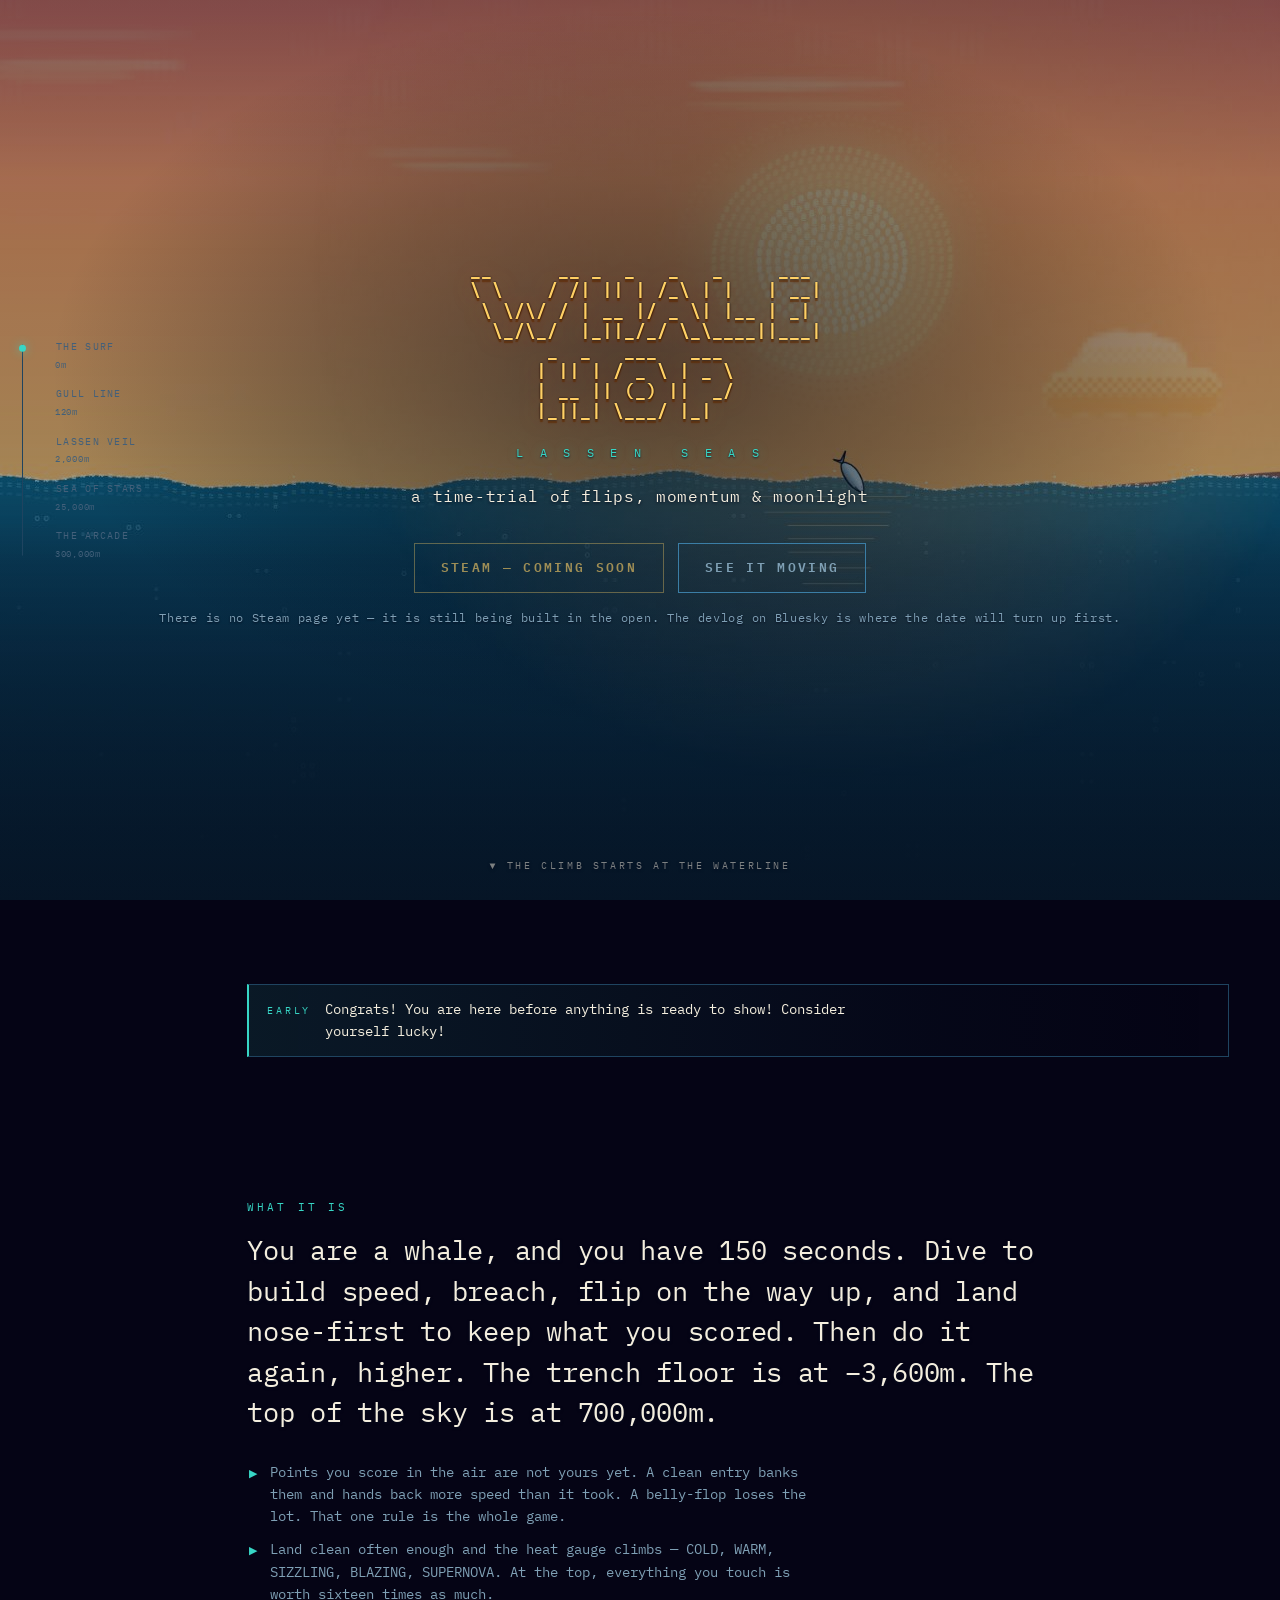
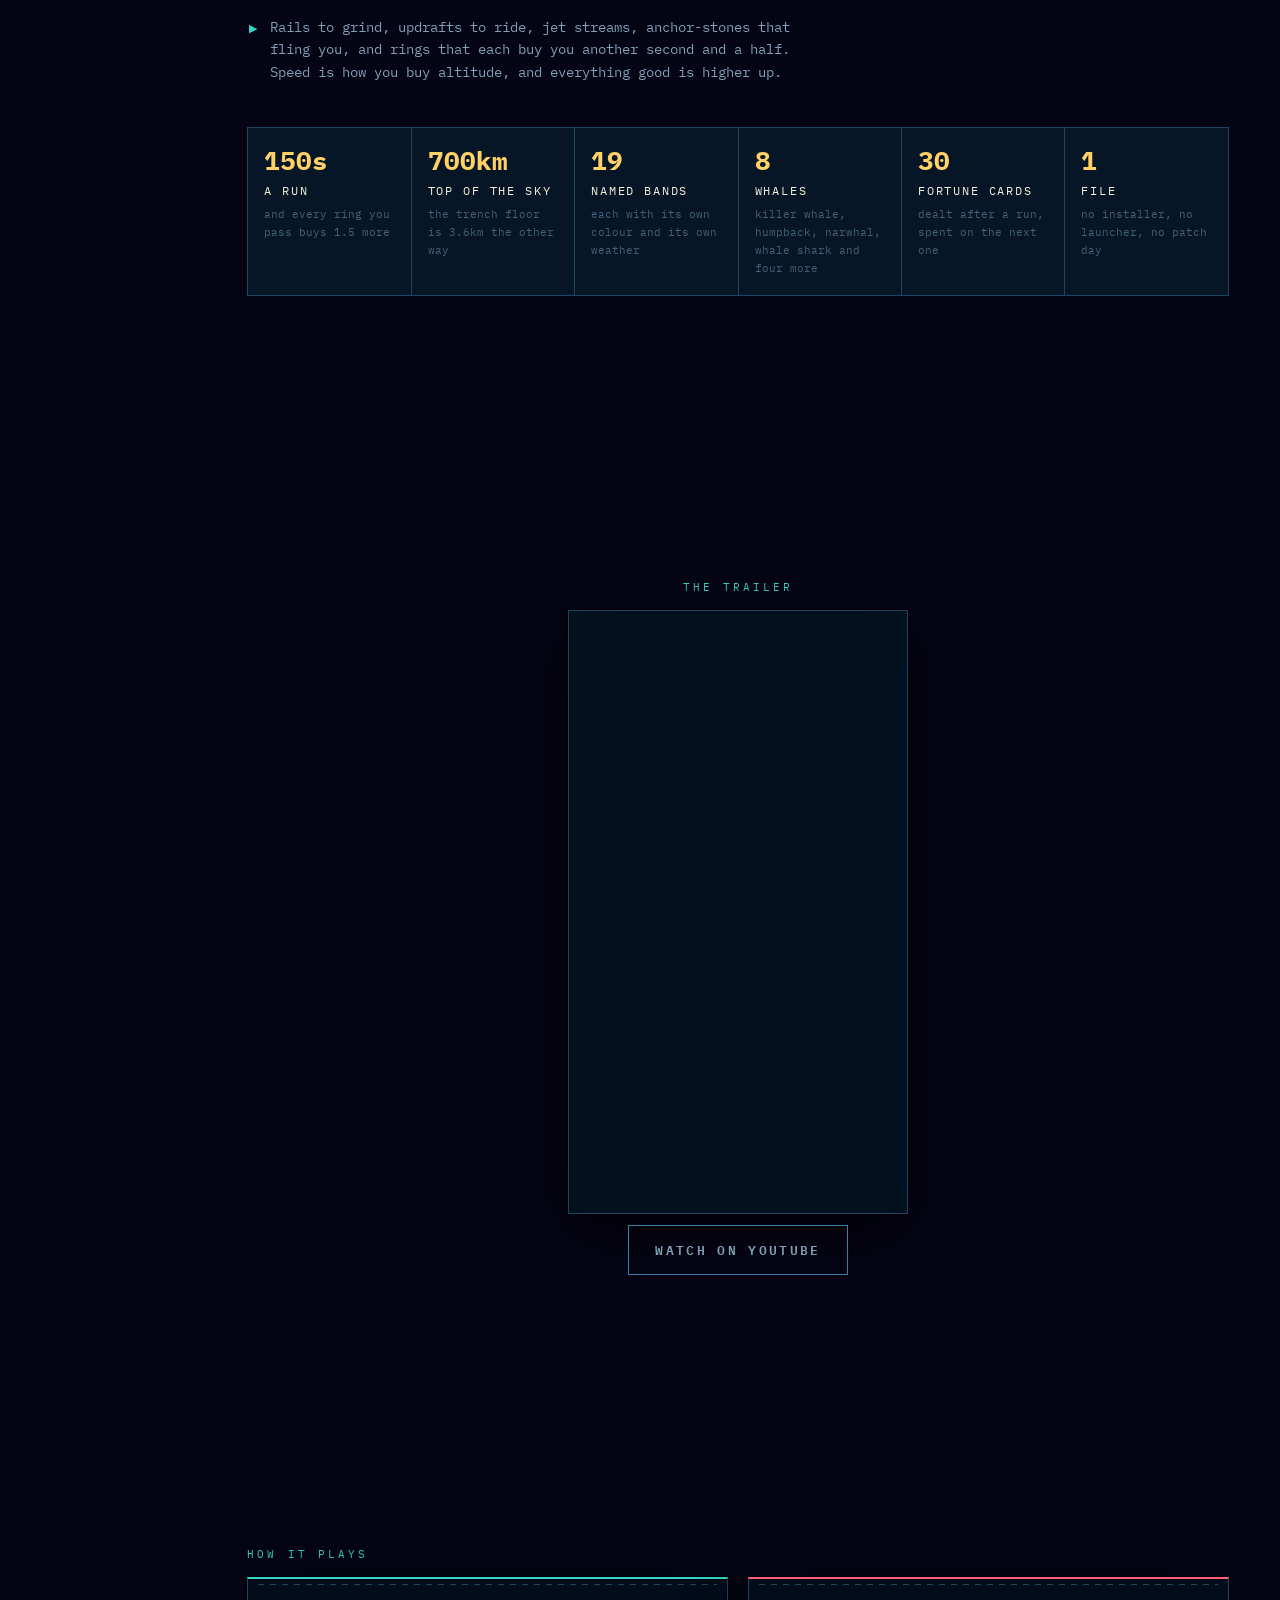
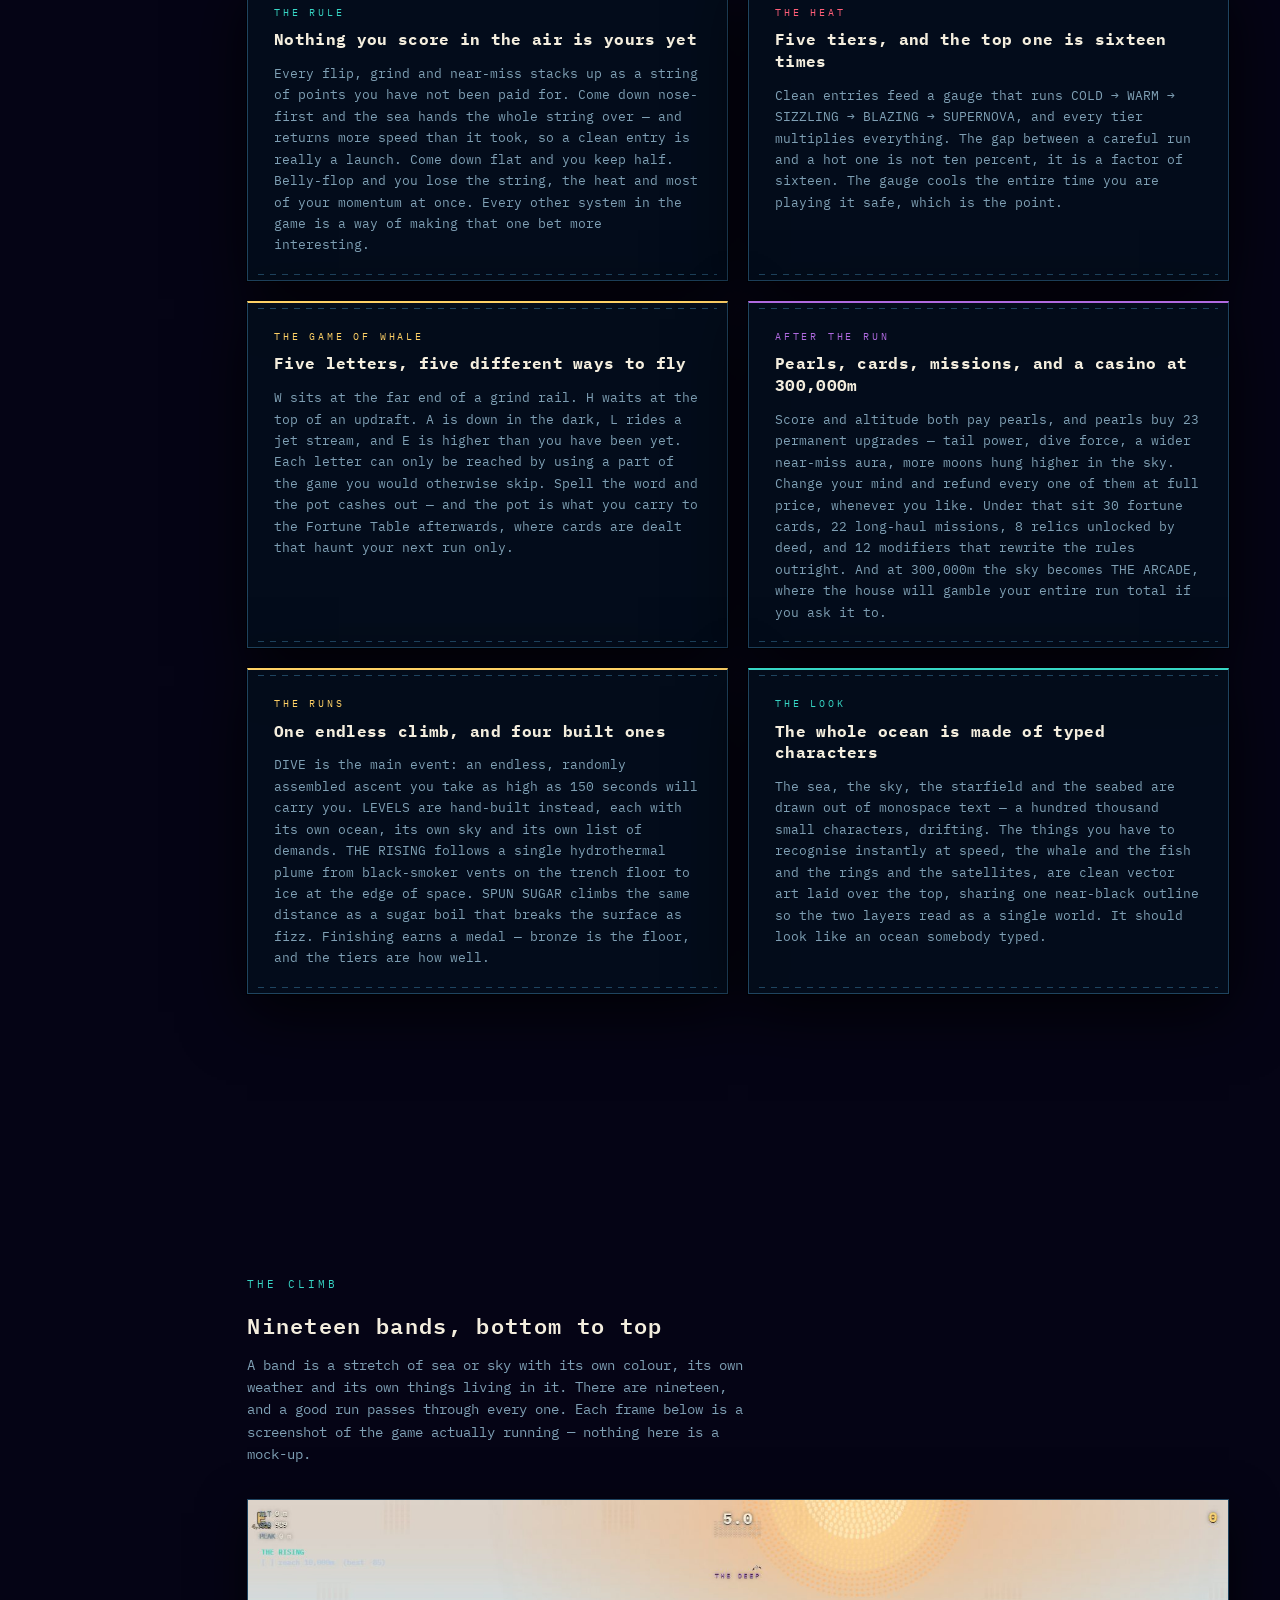
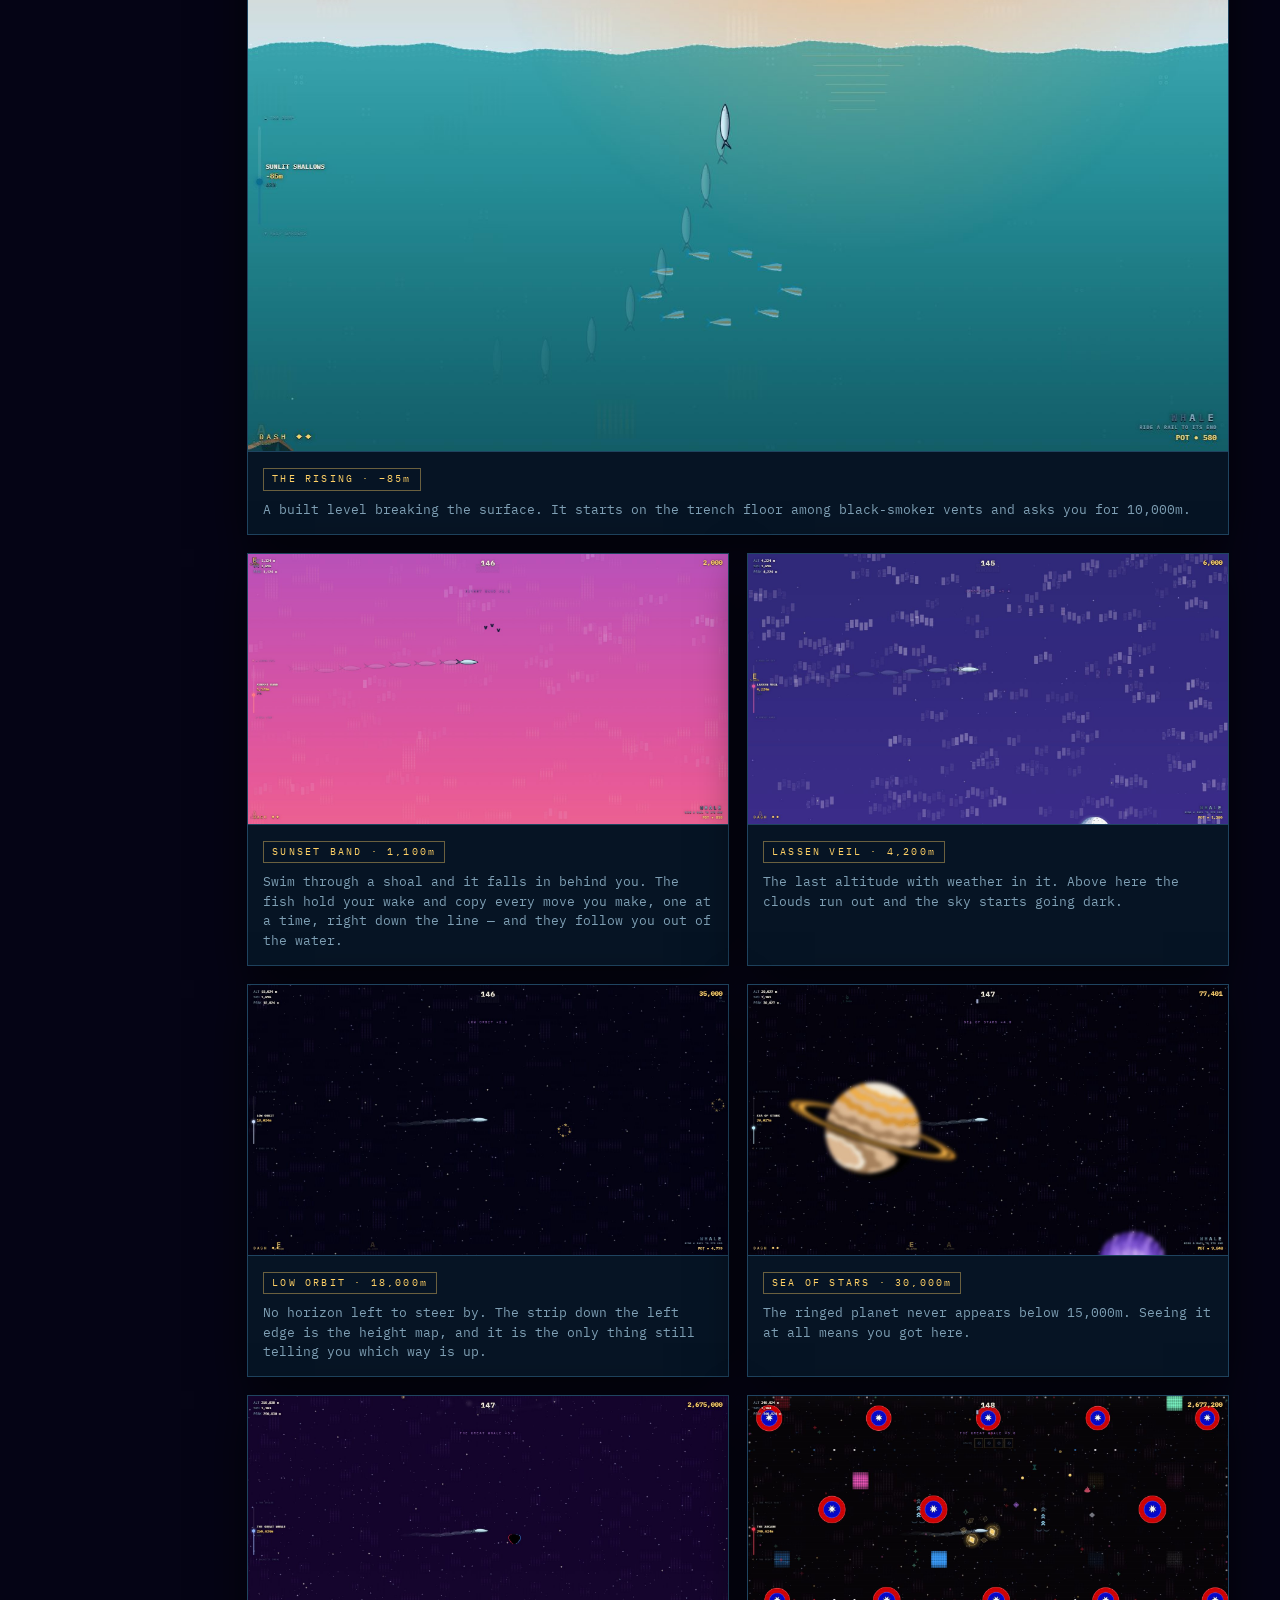
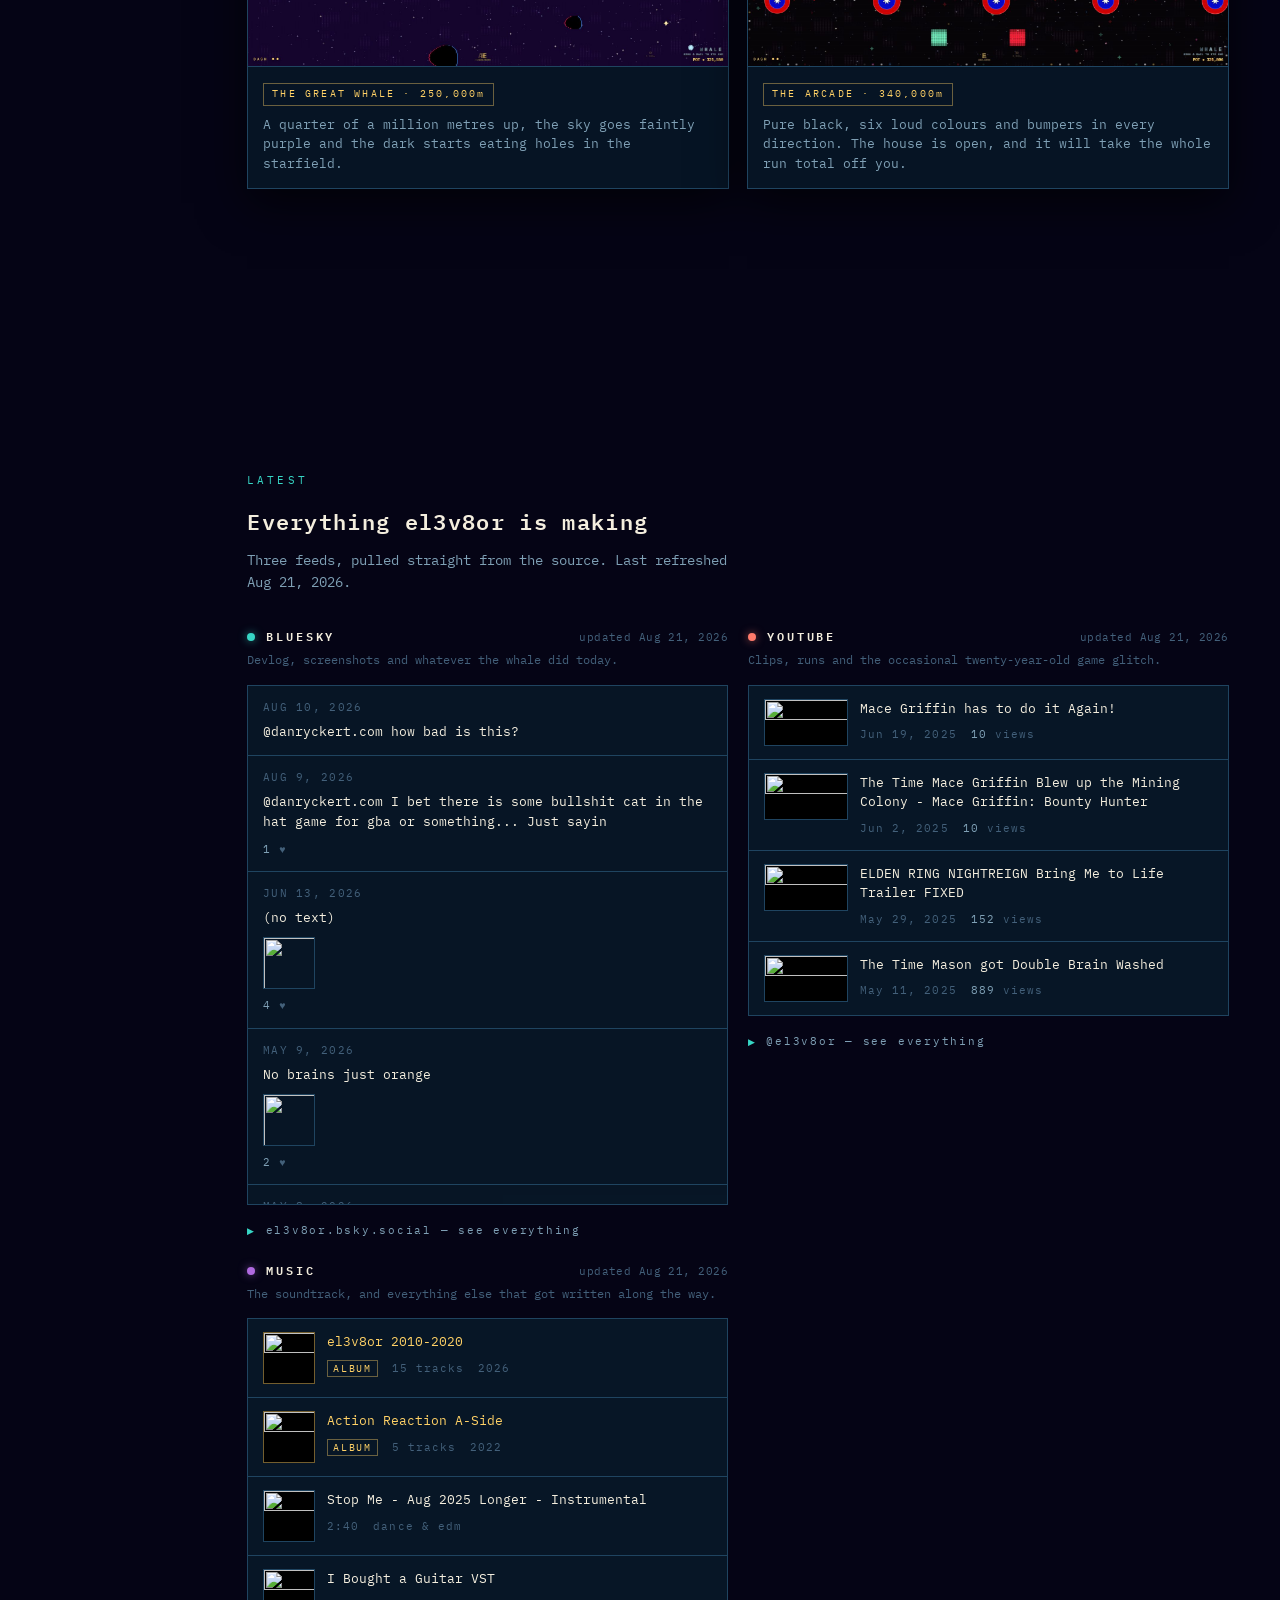
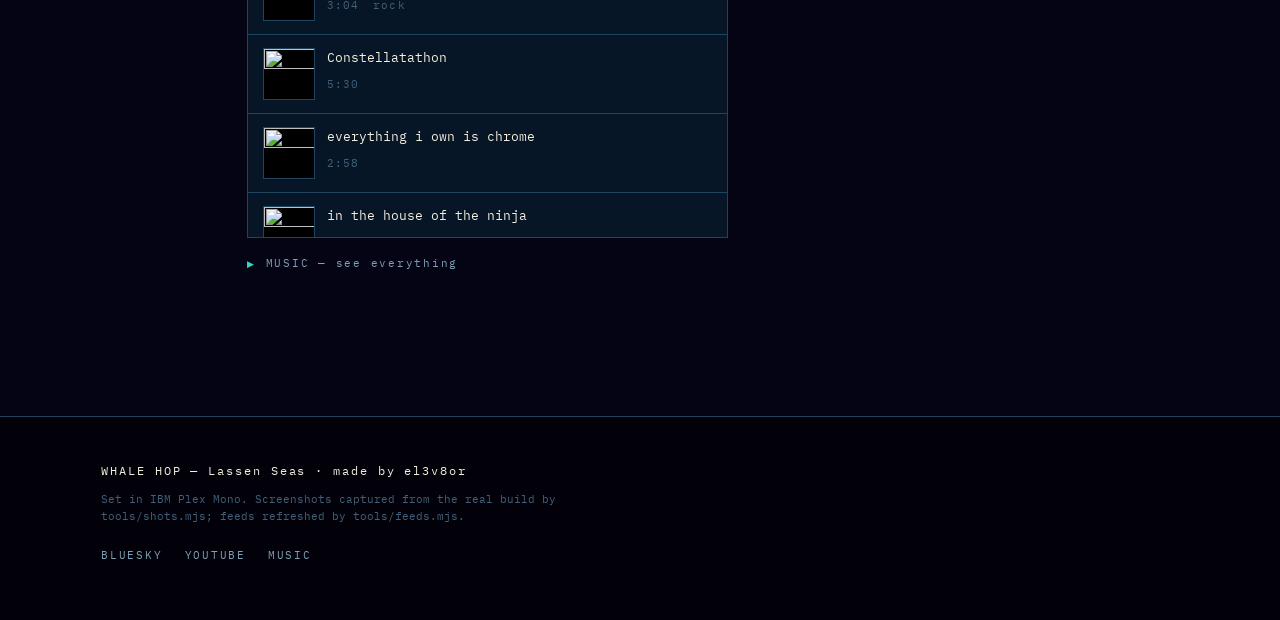
==== index.html @ ec990359 "The trailer section is the video, centred, and a link under it Brenden cut the heading and the stand" ====
<!DOCTYPE html>
<html lang="en">
<head>
<meta charset="UTF-8">
<meta name="viewport" content="width=device-width, initial-scale=1.0">
<title>WHALE HOP — Lassen Seas</title>
<meta name="description" content="You are a whale with 150 seconds. Dive for speed, breach, flip, and land nose-first to keep the points. Climb from the trench floor to the top of the sky.">
<meta name="theme-color" content="#050415">

<!-- og:image MUST be absolute: link scrapers do not resolve a relative URL and do not run
     JS, so these cannot be filled in from content.json at runtime like everything else on the
     page. They are the one place a URL is duplicated — keep them in step with `site.url`. -->
<meta property="og:type" content="website">
<meta property="og:site_name" content="WHALE HOP">
<meta property="og:url" content="https://whalehop.net/">
<meta property="og:title" content="WHALE HOP — Lassen Seas">
<meta property="og:description" content="You are a whale with 150 seconds. Dive for speed, breach, flip, and land nose-first to keep the points. Climb from the trench floor to the top of the sky.">
<meta property="og:image" content="https://whalehop.net/img/title.jpg">
<meta property="og:image:width" content="1600">
<meta property="og:image:height" content="900">
<meta name="twitter:card" content="summary_large_image">

<link rel="icon" href="data:image/svg+xml,%3Csvg xmlns='http://www.w3.org/2000/svg' viewBox='0 0 32 32'%3E%3Crect width='32' height='32' fill='%23050415'/%3E%3Ctext x='16' y='23' font-size='20' text-anchor='middle' fill='%23ffd166' font-family='monospace'%3E%E2%89%88%3C/text%3E%3C/svg%3E">

<link rel="preconnect" href="https://fonts.googleapis.com">
<link rel="preconnect" href="https://fonts.gstatic.com" crossorigin>
<link href="https://fonts.googleapis.com/css2?family=IBM+Plex+Mono:ital,wght@0,400;0,600;0,700;1,400&display=swap" rel="stylesheet">
<link rel="stylesheet" href="assets/site.css">
</head>
<body>

<a class="skip" href="#what" id="skip-link">Skip to content</a>

<!-- ============================================================ THE RAIL
     The game's HUD runs a height map down the left edge. This is the same idea:
     the page is ordered as a climb, so the rail is both a progress readout and
     the table of contents. Populated by site.js from the real BANDS list. -->
<nav id="rail" aria-label="Sections">
  <div class="rail-line" aria-hidden="true"><span class="rail-dot"></span></div>
  <ol class="rail-list"></ol>
</nav>

<!-- ============================================================ HERO -->
<header class="hero" id="top">
  <div class="hero-shot" aria-hidden="true"></div>
  <div class="hero-scrim" aria-hidden="true"></div>

  <div class="hero-inner">
    <!-- Centre the BLOCK, never the lines: this pre is text-align:left inside a
         centred inline-block, because centring a pre centres each line
         independently and any line a character shorter slides sideways. -->
    <pre id="logo" role="img" aria-label="Whale Hop"> __      __ _  _   _   _     ___
 \ \    / /| || | /_\ | |   | __|
  \ \/\/ / | __ |/ _ \| |__ | _|
   \_/\_/  |_||_/_/ \_\____||___|
        _  _   ___   ___
       | || | / _ \ | _ \
       | __ || (_) ||  _/
       |_||_| \___/ |_|</pre>

    <p id="hero-sub">L A S S E N &nbsp; S E A S</p>
    <p id="hero-tag" class="hero-tag"></p>

    <div class="cta" id="cta"></div>
    <p class="cta-note" id="cta-note"></p>
  </div>

  <div class="hero-foot" aria-hidden="true">
    <span class="blink">▼</span> <span id="hero-foot-text">THE CLIMB STARTS AT THE WATERLINE</span>
  </div>
</header>

<main>

<!-- ============================================================ NOTICE
     A banner above the summary, filled by site.js from content.notice. The
     element is empty in the markup and stays empty when the notice is off, so
     "off" costs no box and no gap. -->
<div id="notice" class="notice-slot"></div>

<!-- ============================================================ WHAT IT IS -->
<section id="what" class="sec" data-band="THE SURF" data-alt="0">
  <div class="wrap">
    <p class="eyebrow" id="what-eyebrow">WHAT IT IS</p>
    <h2 class="lede" id="blurb"></h2>
    <ul class="pitch" id="pitch"></ul>
    <div class="facts" id="facts"></div>
  </div>
</section>

<!-- ============================================================ TRAILER
     Between the summary and the features, and it earns a rail stop of its own:
     buildRail reads every main .sec with a data-band, so the climb runs
     0m → 120m → 2,000m → 25,000m → 300,000m. site.js fills the whole thing from
     content.trailer and REMOVES this section outright when it is switched off,
     so an empty key never leaves a headed section with a hole in it. -->
<section id="trailer" class="sec" data-band="GULL LINE" data-alt="120">
  <div class="wrap">
    <p class="eyebrow" id="trailer-eyebrow">THE TRAILER</p>
    <div class="trailer-col">
      <div class="trailer-frame" id="trailer-frame"></div>
      <p id="trailer-link"></p>
    </div>
  </div>
</section>

<!-- ============================================================ FEATURES -->
<section id="features" class="sec" data-band="LASSEN VEIL" data-alt="2000">
  <div class="wrap">
    <p class="eyebrow" id="features-eyebrow">HOW IT WAS BUILT</p>
    <div class="feat-grid" id="features-grid"></div>
  </div>
</section>

<!-- ============================================================ GALLERY -->
<section id="gallery" class="sec" data-band="SEA OF STARS" data-alt="25000">
  <div class="wrap">
    <p class="eyebrow" id="gallery-eyebrow">THE CLIMB</p>
    <h3 class="sec-h" id="gallery-heading">Nineteen bands, bottom to top</h3>
    <p class="sec-sub" id="gallery-sub">Every frame below is a screenshot of the running game.</p>
    <div class="shots" id="shots"></div>
  </div>
</section>

<!-- ============================================================ FEEDS -->
<section id="feeds" class="sec" data-band="THE ARCADE" data-alt="300000">
  <div class="wrap">
    <p class="eyebrow" id="feeds-eyebrow">LATEST</p>
    <h3 class="sec-h" id="feeds-heading">Everything el3v8or is making</h3>
    <p class="sec-sub" id="feeds-sub"></p>
    <div class="feeds" id="feeds-grid"></div>
  </div>
</section>

</main>

<footer class="foot">
  <div class="wrap foot-in">
    <p class="foot-line" id="foot-line"></p>
    <p class="foot-col" id="foot-col"></p>
    <p class="foot-links" id="foot-links"></p>
  </div>
</footer>

<script src="assets/site.js"></script>
</body>
</html>
---- assets/site.css ----
/* WHALE HOP — promo site.
   ---------------------------------------------------------------------------
   Every value here that has a counterpart in the game was copied from the game
   rather than eyeballed. The palette block is `:root` out of whale-hop.html; the
   sky stops are the altitude gradient out of NOTES-visual-identity.md; the panel
   chrome, the dashed rules, the `·`/`▶` marker and the focus treatment are the
   interface rules that file calls load-bearing.

   THE PAGE IS ORDERED AS A CLIMB. Scrolling down goes UP through the game's sky:
   sunrise gold at the waterline, the pink band, violet, deep indigo, near-black,
   and the Arcade's pure black at the footer. The left rail is the game's HUD
   height map doing the same job it does in the game.

   TWO RULES BORROWED VERBATIM, both of which cost the game real bugs:
     * Focus repaints, never reflows. Lift, glow, ring and outline are safe
       (transform / box-shadow / outline do not participate in layout). Anything
       touching width, border-width, content or flex-item count is not — which is
       why the nav marker lives in a fixed-width slot and is always present,
       merely transparent, rather than being inserted on focus.
     * Gold means value. Teal means attention. They never swap jobs.
   --------------------------------------------------------------------------- */

:root{
  /* ---- interface palette: verbatim from whale-hop.html ---- */
  --ink:#f4eede; --dim:#7fa0b5; --faint:#43607a;
  --panel:rgba(4,15,28,.86); --panel2:rgba(7,22,40,.92);
  --line:#1f4460; --line-hi:#3b7ea6;
  --gold:#ffd166; --sun:#ffb14d; --rose:#ff5e78; --violet:#b06ae0;
  --teal:#37d6c5; --sea:#0b2b45; --deep:#03101d;
  --bad:#ff7b6b; --good:#7be09a;

  /* ---- the dark outline: rgba(7,13,32,0.9), never pure black, never opaque ---- */
  --outline:rgba(7,13,32,.9);

  --maxw:1180px;
  --gut:clamp(20px,4vw,64px);
  --railpad:0px;                  /* set to the rail's width once the rail is shown */
}

*{margin:0;padding:0;box-sizing:border-box}

html{scroll-behavior:smooth;scroll-padding-top:80px}
@media (prefers-reduced-motion:reduce){ html{scroll-behavior:auto} }

body{
  font-family:"IBM Plex Mono",ui-monospace,Menlo,Consolas,monospace;
  color:var(--ink); background:#050415;
  font-size:15px; line-height:1.65;
  -webkit-font-smoothing:antialiased;
  overflow-x:hidden;
}

/* THE SKY GRADIENT, as a journey rather than a backdrop. These are the game's own
   altitude stops, remapped from 0–300,000m onto the length of the document: gold at
   the waterline where the hero sits, then the pink band, violet, indigo, near-black,
   and the Arcade's pure black under the footer. `background-attachment:fixed` is
   deliberately NOT used — the gradient must travel with the page, because travelling
   through it is the entire idea. */
body::before{
  content:""; position:absolute; inset:0; z-index:-2;
  background:linear-gradient(180deg,
    #0a2440   0%,     /* the twilight the hero plate fades into */
    #3d1a63  17%,     /* 2,600m   violet, on the way out of the pink band */
    #1d2260  37%,     /* 7,000m   deep indigo */
    #0a0a2b  56%,     /* 16,000m  near-black — but not black yet */
    #050415  70%,     /* 40,000m  space */
    #240a48  87%,     /* 200,000m the Great Whale's faint purple */
    #000000 100%      /* 300,000m pure black from the Arcade upward */
  );
}

/* A faint glyph texture over the whole page — the game's world is made of characters,
   and a flat CSS gradient underneath vector-crisp text reads as a different game.
   Cheap: two repeating gradients, no image, no paint cost worth measuring. */
body::after{
  content:""; position:fixed; inset:0; z-index:-1; pointer-events:none;
  background:
    repeating-linear-gradient(90deg, rgba(244,238,222,.030) 0 1px, transparent 1px 9px),
    repeating-linear-gradient(180deg, rgba(244,238,222,.024) 0 1px, transparent 1px 16px);
  /* soft-light rather than overlay: `overlay` against a saturated sunset pulls the whole
     hero toward brown, which is exactly the flat sky NOTES-visual-identity.md says the
     gradient must never be until the Arcade. */
  mix-blend-mode:soft-light; opacity:.5;
}

main,.foot{padding-left:var(--railpad)}
img{max-width:100%;display:block}
a{color:var(--teal);text-decoration:none}
a:hover{color:var(--ink)}
code{font:inherit;color:var(--gold);font-size:.92em}

.wrap{max-width:var(--maxw);margin:0 auto;padding:0 var(--gut);}

.skip{position:absolute;left:-9999px;top:0;z-index:100;background:var(--panel2);
  border:1px solid var(--teal);padding:10px 16px;color:var(--ink)}
.skip:focus{left:12px;top:12px}

/* ============================================================ THE RAIL
   The game's height map, down the left edge. Fixed, so it tracks the climb.
   Below 1100px there is no room beside the content and it is removed entirely
   rather than folded somewhere it does not belong. */
#rail{
  position:fixed; left:22px; top:50%; transform:translateY(-50%);
  z-index:40; width:164px; pointer-events:auto;
  font-size:10px; letter-spacing:.13em;
}
.rail-line{position:absolute;left:0;top:6px;bottom:6px;width:1px;background:var(--line)}
.rail-dot{position:absolute;left:-3px;width:7px;height:7px;border-radius:50%;
  background:var(--teal);box-shadow:0 0 10px rgba(55,214,197,.7);
  top:0;transition:top .25s ease}
.rail-list{list-style:none;padding-left:16px;display:flex;flex-direction:column;gap:14px}
.rail-list a{
  color:var(--faint);display:block;transition:color .1s;
  white-space:nowrap;overflow:hidden;text-overflow:ellipsis;
}
/* The marker sits in a RESERVED SLOT — fixed width, fixed line-height, always
   present and merely transparent until active. Swapping "·" for "▶" free-form
   shifts the label, because "▶" is not in IBM Plex Mono and falls back to a font
   with different metrics: 11.11px against 15.03px in the game's own measurement. */
.rail-list a::before{
  content:"▶"; color:transparent; margin-right:8px;
  display:inline-block; width:1em; line-height:1; text-align:center;
}
.rail-list a:hover{color:var(--dim)}
.rail-list a.on{color:var(--ink)}
.rail-list a.on::before{color:var(--teal)}
.rail-alt{display:block;color:var(--faint);font-size:9px;letter-spacing:.08em;
  margin-left:calc(1em + 8px);margin-top:2px}
.rail-list a.on .rail-alt{color:var(--gold)}
@media (min-width:1101px){ :root{--railpad:196px} }
@media (max-width:1100px){ #rail{display:none} }

/* ============================================================ HERO */
.hero{
  position:relative; min-height:100svh; display:flex; flex-direction:column;
  align-items:center; justify-content:center; text-align:center;
  padding:96px var(--gut) 108px; overflow:hidden; isolation:isolate;
}
/* The hero backdrop is a real frame of the running game. It is scrimmed hard
   because the dark outline only works against a background lighter than it is —
   and the logo below must stay legible over a sunset. */
.hero-shot{
  position:absolute; inset:0; z-index:-2;
  /* `hero.jpg` is the title screen's WORLD render with the interface layer hidden —
     the game's own wordmark sitting under this page's wordmark produced two
     overlapping logos, legible in neither. Captured by `site-shots.mjs hero`. */
  background:url("../img/hero.jpg") center 40%/cover no-repeat;
}
/* Two jobs, and they are separated because they want different shapes.
   1. A soft pool of dark behind the CENTRE only, so gold type has something darker
      than itself to sit on — the dark outline buys nothing against a lighter
      background, and a gold logo on a gold sky is that case exactly.
   2. A hard fade at the BOTTOM into the twilight the page gradient starts from, so
      the hero hands off to the climb without a seam. */
.hero-scrim{
  position:absolute; inset:0; z-index:-1;
  background:
    /* the pool, behind the wordmark */
    radial-gradient(46% 40% at 50% 41%,
      rgba(3,10,22,.52) 0%, rgba(3,10,22,.26) 55%, rgba(3,10,22,0) 100%),
    /* a flat dusk over the whole plate. The sky here sits around #e8a86a, which is
       a hair off --gold #ffd166 — gold type on it reads as an outline, not a
       wordmark. Dropping the whole plate ~35% keeps the sunset and buys the
       contrast back, rather than lighting the logo (which is how the game briefly
       grew a white-outlined orca nobody asked for). */
    linear-gradient(rgba(4,12,24,.36), rgba(4,12,24,.36)),
    linear-gradient(180deg,
      rgba(5,4,21,.22) 0%, rgba(5,4,21,0) 20%,
      rgba(7,26,46,0) 58%, rgba(7,26,46,.72) 88%, #071a2e 100%);
}

#logo{
  font-family:inherit; font-weight:700;
  font-size:clamp(6px,3.1vw,18px); line-height:1.12; white-space:pre;
  color:var(--gold);
  /* Centre the BLOCK, never the lines. */
  display:inline-block; text-align:left;
  text-shadow:0 0 22px rgba(255,140,60,.45), 0 0 2px #000;
  filter:drop-shadow(0 3px 0 rgba(90,40,0,.6));
}
#hero-sub{
  margin-top:18px; color:var(--teal); letter-spacing:.4em; font-size:12px;
  text-shadow:0 0 12px rgba(55,214,197,.35), 0 1px 2px var(--outline);
}
.hero-tag{
  margin-top:20px; color:var(--ink); font-size:clamp(13px,1.6vw,16px);
  letter-spacing:.04em; text-shadow:0 1px 3px var(--outline);
}

.cta{margin-top:34px;display:flex;gap:14px;justify-content:center;flex-wrap:wrap}
/* Affordable = gold border, gold gradient from the top edge, gold button.
   Focused = teal ring, 22px glow, lifts 2px. Both verbatim from the game's cards. */
.btn{
  font:inherit; font-size:13px; letter-spacing:.18em; font-weight:600;
  padding:13px 26px; cursor:pointer; position:relative;
  background:linear-gradient(180deg, rgba(255,209,102,.18), rgba(255,209,102,.04));
  border:1px solid var(--gold); color:var(--gold);
  transition:transform .1s, box-shadow .1s, color .1s, background .1s;
}
.btn:hover,.btn:focus-visible{
  outline:none; color:#1a1206;
  background:var(--gold);
  box-shadow:0 0 0 2px var(--teal), 0 0 22px rgba(55,214,197,.45);
  transform:translateY(-2px);
}
.btn.ghost{
  background:none; border-color:var(--line-hi); color:var(--dim);
}
.btn.ghost:hover,.btn.ghost:focus-visible{
  background:rgba(55,214,197,.12); color:var(--ink); border-color:var(--teal);
}
/* "Coming soon" is a STATE, not a disabled button — it still tells you where to
   look instead. Dimmed to the game's disabled opacity of .35 on the border only,
   so the label stays readable. */
.btn.soon{ border-color:rgba(255,209,102,.35); color:rgba(255,209,102,.6);
  background:none; cursor:default }
.btn.soon:hover{ transform:none; box-shadow:none; background:none;
  color:rgba(255,209,102,.6) }
.cta-note{margin-top:16px;color:var(--dim);font-size:11.5px;letter-spacing:.06em;
  text-shadow:0 1px 2px var(--outline)}

.hero-foot{
  position:absolute; bottom:26px; left:0; right:0;
  color:rgba(244,238,222,.5); font-size:10px; letter-spacing:.26em;
  text-shadow:0 1px 3px var(--outline);
}
.blink{animation:blink 1.9s steps(2,start) infinite}
@keyframes blink{to{opacity:.15}}
@media (prefers-reduced-motion:reduce){ .blink{animation:none} }

/* ============================================================ NOTICE
   Sits between the hero and the summary. The slot is an empty div in the markup
   and gets no padding of its own, so a notice that is switched off leaves no gap
   — the summary's own top padding simply closes up behind it.

   Teal, because teal is this palette's attention colour and gold is its value
   colour, and the two never trade. Marked `role="note"` rather than `alert`: it
   is an aside a reader may care about, not something demanding response. */
.notice-slot:empty{display:none}
.notice{
  margin-top:clamp(40px,7vw,84px);
  display:flex; align-items:baseline; gap:14px; flex-wrap:wrap;
  background:linear-gradient(90deg,rgba(55,214,197,.10),rgba(55,214,197,.02) 70%,transparent);
  border:1px solid var(--line);
  border-left:2px solid var(--teal);
  padding:14px 18px;
}
.notice-tag{
  color:var(--teal); letter-spacing:.28em; font-size:10px;
  text-transform:uppercase; flex:0 0 auto;
}
.notice-txt{color:var(--ink);font-size:13.5px;line-height:1.6;max-width:70ch}

/* ============================================================ SECTIONS */
.sec{padding:clamp(72px,11vw,148px) 0;position:relative}


.eyebrow{
  color:var(--teal); letter-spacing:.28em; font-size:11px;
  text-transform:uppercase; margin-bottom:14px;
}
.lede{
  font-size:clamp(18px,2.5vw,27px); font-weight:400; line-height:1.5;
  letter-spacing:-.01em; max-width:24ch; max-width:52ch;
  text-shadow:0 1px 3px var(--outline);
}
.sec-h{font-size:clamp(17px,2vw,22px);letter-spacing:.06em;font-weight:600;margin-bottom:10px}
.sec-sub{color:var(--dim);font-size:13.5px;max-width:62ch;margin-bottom:34px}

.pitch{list-style:none;margin-top:28px;display:grid;gap:11px;max-width:64ch}
.pitch li{
  color:var(--dim); font-size:13.5px; display:flex; gap:12px; align-items:baseline;
}
.pitch li::before{
  content:"▶"; color:var(--teal); flex:0 0 1em;
  display:inline-block; width:1em; line-height:1; text-align:center; font-size:.8em;
}

/* ---- the fact strip: every tile the same size, like the game's cards ---- */
.facts{
  margin-top:44px; display:grid; gap:1px; background:var(--line);
  border:1px solid var(--line);
  grid-template-columns:repeat(auto-fit,minmax(155px,1fr));
}
.fact{background:var(--panel);padding:18px 16px}
.fact b{display:block;color:var(--gold);font-size:26px;font-weight:700;line-height:1.1}
.fact span{display:block;color:var(--ink);font-size:11.5px;letter-spacing:.16em;
  text-transform:uppercase;margin-top:7px}
.fact em{display:block;color:var(--faint);font-size:11px;font-style:normal;margin-top:4px}

/* ---- panel chrome: the game's border plus its two dashed rules ---- */
.panel{
  background:var(--panel); border:1px solid var(--line);
  box-shadow:0 0 0 1px #000a, 0 18px 60px #000c;
  padding:26px 26px 24px; position:relative;
}
.panel::before,.panel::after{
  content:""; position:absolute; left:10px; right:10px; height:1px;
  background:repeating-linear-gradient(90deg,var(--line-hi) 0 6px,transparent 6px 12px);
  opacity:.5;
}
.panel::before{top:5px} .panel::after{bottom:5px}

.feat-grid{display:grid;gap:20px;grid-template-columns:repeat(auto-fit,minmax(min(100%,400px),1fr))}
.feat h3{font-size:15.5px;letter-spacing:.02em;margin:6px 0 12px;line-height:1.4}
.feat p{color:var(--dim);font-size:13px}
.feat .eyebrow{font-size:10px;margin-bottom:8px}
/* The accent is the one thing that differs per panel: a 2px top edge in the colour
   the feature is about. Gold = value, teal = attention, and the other two are the
   game's own set-piece colours. */
.feat{border-top-width:2px}
.feat[data-accent="teal"]  {border-top-color:var(--teal)}
.feat[data-accent="gold"]  {border-top-color:var(--gold)}
.feat[data-accent="rose"]  {border-top-color:var(--rose)}
.feat[data-accent="violet"]{border-top-color:var(--violet)}
.feat[data-accent="teal"]   .eyebrow{color:var(--teal)}
.feat[data-accent="gold"]   .eyebrow{color:var(--gold)}
.feat[data-accent="rose"]   .eyebrow{color:var(--rose)}
.feat[data-accent="violet"] .eyebrow{color:var(--violet)}

/* ============================================================ TRAILER
   A 9:16 Short, centred, with its watch link under it. Full-bleed it would be
   taller than the viewport on any desktop, so the frame is capped at 340px and
   the column centres inside the wrap. No breakpoint: one centred column is
   already the narrow layout, so there is nothing for a media query to change.

   The eyebrow centres with it. Every other section on this page ranges its
   eyebrow left, but the rule being followed there is that the label sits over
   its content — and this section's content is no longer left-ranged.

   `aspect-ratio` holds the box before the lazy iframe arrives, so nothing below
   it jumps when the embed loads. */
.trailer-col{
  display:flex; flex-direction:column; align-items:center;
  gap:clamp(16px,2.5vw,24px);
}
#trailer .eyebrow{text-align:center}
.trailer-frame{
  aspect-ratio:9/16; width:100%; max-width:340px;
  border:1px solid var(--line); background:var(--deep);
  box-shadow:0 0 0 1px #000a, 0 18px 60px #000c;
  overflow:hidden; position:relative;
}
.trailer-frame iframe{position:absolute;inset:0;width:100%;height:100%;border:0;display:block}

/* ============================================================ SHOTS */
.shots{display:grid;gap:18px;grid-template-columns:repeat(auto-fit,minmax(340px,1fr))}
.shot{
  position:relative; border:1px solid var(--line); background:#000;
  overflow:hidden; box-shadow:0 14px 44px #000a;
  /* column + a growing caption so the panel fill reaches the bottom of the grid row:
     captions differ by a line or two and the short ones otherwise left a black gap. */
  display:flex; flex-direction:column;
}
.shot figcaption{flex:1}
/* The first frame is the establishing one and gets the full width where there is
   room for it — the same reason the game's title screen is not a card. */
.shots .shot:first-child{grid-column:1/-1}
.shot img{
  /* `height:auto` is load-bearing. The <img> carries width="1600" height="900" so the
     browser can reserve the box before the file arrives (no layout shift), but those
     attributes become a UA presentational hint of `height:900px` — and `aspect-ratio`
     is only consulted when one dimension is auto. Without this line every frame in the
     gallery rendered 900px tall and object-fit cropped it to a portrait sliver. */
  width:100%; height:auto; aspect-ratio:16/9; object-fit:cover;
  transition:transform .45s ease, filter .45s ease; filter:saturate(1.02);
}
.shot:hover img{transform:scale(1.02)}
@media (prefers-reduced-motion:reduce){ .shot img{transition:none} .shot:hover img{transform:none} }
.shot figcaption{
  padding:13px 15px 15px; background:var(--panel2);
  border-top:1px solid var(--line);
}
.shot .band{
  display:inline-block; color:var(--gold); font-size:10px; letter-spacing:.22em;
  border:1px solid rgba(255,209,102,.4); padding:2px 8px; margin-bottom:9px;
}
.shot .cap{color:var(--dim);font-size:12.5px;line-height:1.55}

/* ============================================================ FEEDS */
.feeds{display:grid;gap:20px;grid-template-columns:repeat(auto-fit,minmax(320px,1fr));
  align-items:start}
.feed{display:flex;flex-direction:column;min-width:0}
.feed-head{display:flex;align-items:center;gap:11px;margin-bottom:4px}
.feed-head .dot{width:8px;height:8px;flex:0 0 8px;border-radius:50%;background:var(--teal);
  box-shadow:0 0 9px rgba(55,214,197,.6)}
.feed[data-src="youtube"] .dot{background:var(--bad);box-shadow:0 0 9px rgba(255,123,107,.6)}
.feed[data-src="music"]   .dot{background:var(--violet);box-shadow:0 0 9px rgba(176,106,224,.6)}
.feed-head h3{font-size:12px;letter-spacing:.24em;font-weight:600}
.feed-head .at{color:var(--faint);font-size:11px;letter-spacing:.04em;margin-left:auto;
  white-space:nowrap;overflow:hidden;text-overflow:ellipsis}
.feed-blurb{color:var(--faint);font-size:11.5px;margin-bottom:16px;line-height:1.5}

/* Fixed height + internal scroll, because the game's windows never resize between
   tabs and three feed panels of wildly different length would otherwise stagger
   the whole row. */
.feed-list{
  display:flex; flex-direction:column; gap:1px; background:var(--line);
  border:1px solid var(--line); max-height:520px; overflow-y:auto;
  scrollbar-width:thin; scrollbar-color:var(--line-hi) transparent;
}
.feed-list::-webkit-scrollbar{width:8px}
.feed-list::-webkit-scrollbar-thumb{background:var(--line-hi)}
.feed-list::-webkit-scrollbar-track{background:transparent}

.item{
  display:block; background:var(--panel); padding:13px 15px; color:inherit;
  scroll-margin:12px; transition:background .1s, box-shadow .1s, transform .1s;
  position:relative;
}
.item:hover,.item:focus-visible{
  outline:none; background:var(--panel2); color:inherit;
  box-shadow:inset 0 0 0 1px var(--teal), 0 0 22px rgba(55,214,197,.22);
  transform:translateY(-2px); z-index:1;
}
.item .when{color:var(--faint);font-size:10.5px;letter-spacing:.12em;
  text-transform:uppercase;display:block;margin-bottom:6px}
.item .txt{font-size:13px;line-height:1.55;color:var(--ink);overflow-wrap:anywhere}
.item .meta{color:var(--faint);font-size:10.5px;letter-spacing:.1em;margin-top:8px;
  display:flex;gap:14px;flex-wrap:wrap}
.item .meta b{color:var(--dim);font-weight:400}

/* a post's own images, small — the panel is a teaser, not a viewer */
.item .thumbs{display:flex;gap:5px;margin-top:9px}
.item .thumbs img{width:52px;height:52px;object-fit:cover;border:1px solid var(--line)}

/* video and track rows are a cover plus a title, so they share a layout */
.item.row{display:flex;gap:12px;align-items:flex-start}
.item.row .cover{
  width:84px;height:auto;aspect-ratio:16/9;object-fit:cover;flex:0 0 84px;
  border:1px solid var(--line);background:#000;
}
.item.row.sq .cover{aspect-ratio:1/1;width:52px;flex-basis:52px}
.item.row .body{min-width:0;flex:1}
.item.row .txt{
  display:-webkit-box;-webkit-line-clamp:2;line-clamp:2;-webkit-box-orient:vertical;
  overflow:hidden;font-size:12.5px;
}

/* a release, pinned above the loose tracks — gold, because a release is the thing of
   value in that column and gold is what value looks like everywhere else here */
.item.album .txt{color:var(--gold)}
.item.album .cover{border-color:rgba(255,209,102,.45)}
.meta .tag{color:var(--gold);border:1px solid rgba(255,209,102,.4);padding:0 5px;
  letter-spacing:.18em;font-size:9.5px}

.feed-foot{margin-top:12px}
.feed-more{
  display:inline-flex;align-items:baseline;color:var(--dim);font-size:11px;
  letter-spacing:.16em;
}
.feed-more::before{
  content:"▶"; color:var(--teal); margin-right:9px;
  display:inline-block; width:1em; line-height:1; text-align:center; font-size:.85em;
}
.feed-more:hover{color:var(--ink)}

.empty{background:var(--panel);padding:18px 15px;color:var(--faint);font-size:12px}
.empty b{color:var(--bad);font-weight:400;display:block;margin-bottom:5px;
  letter-spacing:.1em;font-size:10.5px;text-transform:uppercase}

/* ============================================================ FOOTER */
.foot{
  border-top:1px solid var(--line); background:rgba(0,0,0,.55);
  padding:44px 0 56px; position:relative;
}

.foot-line{color:var(--ink);font-size:12px;letter-spacing:.16em}
.foot-col{color:var(--faint);font-size:11px;margin-top:10px;max-width:70ch;line-height:1.6}
.foot-links{margin-top:20px;display:flex;gap:22px;flex-wrap:wrap}
.foot-links a{color:var(--dim);font-size:11px;letter-spacing:.16em}
.foot-links a:hover{color:var(--teal)}

/* ============================================================ REVEAL
   A 12px lift on first scroll into view. Transform and opacity only — nothing
   here participates in layout, which is the same constraint the game's focus
   treatment works under. */
.rise{opacity:0;transform:translateY(12px);transition:opacity .55s ease,transform .55s ease}
.rise.in{opacity:1;transform:none}
@media (prefers-reduced-motion:reduce){ .rise{opacity:1;transform:none;transition:none} }

@media (max-width:640px){
  body{font-size:14px}
  .shots{grid-template-columns:1fr}
  .facts{grid-template-columns:1fr 1fr}
  .hero{min-height:92svh}
}
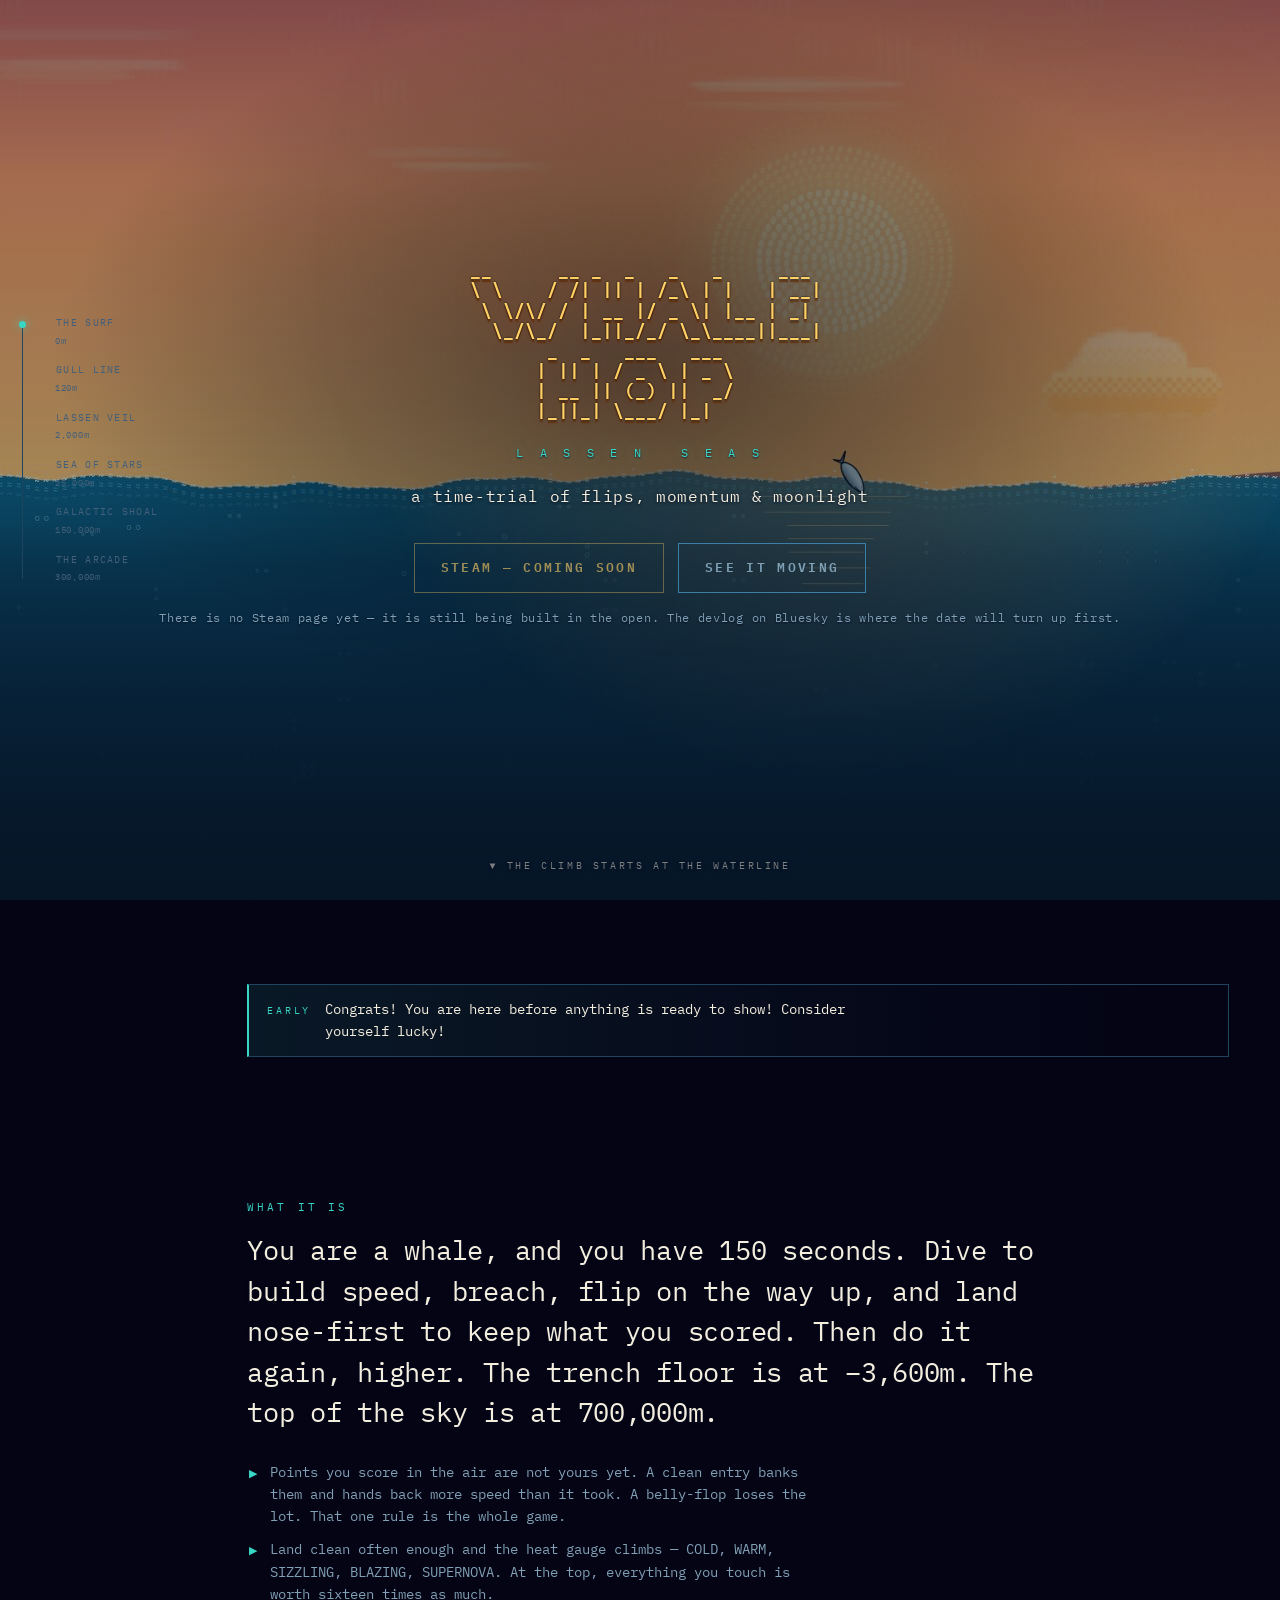
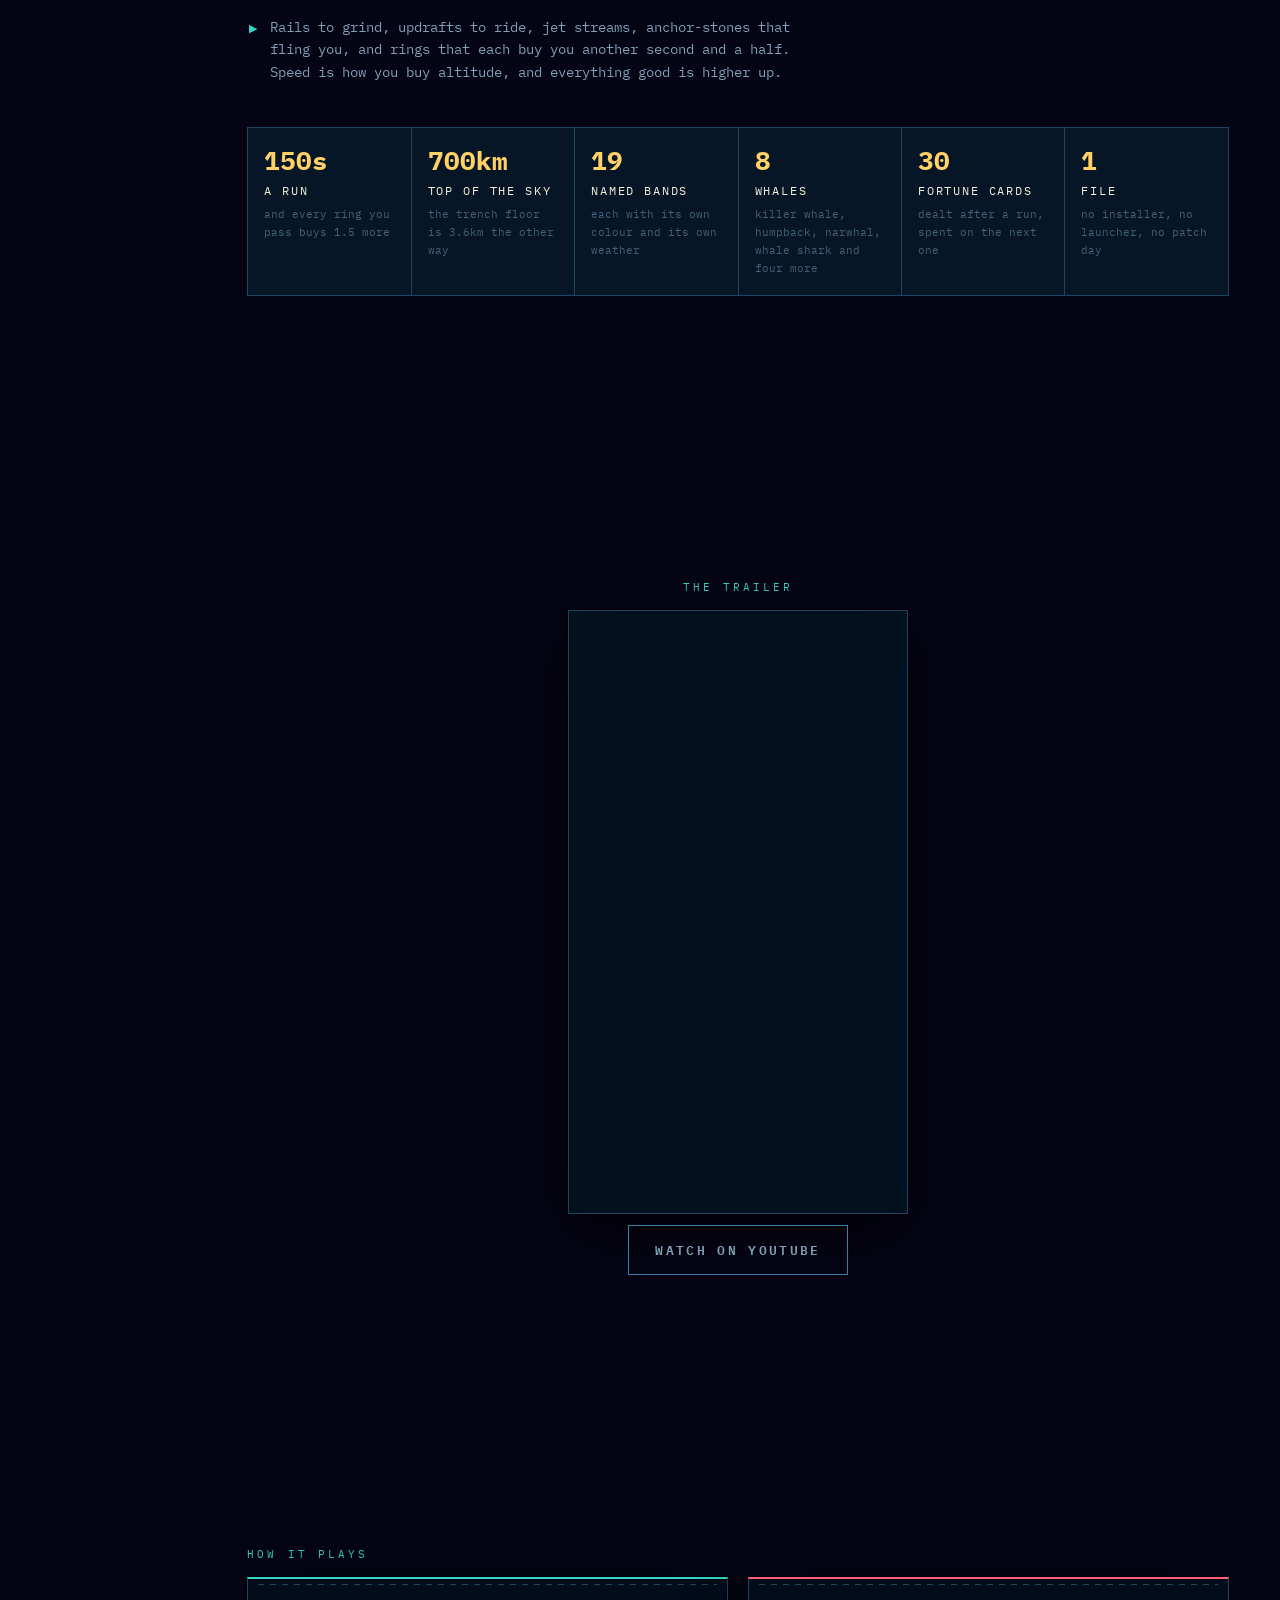
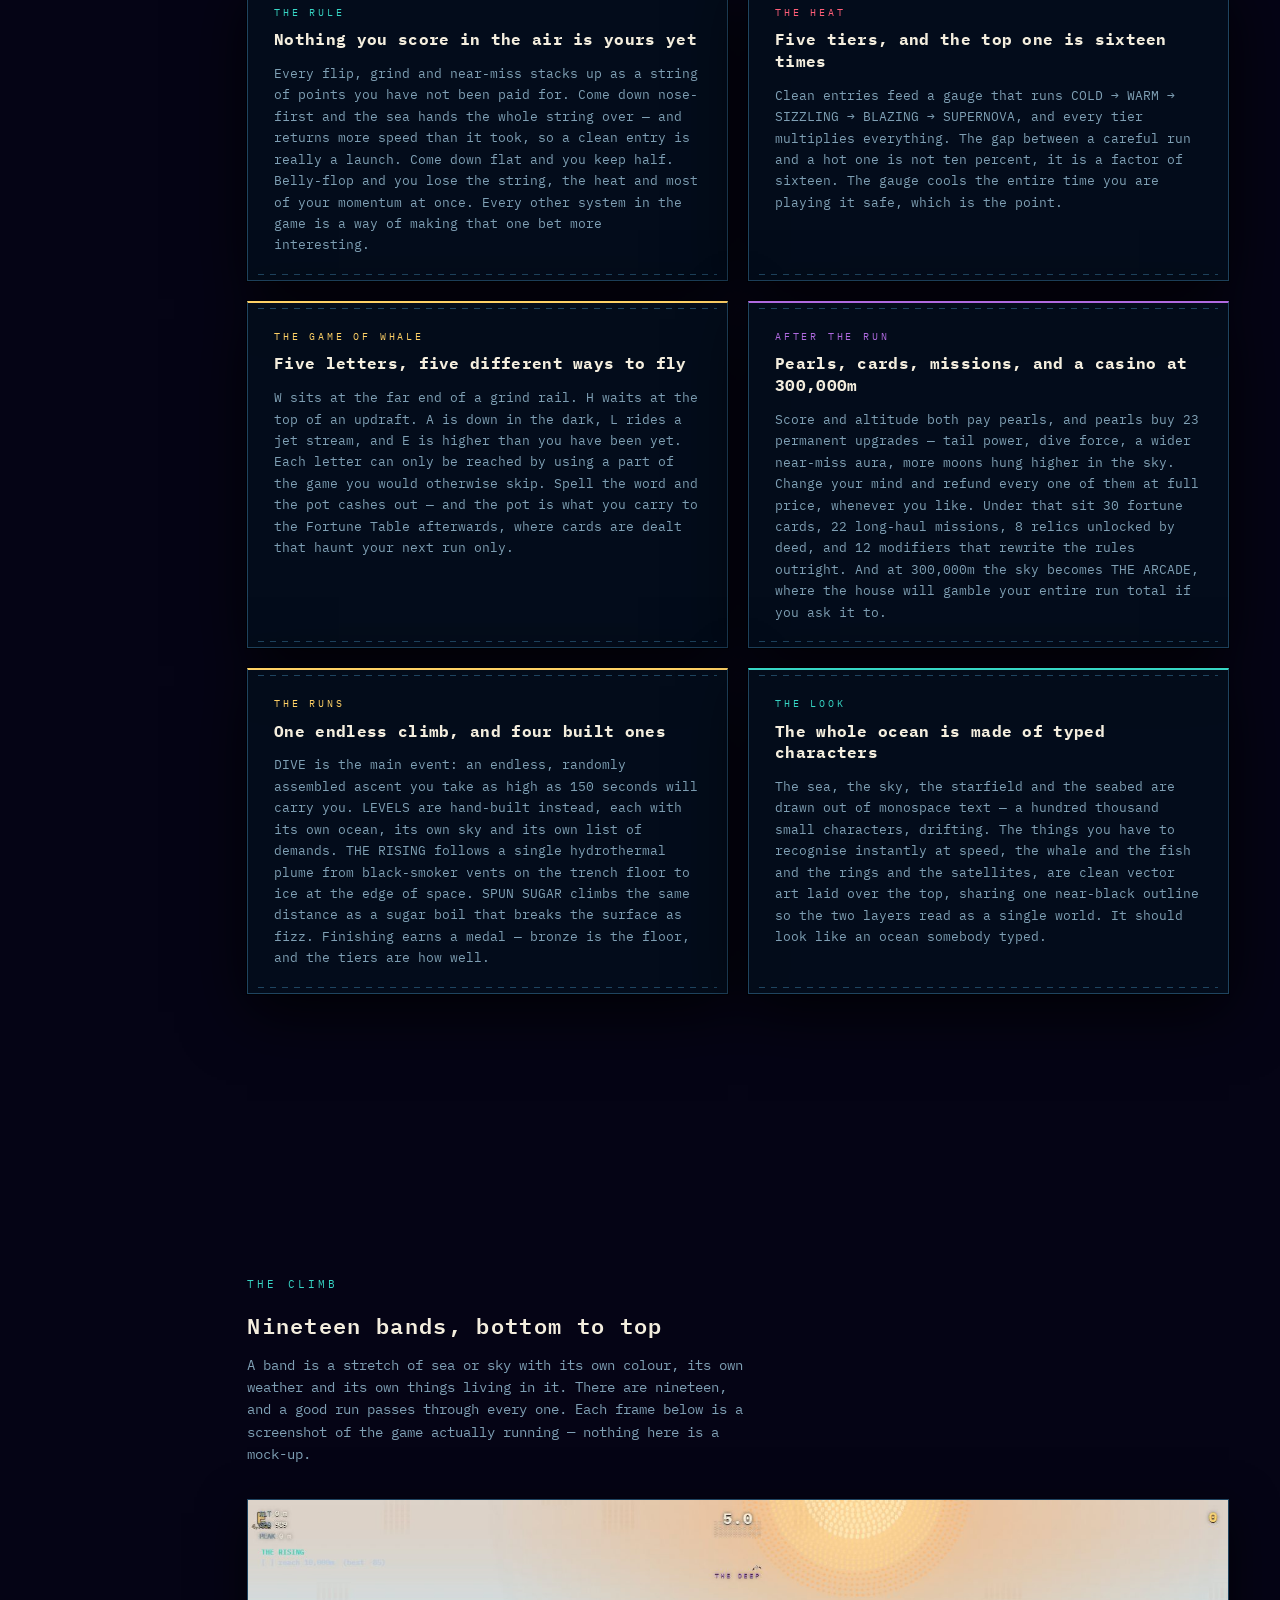
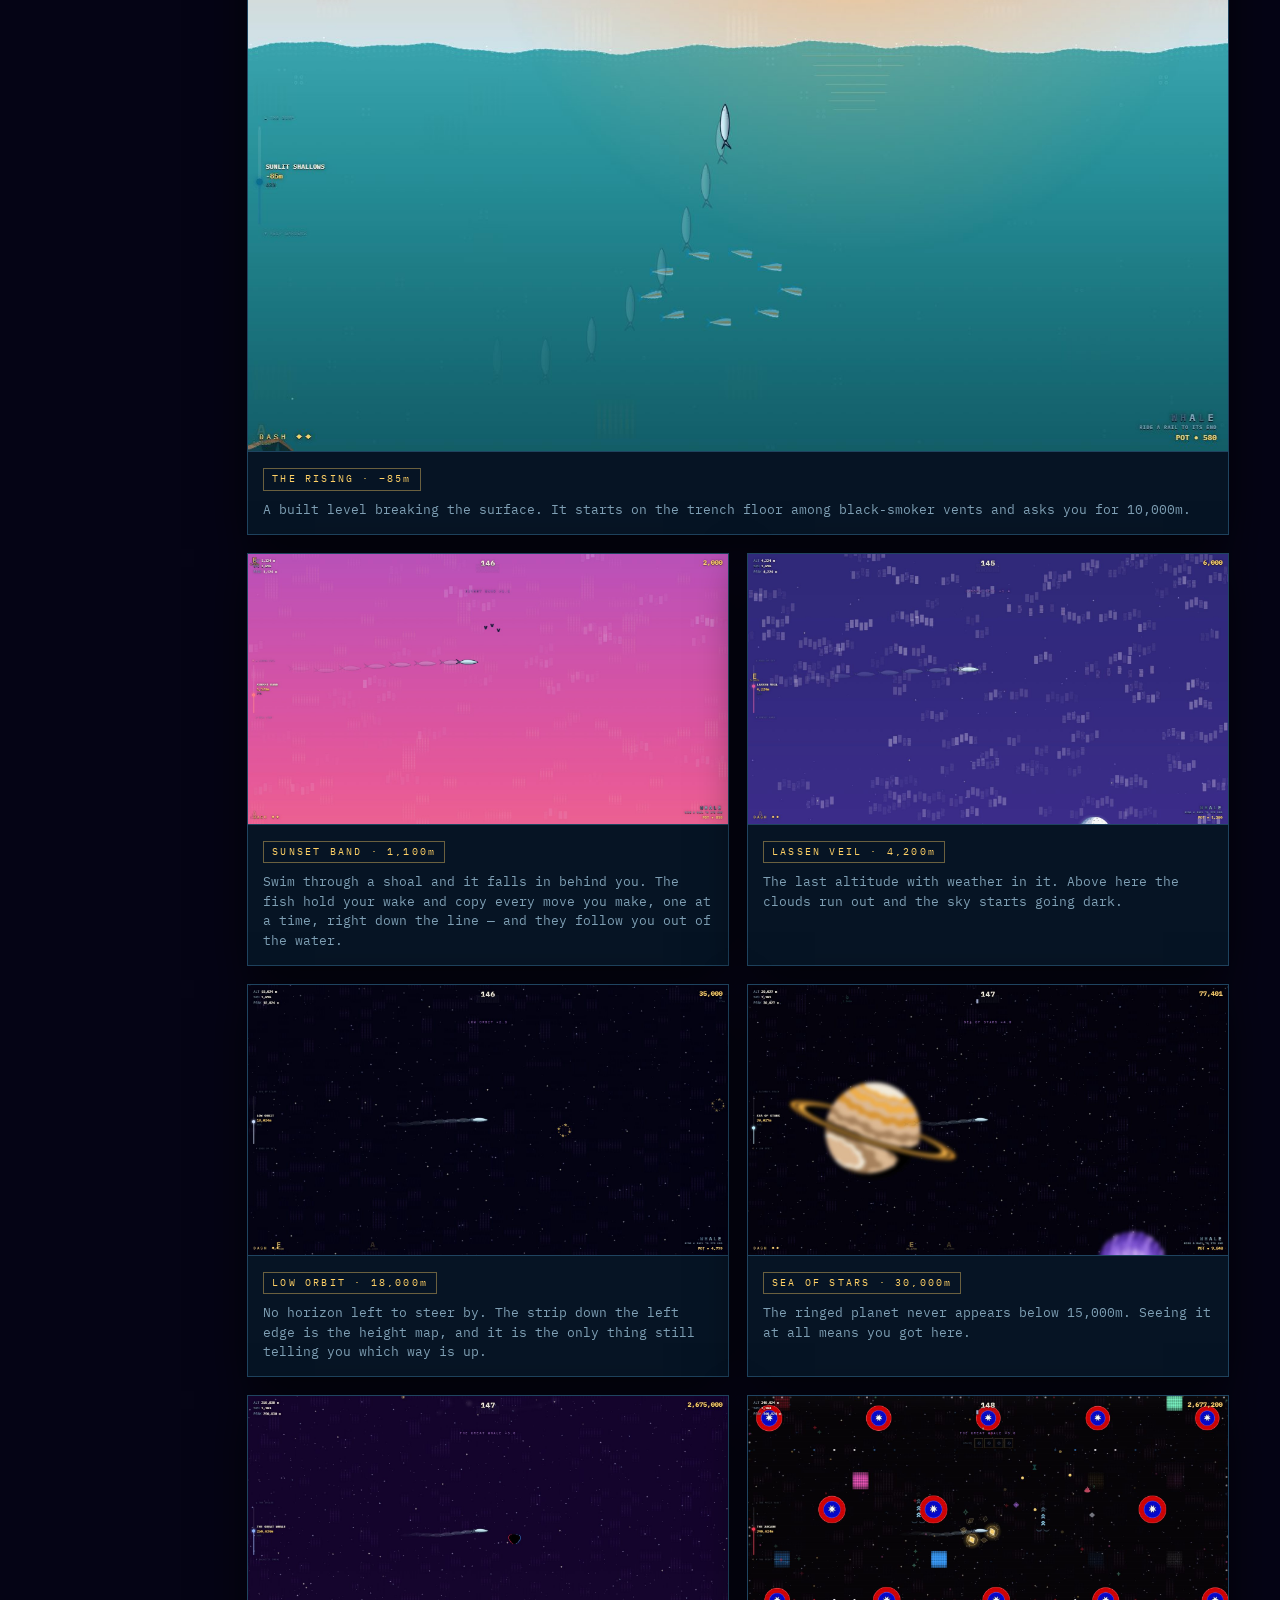
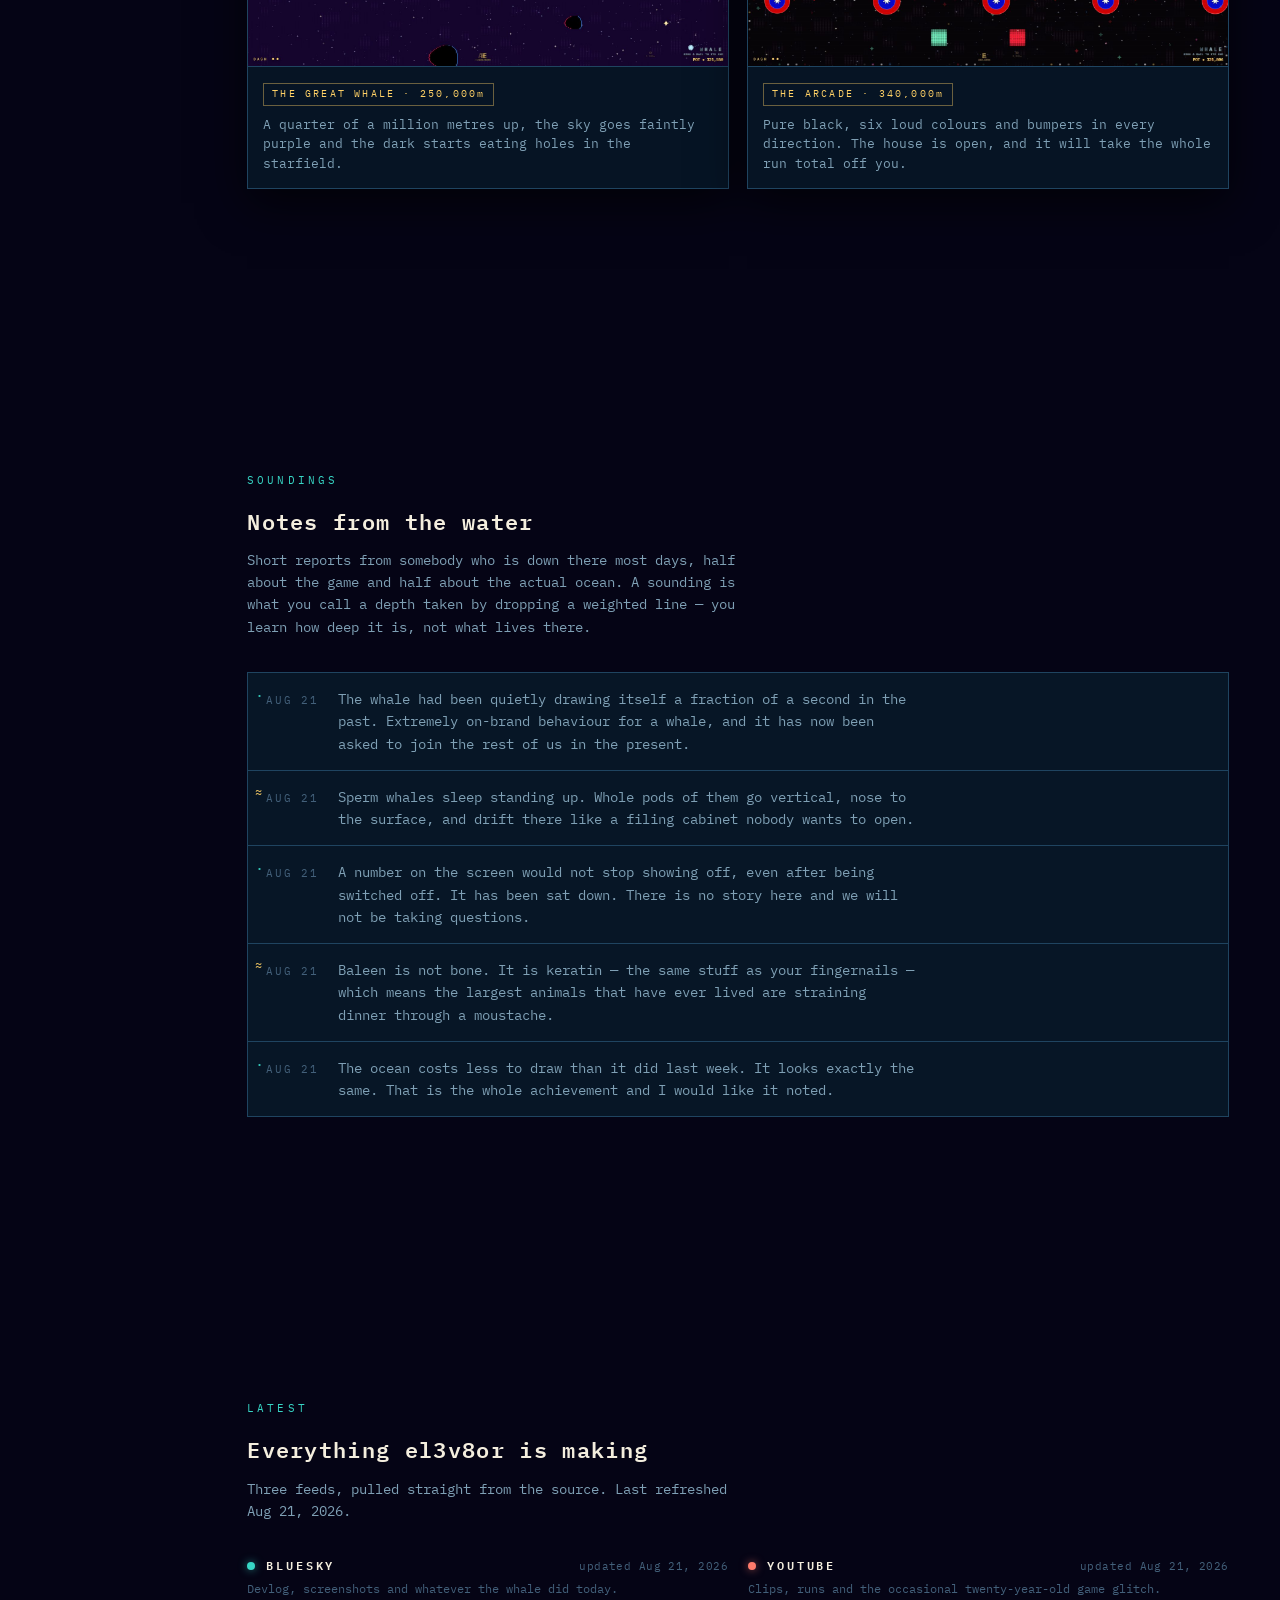
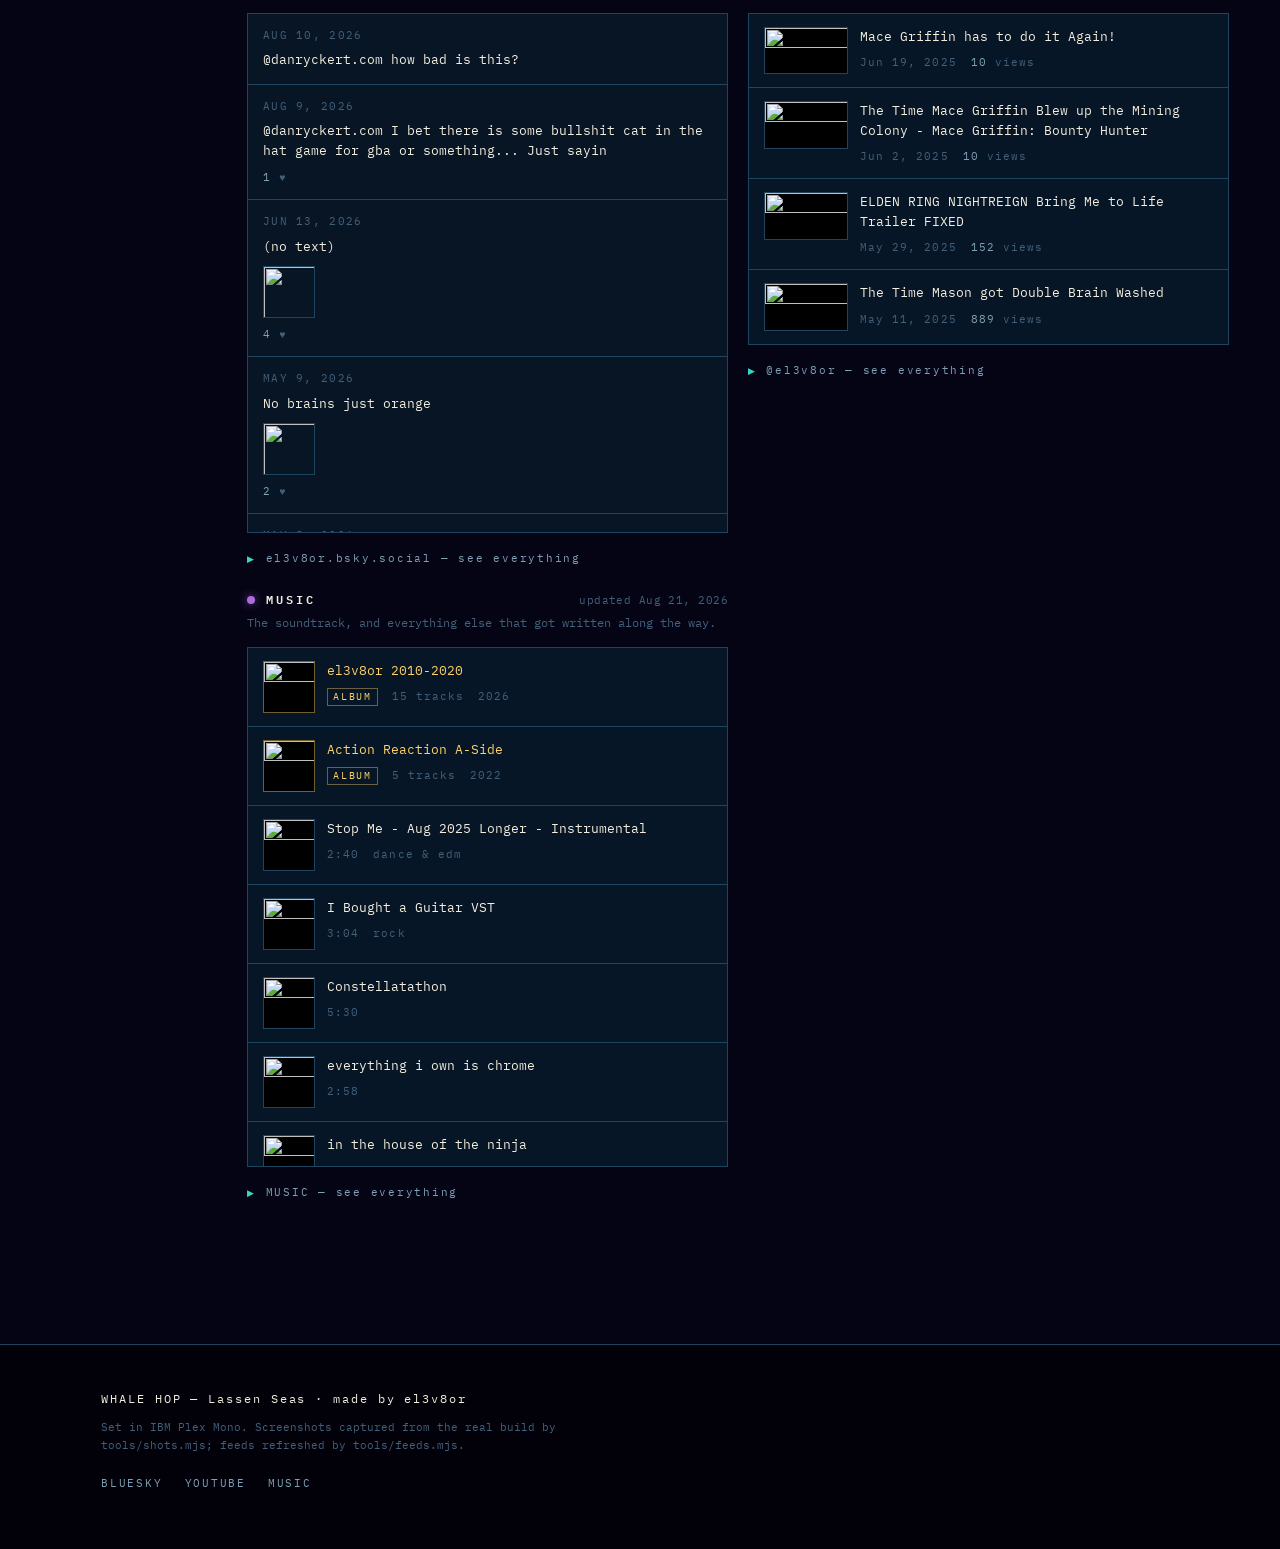
==== commit ece57f1d: "SOUNDINGS: short notes a couple of times a day, half game and half whale A dated log between the gal" ====
--- a/index.html
+++ b/index.html
@@ -122,6 +122,19 @@
   </div>
 </section>
 
+<!-- ============================================================ SOUNDINGS
+     Machine-written short notes, from soundings.json rather than content.json —
+     two owners, two files, so an automated writer has no way to reach Brenden's
+     copy. site.js removes this section when there is nothing to show. -->
+<section id="soundings" class="sec" data-band="GALACTIC SHOAL" data-alt="150000">
+  <div class="wrap">
+    <p class="eyebrow" id="soundings-eyebrow">SOUNDINGS</p>
+    <h3 class="sec-h" id="soundings-heading"></h3>
+    <p class="sec-sub" id="soundings-sub"></p>
+    <ol class="sound-list" id="soundings-list"></ol>
+  </div>
+</section>
+
 <!-- ============================================================ FEEDS -->
 <section id="feeds" class="sec" data-band="THE ARCADE" data-alt="300000">
   <div class="wrap">
--- a/assets/site.css
+++ b/assets/site.css
@@ -343,6 +343,37 @@
 }
 .trailer-frame iframe{position:absolute;inset:0;width:100%;height:100%;border:0;display:block}
 
+/* ============================================================ SOUNDINGS
+   A log, so it reads as a column of dated lines rather than as cards. The date
+   sits in a fixed-width slot on wide screens so the text edges align down the
+   list; under 620px it goes above the line instead, because a 56px gutter out of
+   a 335px screen is most of the paragraph.
+
+   The marker colour is the one bit of signal: teal for the game, gold for the
+   sea. That is the palette rule doing its usual job — teal is attention, and a
+   note about the build is the half a reader came for. */
+.sound-list{list-style:none;display:grid;gap:1px;background:var(--line);border:1px solid var(--line)}
+.sound{
+  background:var(--panel); padding:15px 18px;
+  display:grid; grid-template-columns:56px minmax(0,1fr); gap:0 16px; align-items:baseline;
+}
+.sound::before{
+  content:"·"; grid-column:1; grid-row:1;
+  color:var(--teal); font-size:15px; line-height:1; opacity:.9;
+  position:absolute; margin-left:-11px;
+}
+.sound{position:relative}
+.sound[data-kind="wild"]::before{content:"≈";color:var(--gold);font-size:12px}
+.sound-when{
+  color:var(--faint); font-size:10.5px; letter-spacing:.16em; text-transform:uppercase;
+  white-space:nowrap;
+}
+.sound-txt{color:var(--dim);font-size:13.5px;line-height:1.65;max-width:72ch}
+@media (max-width:620px){
+  .sound{grid-template-columns:minmax(0,1fr);gap:6px}
+  .sound-when{grid-column:1}
+}
+
 /* ============================================================ SHOTS */
 .shots{display:grid;gap:18px;grid-template-columns:repeat(auto-fit,minmax(340px,1fr))}
 .shot{
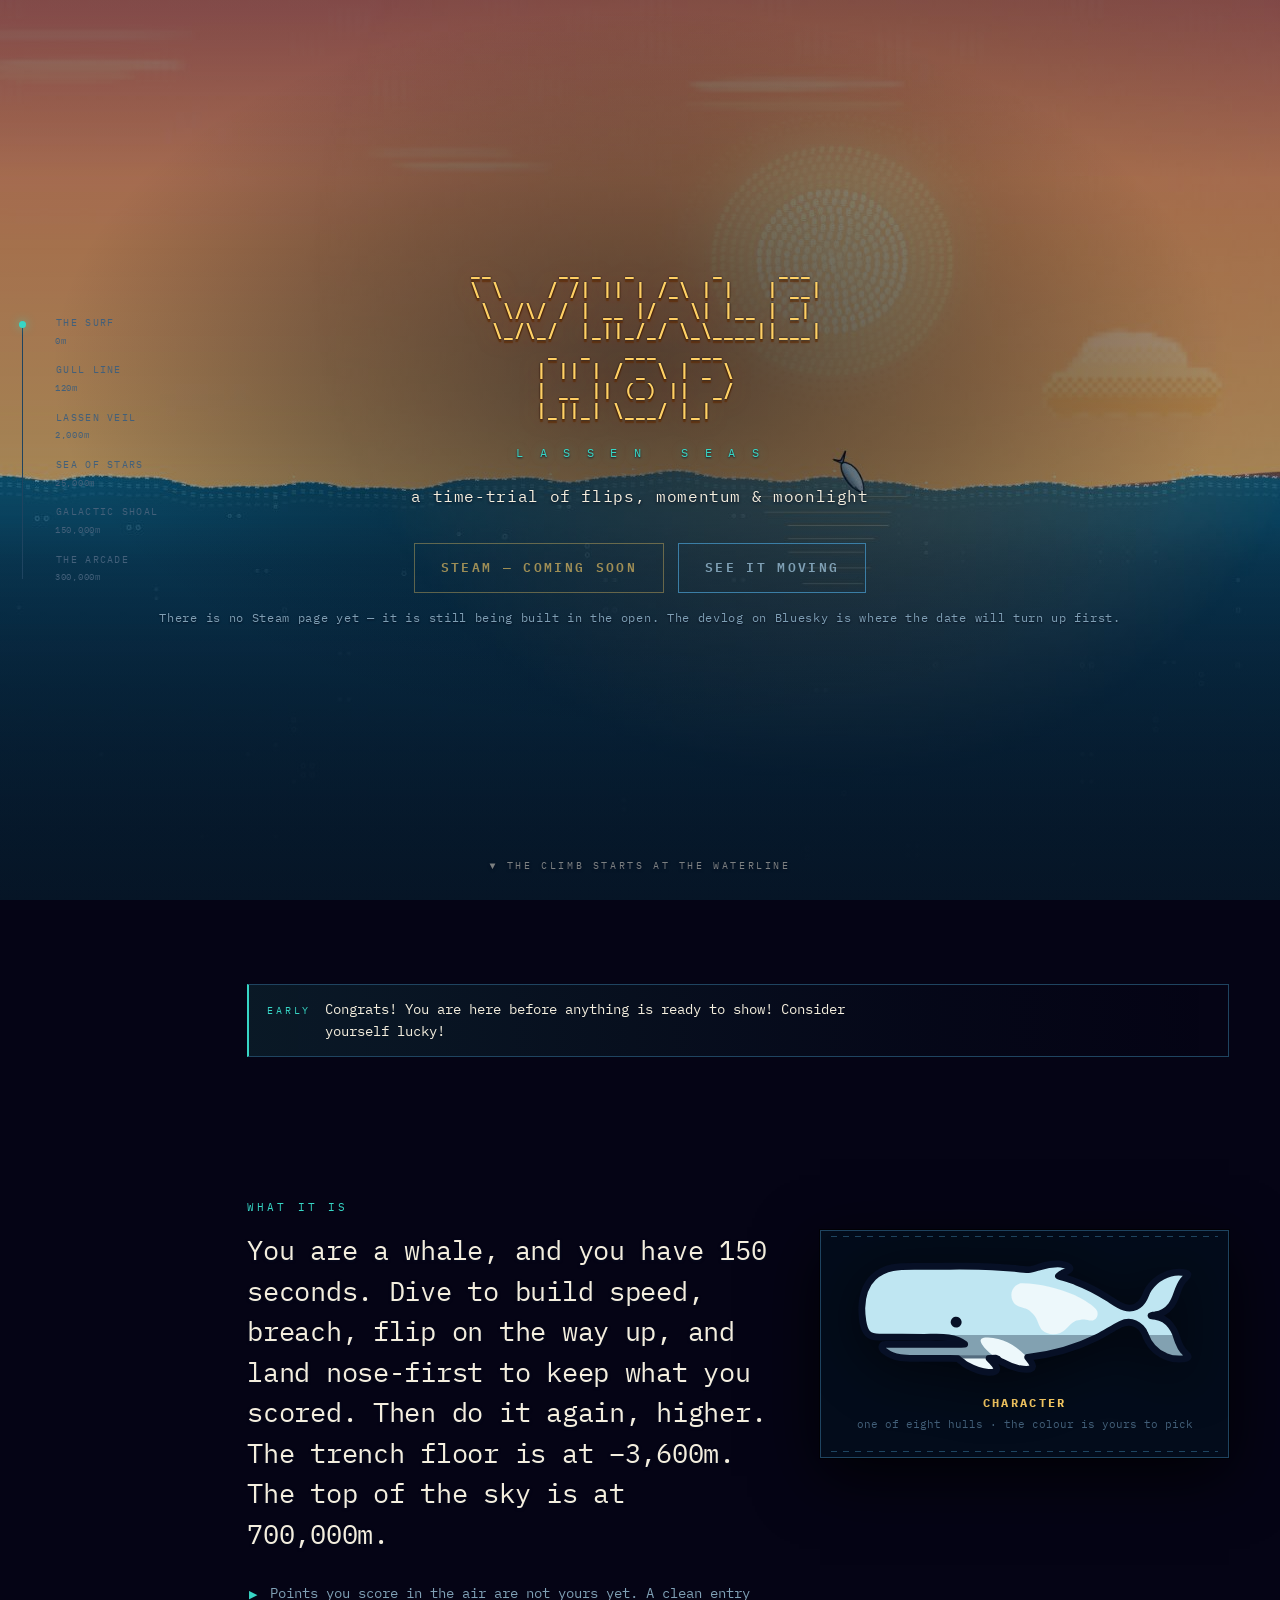
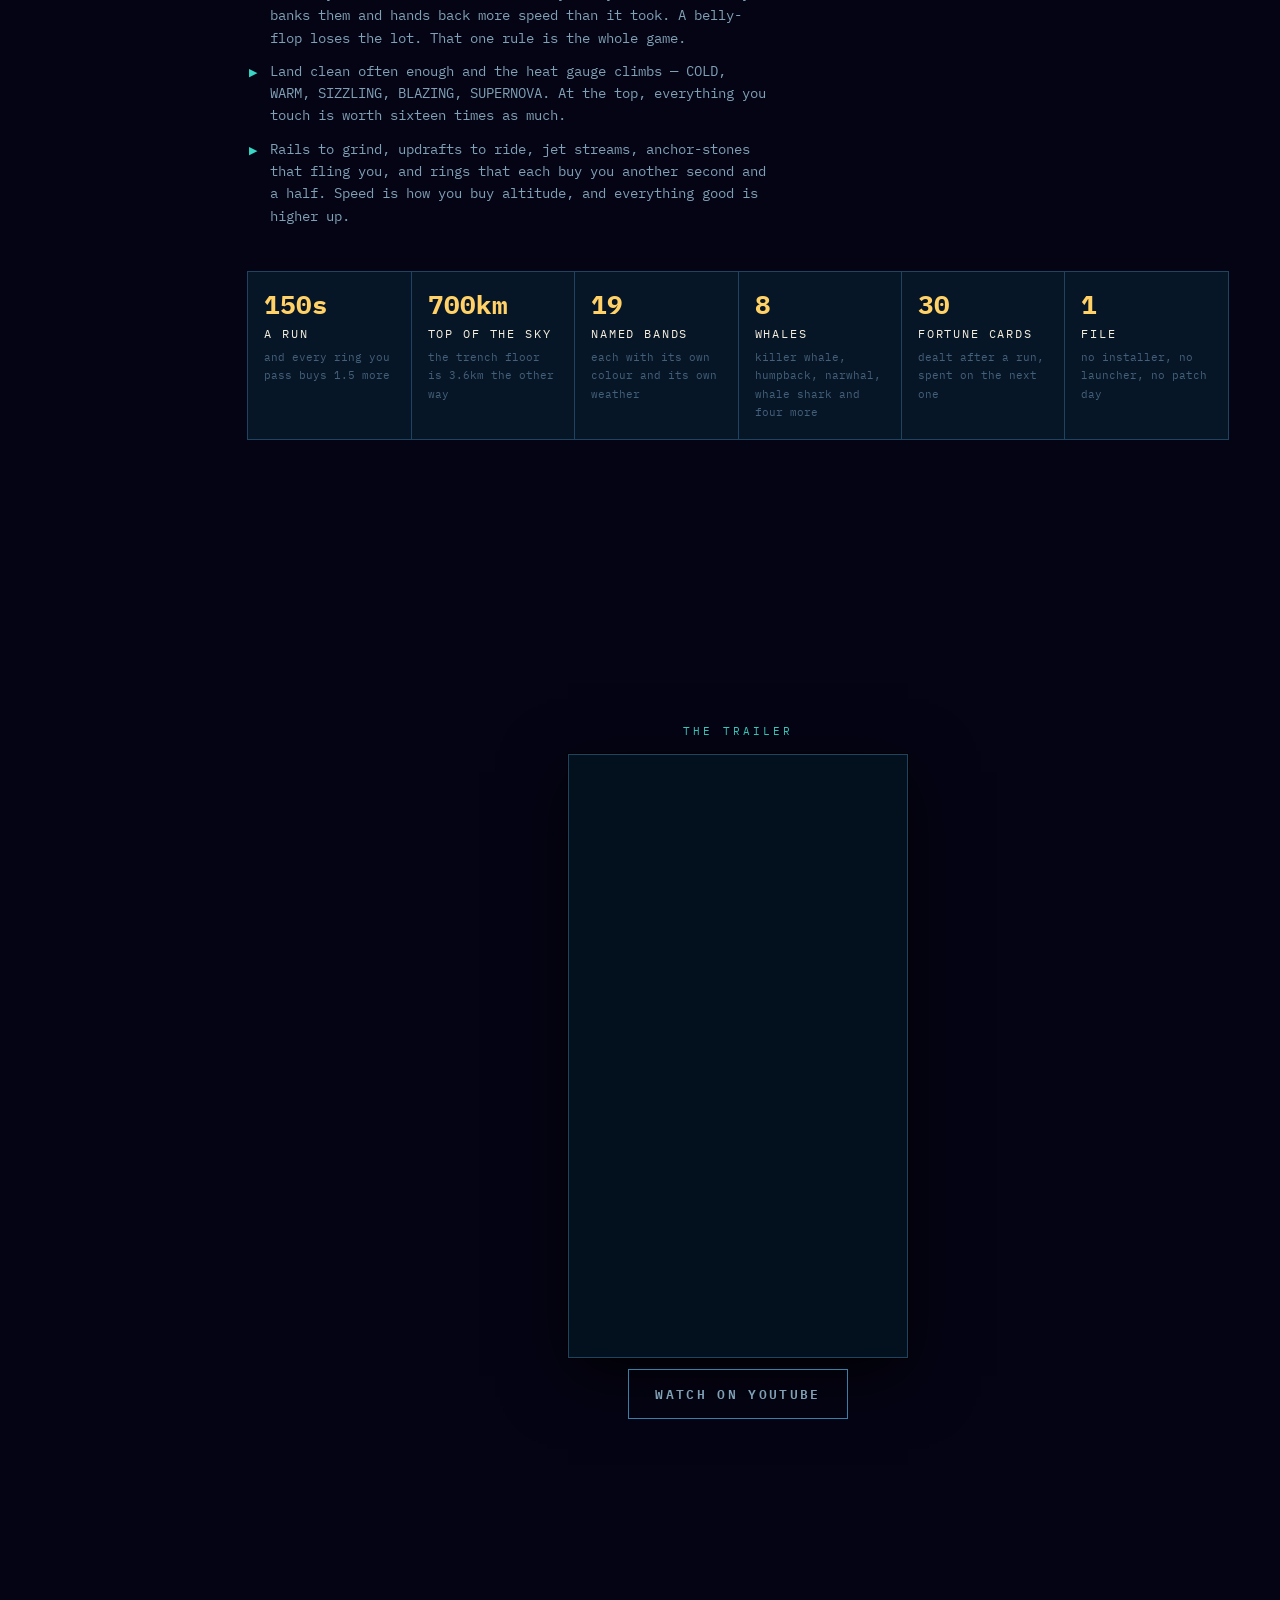
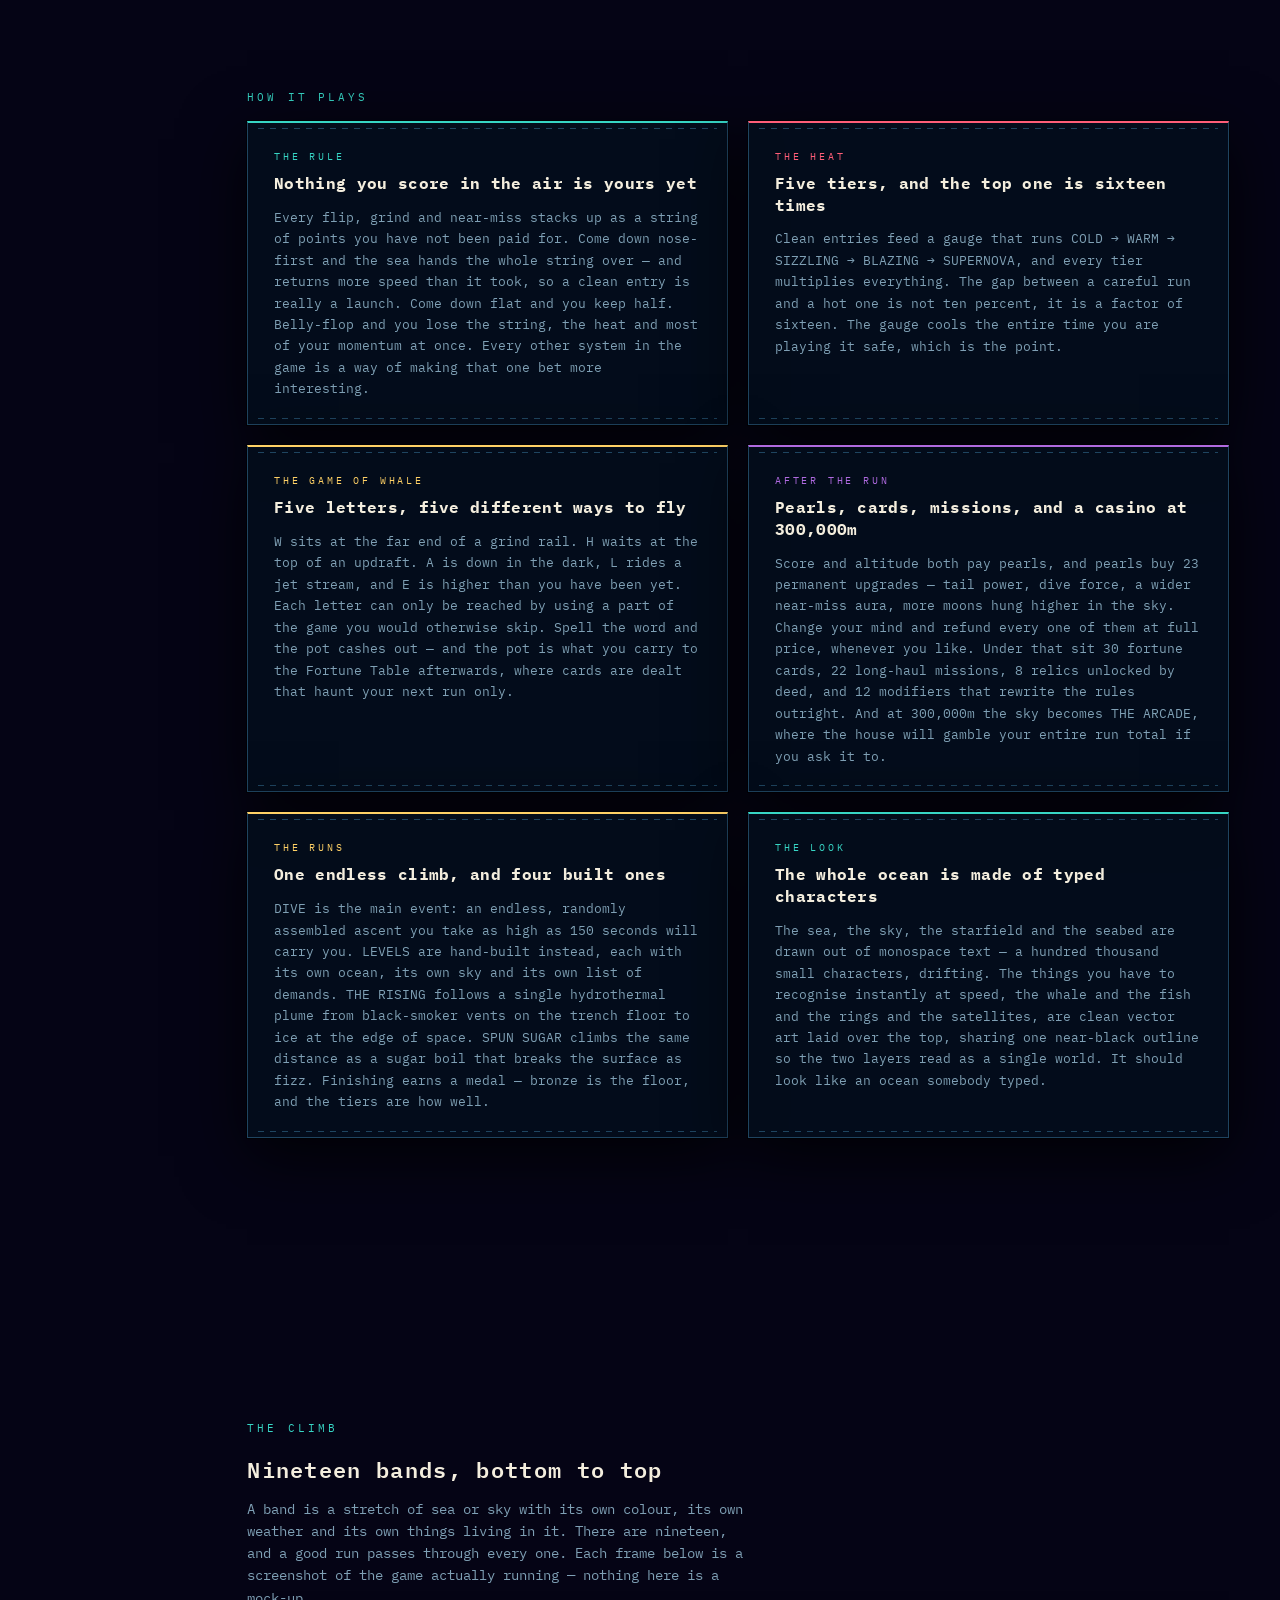
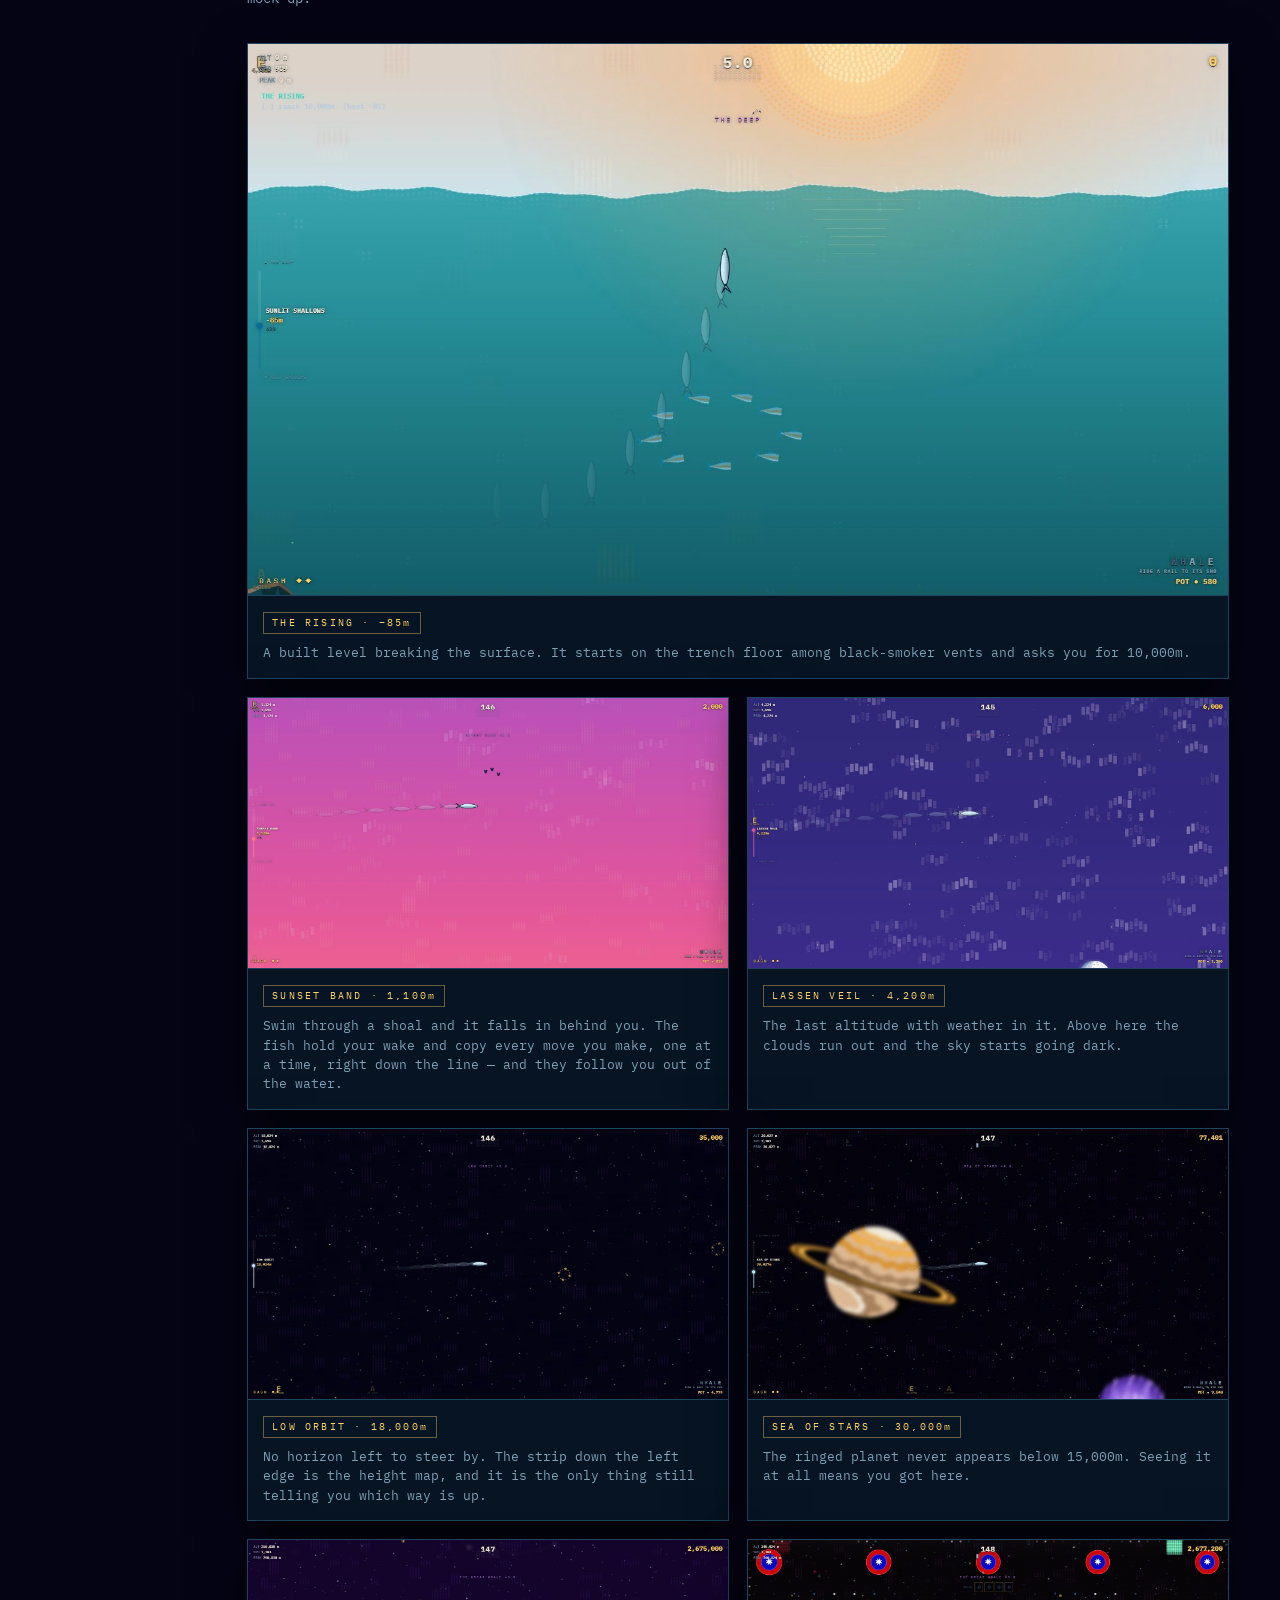
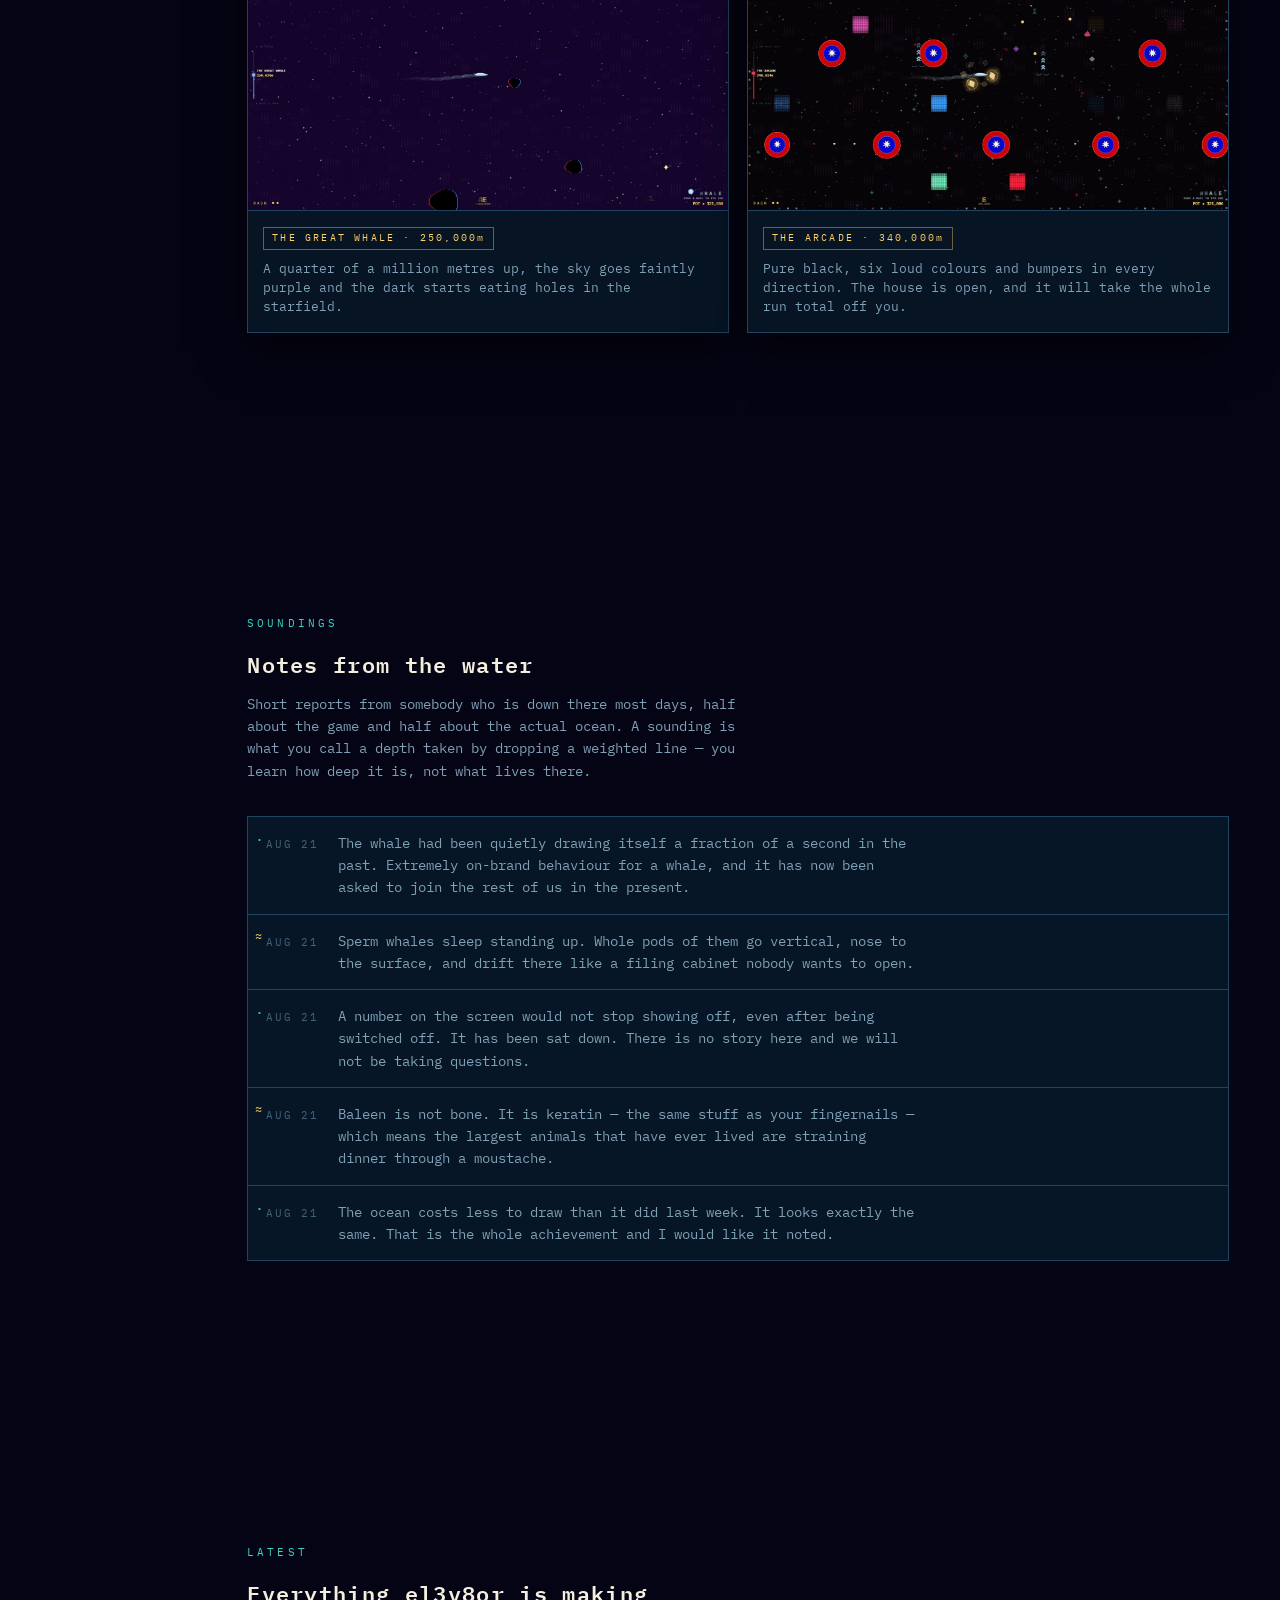
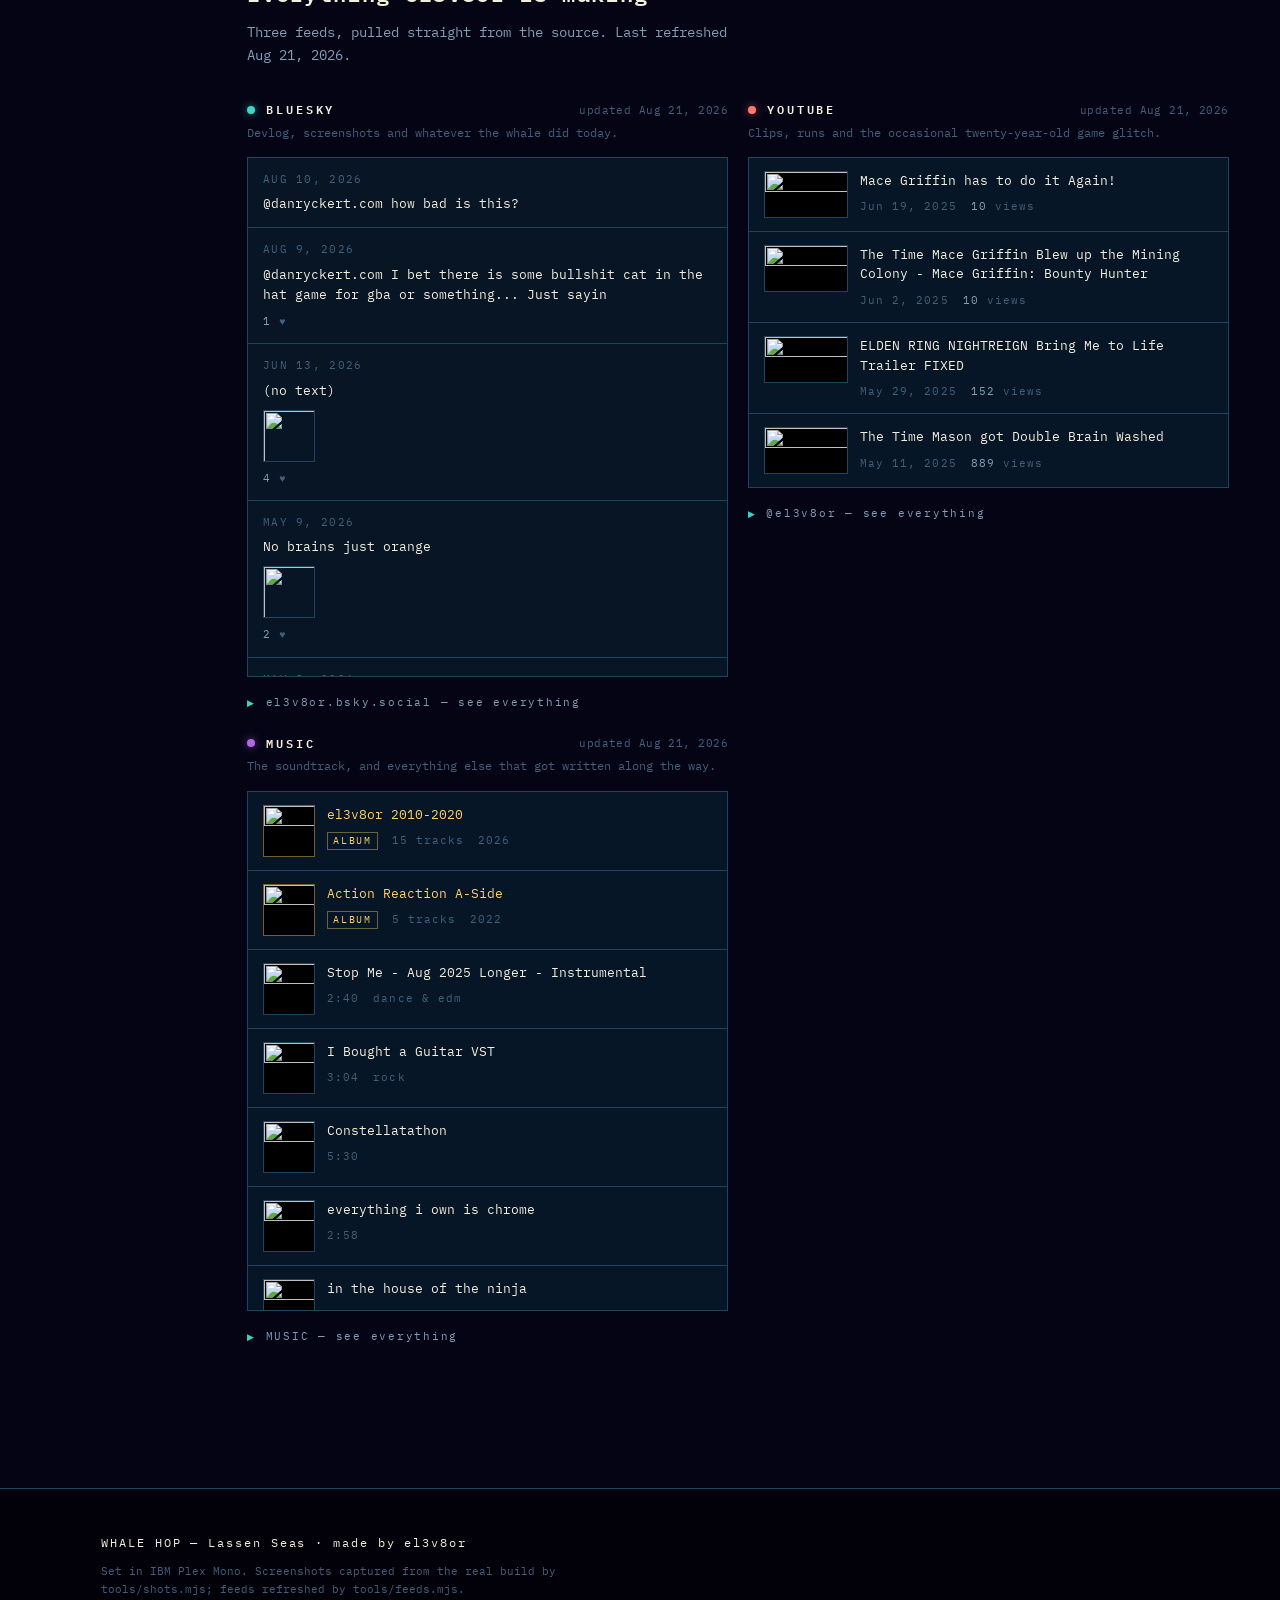
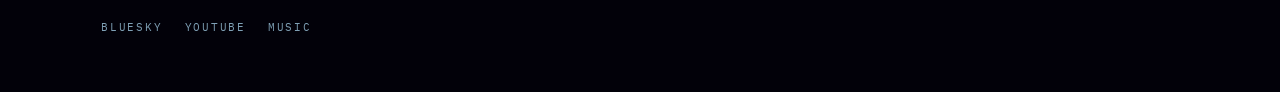
==== commit e1c62373: "The character whale, in the room the copy was not using A box beside the summary, holding the whale." ====
--- a/index.html
+++ b/index.html
@@ -82,8 +82,16 @@
 <section id="what" class="sec" data-band="THE SURF" data-alt="0">
   <div class="wrap">
     <p class="eyebrow" id="what-eyebrow">WHAT IT IS</p>
-    <h2 class="lede" id="blurb"></h2>
-    <ul class="pitch" id="pitch"></ul>
+    <!-- The copy keeps its measure and the whale takes the room left over beside
+         it. site.js drops #whale-box when there is no whale, and .what-grid falls
+         back to a single column, so the copy is never left short of a partner. -->
+    <div class="what-grid">
+      <div class="what-copy">
+        <h2 class="lede" id="blurb"></h2>
+        <ul class="pitch" id="pitch"></ul>
+      </div>
+      <figure class="whale-box panel" id="whale-box"></figure>
+    </div>
     <div class="facts" id="facts"></div>
   </div>
 </section>
--- a/assets/site.css
+++ b/assets/site.css
@@ -276,6 +276,42 @@
   display:inline-block; width:1em; line-height:1; text-align:center; font-size:.8em;
 }
 
+/* ---- the summary, and the whale in the space beside it ----
+   The copy column is capped near the lede's own measure so the text does not
+   stretch when the whale is absent; the whale takes what is left. It centres in
+   its box and is capped in height as well as width, because the art is nearly
+   3:1 and would otherwise grow a very tall column on a wide screen.
+
+   `align-items:start` rather than centre: the eye should land on the whale next
+   to the LEDE, which is the first thing read, not floating level with the middle
+   of the bullet list. Stacks under 900px with the whale beneath the copy. */
+.what-grid{
+  display:grid; gap:clamp(24px,4vw,52px); align-items:start;
+  grid-template-columns:minmax(0,58ch) minmax(0,1fr);
+}
+.whale-box{
+  display:flex; flex-direction:column; align-items:center; justify-content:center;
+  gap:14px; padding:22px 22px 18px; min-width:0;
+  background:linear-gradient(180deg,rgba(11,43,69,.55),rgba(3,16,29,.75));
+}
+.whale-img{
+  display:block; width:100%; max-width:340px; height:auto;
+  filter:drop-shadow(0 10px 26px rgba(0,0,0,.55));
+}
+.whale-cap{text-align:center;line-height:1.5}
+.whale-cap b{
+  display:block; color:var(--gold); font-size:11.5px;
+  letter-spacing:.2em; text-transform:uppercase; font-weight:700;
+}
+.whale-cap span{display:block;color:var(--faint);font-size:11px;margin-top:5px}
+/* No whale: one column, and the copy stops being capped at a column width it no
+   longer shares. Set by renderWhale, because the container is the only thing that
+   can answer this — removing the figure alone leaves its column open. */
+.what-grid.solo{grid-template-columns:minmax(0,1fr)}
+@media (max-width:900px){
+  .what-grid{grid-template-columns:minmax(0,1fr)}
+}
+
 /* ---- the fact strip: every tile the same size, like the game's cards ---- */
 .facts{
   margin-top:44px; display:grid; gap:1px; background:var(--line);
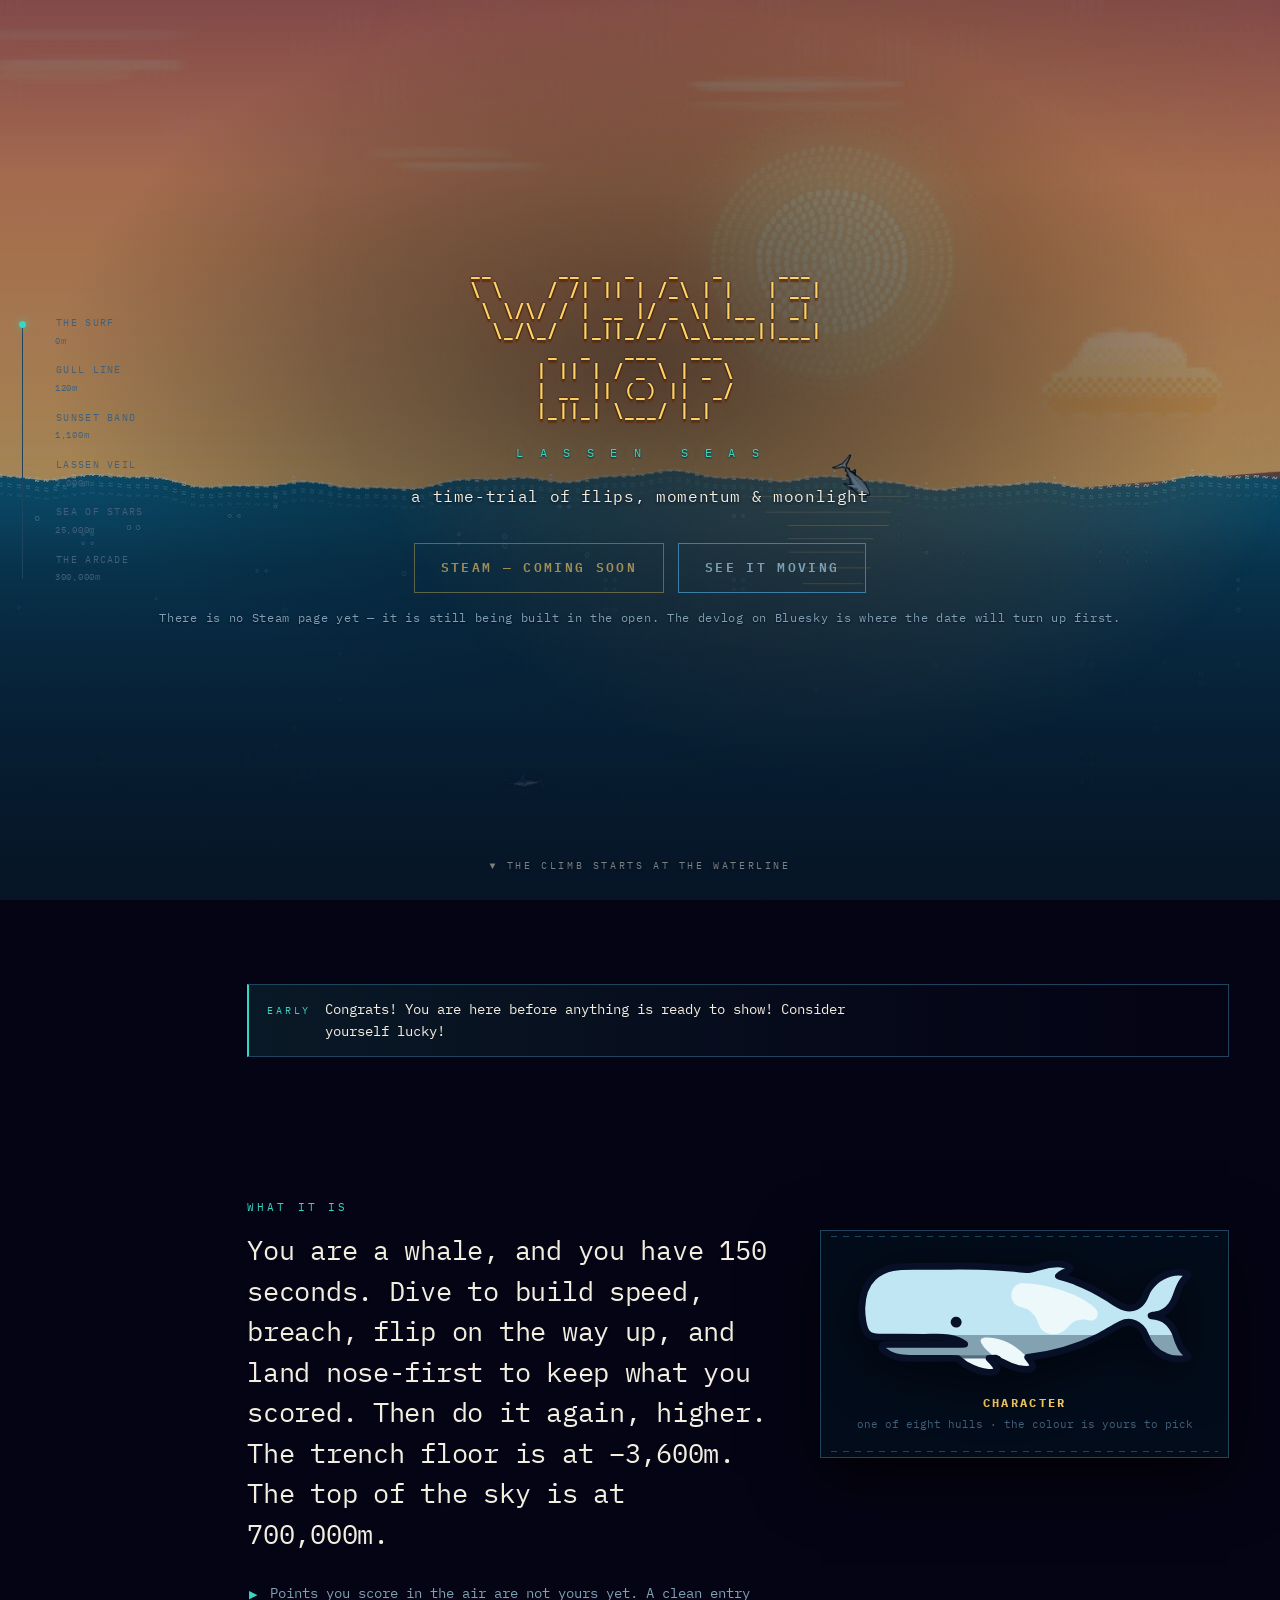
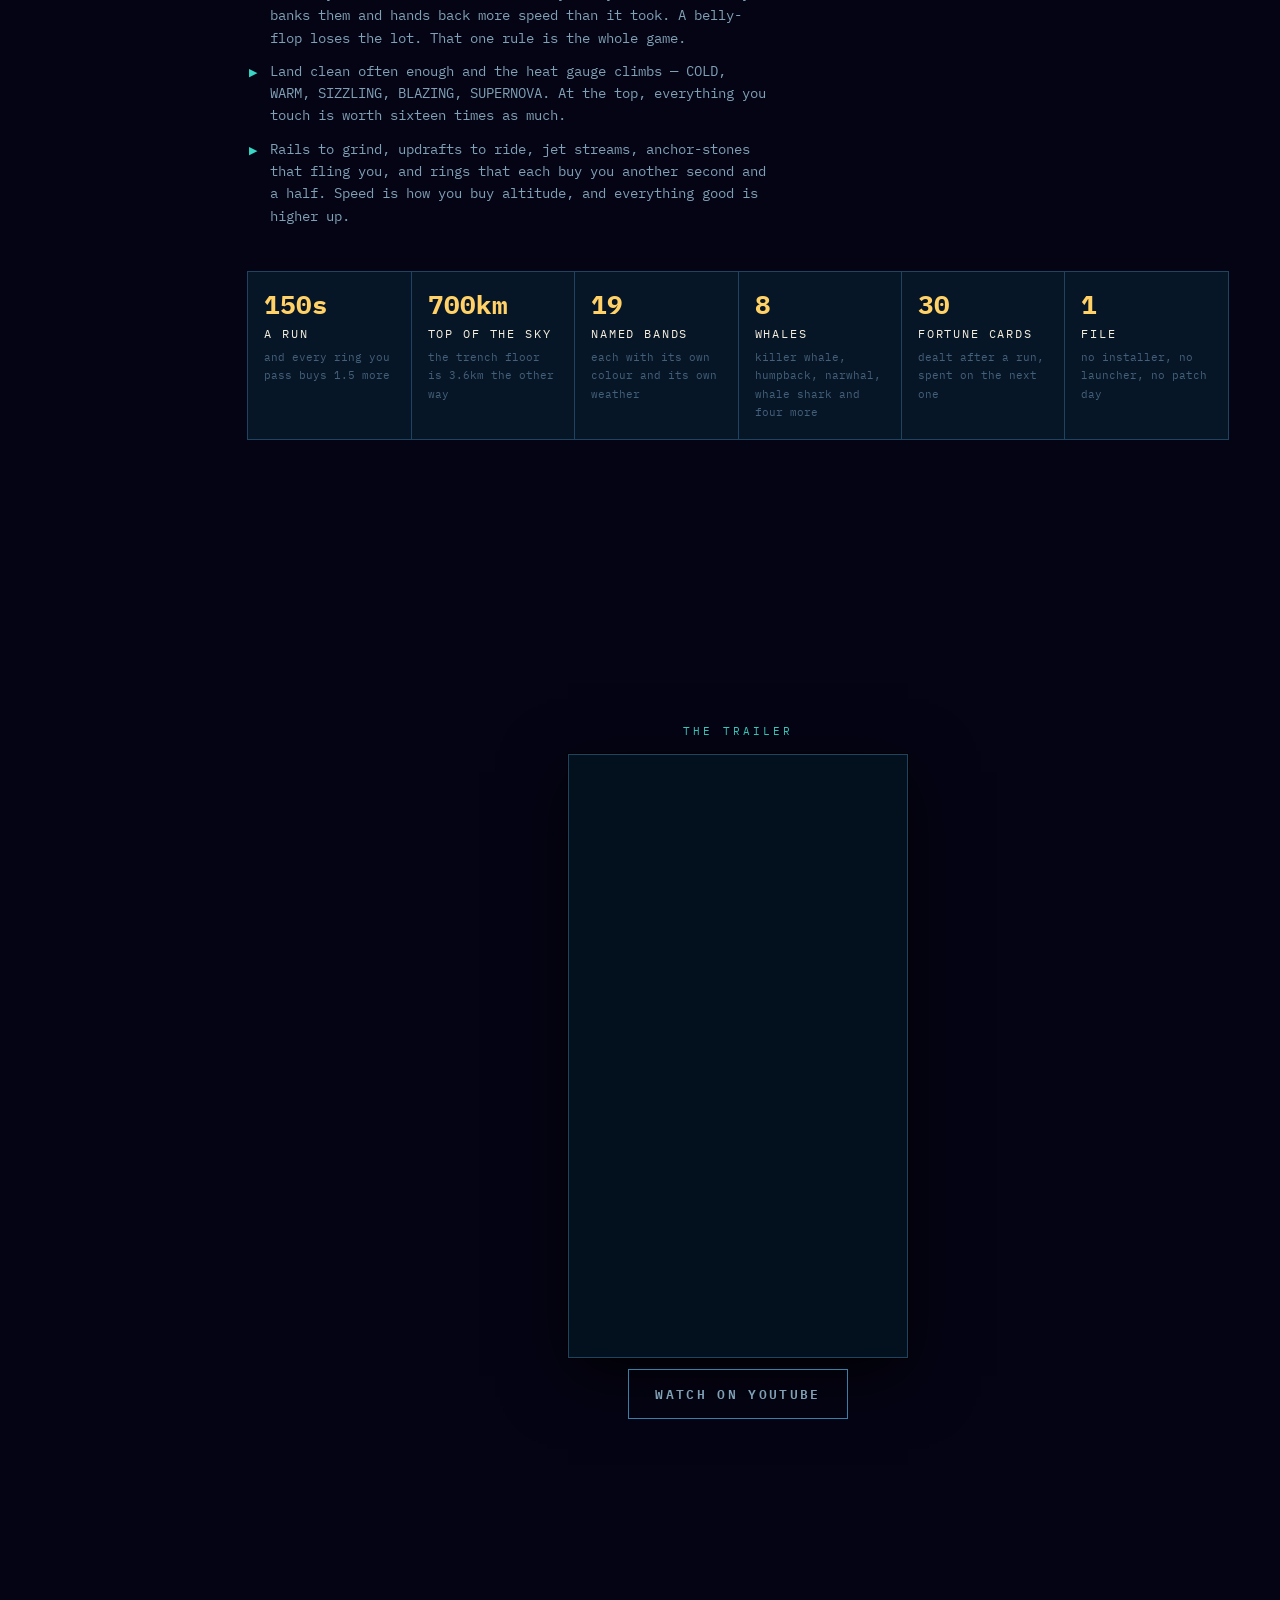
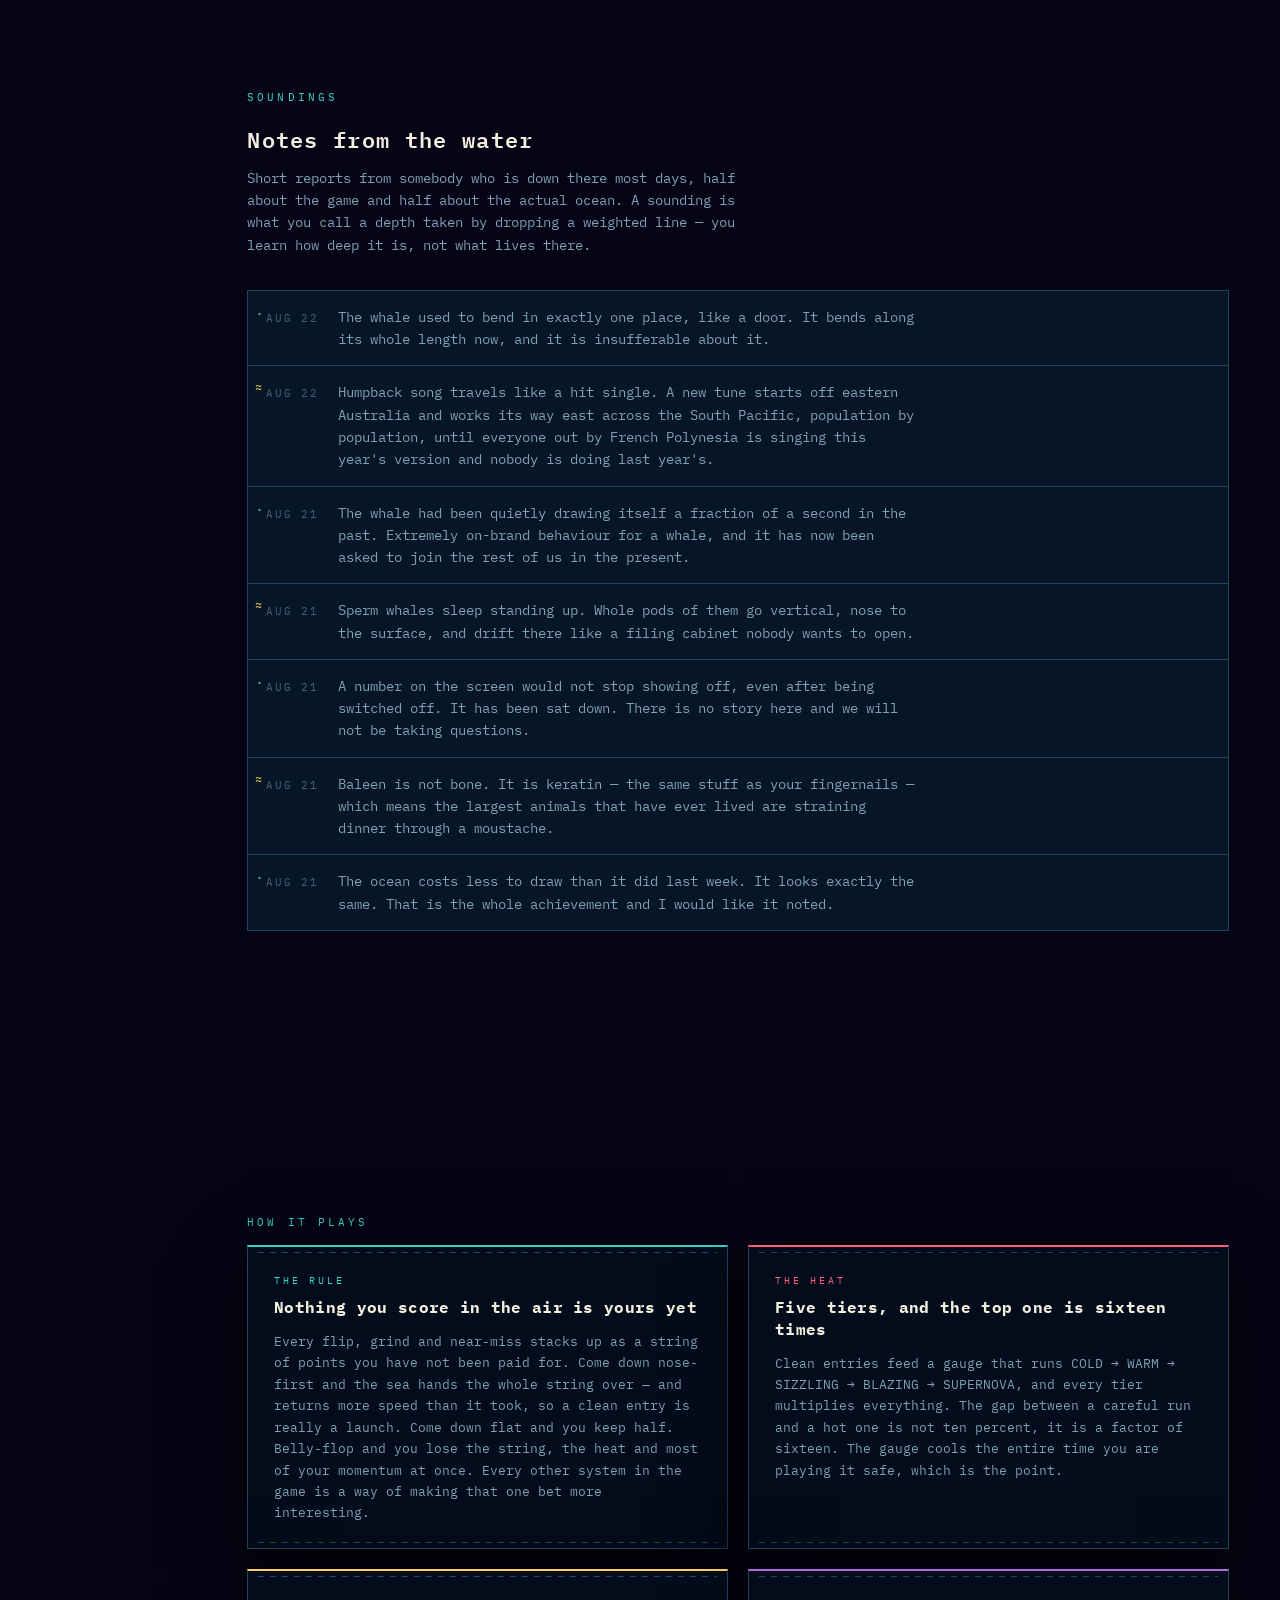
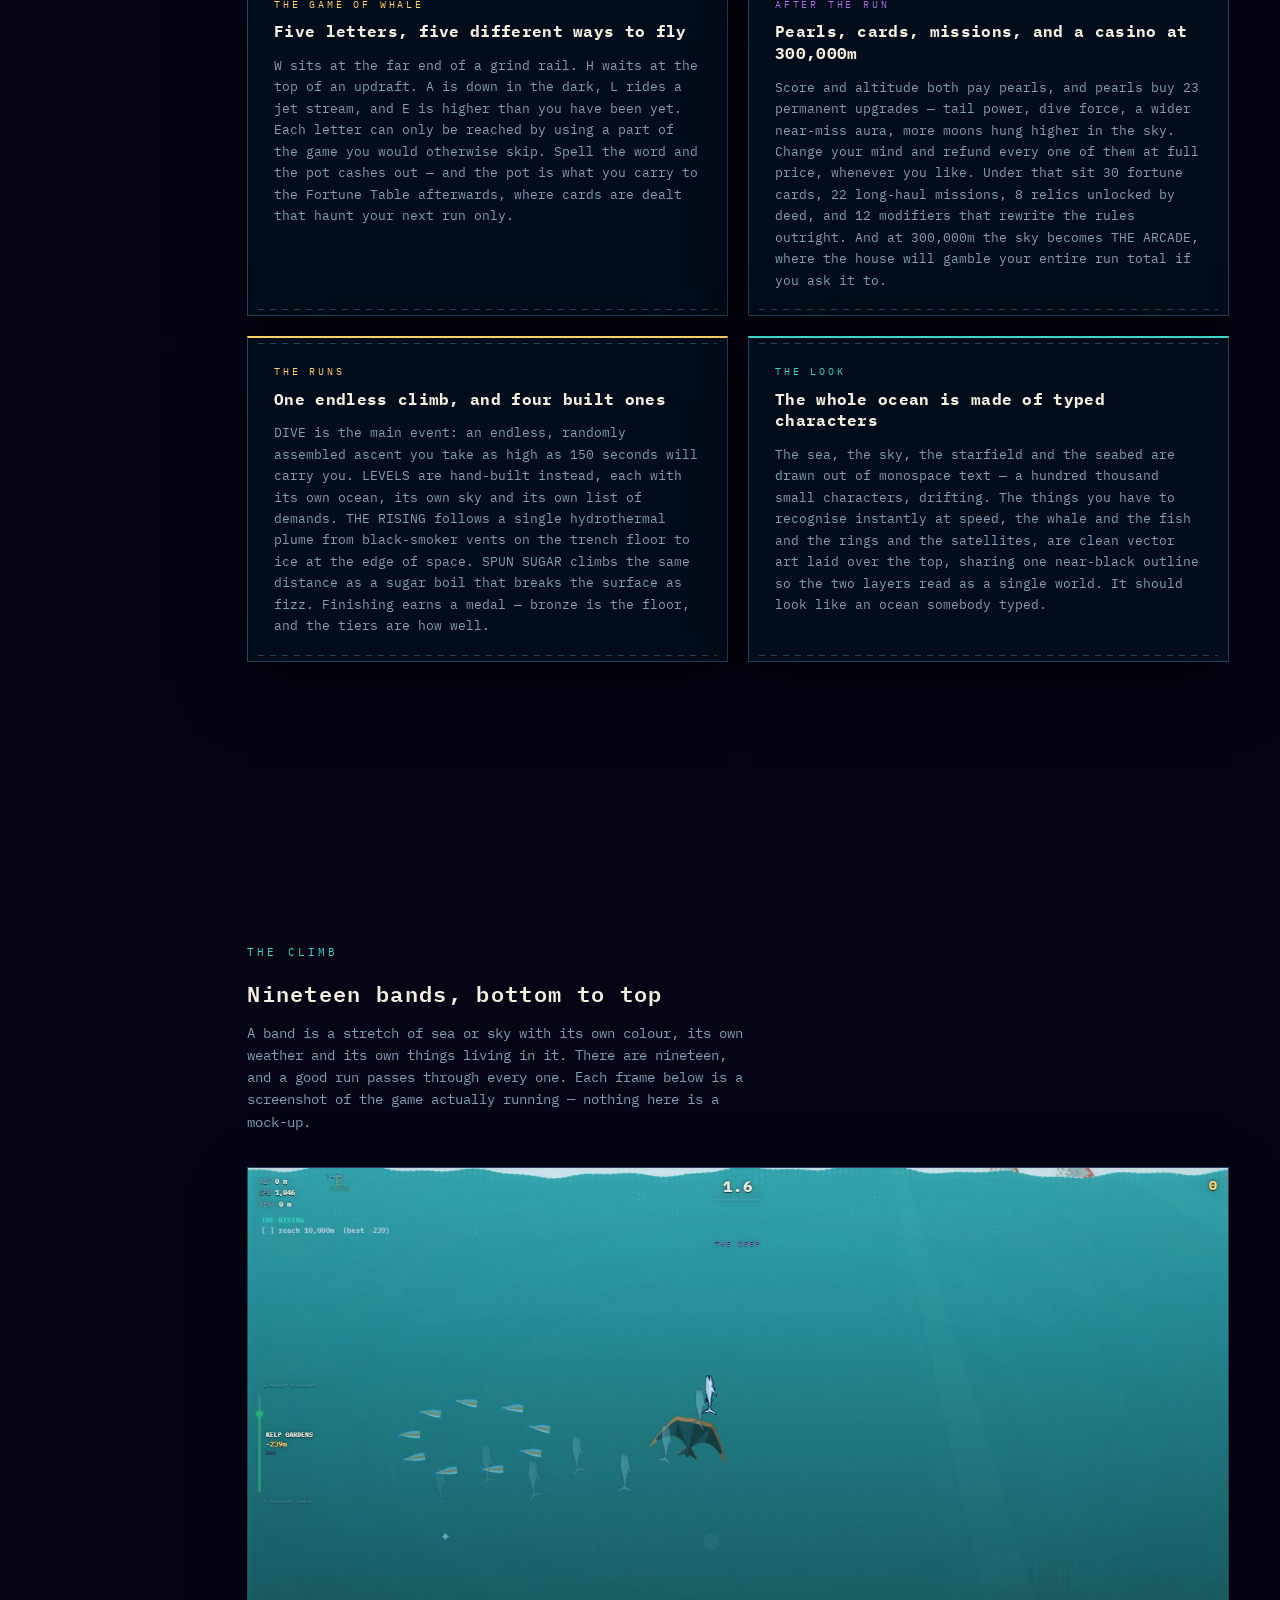
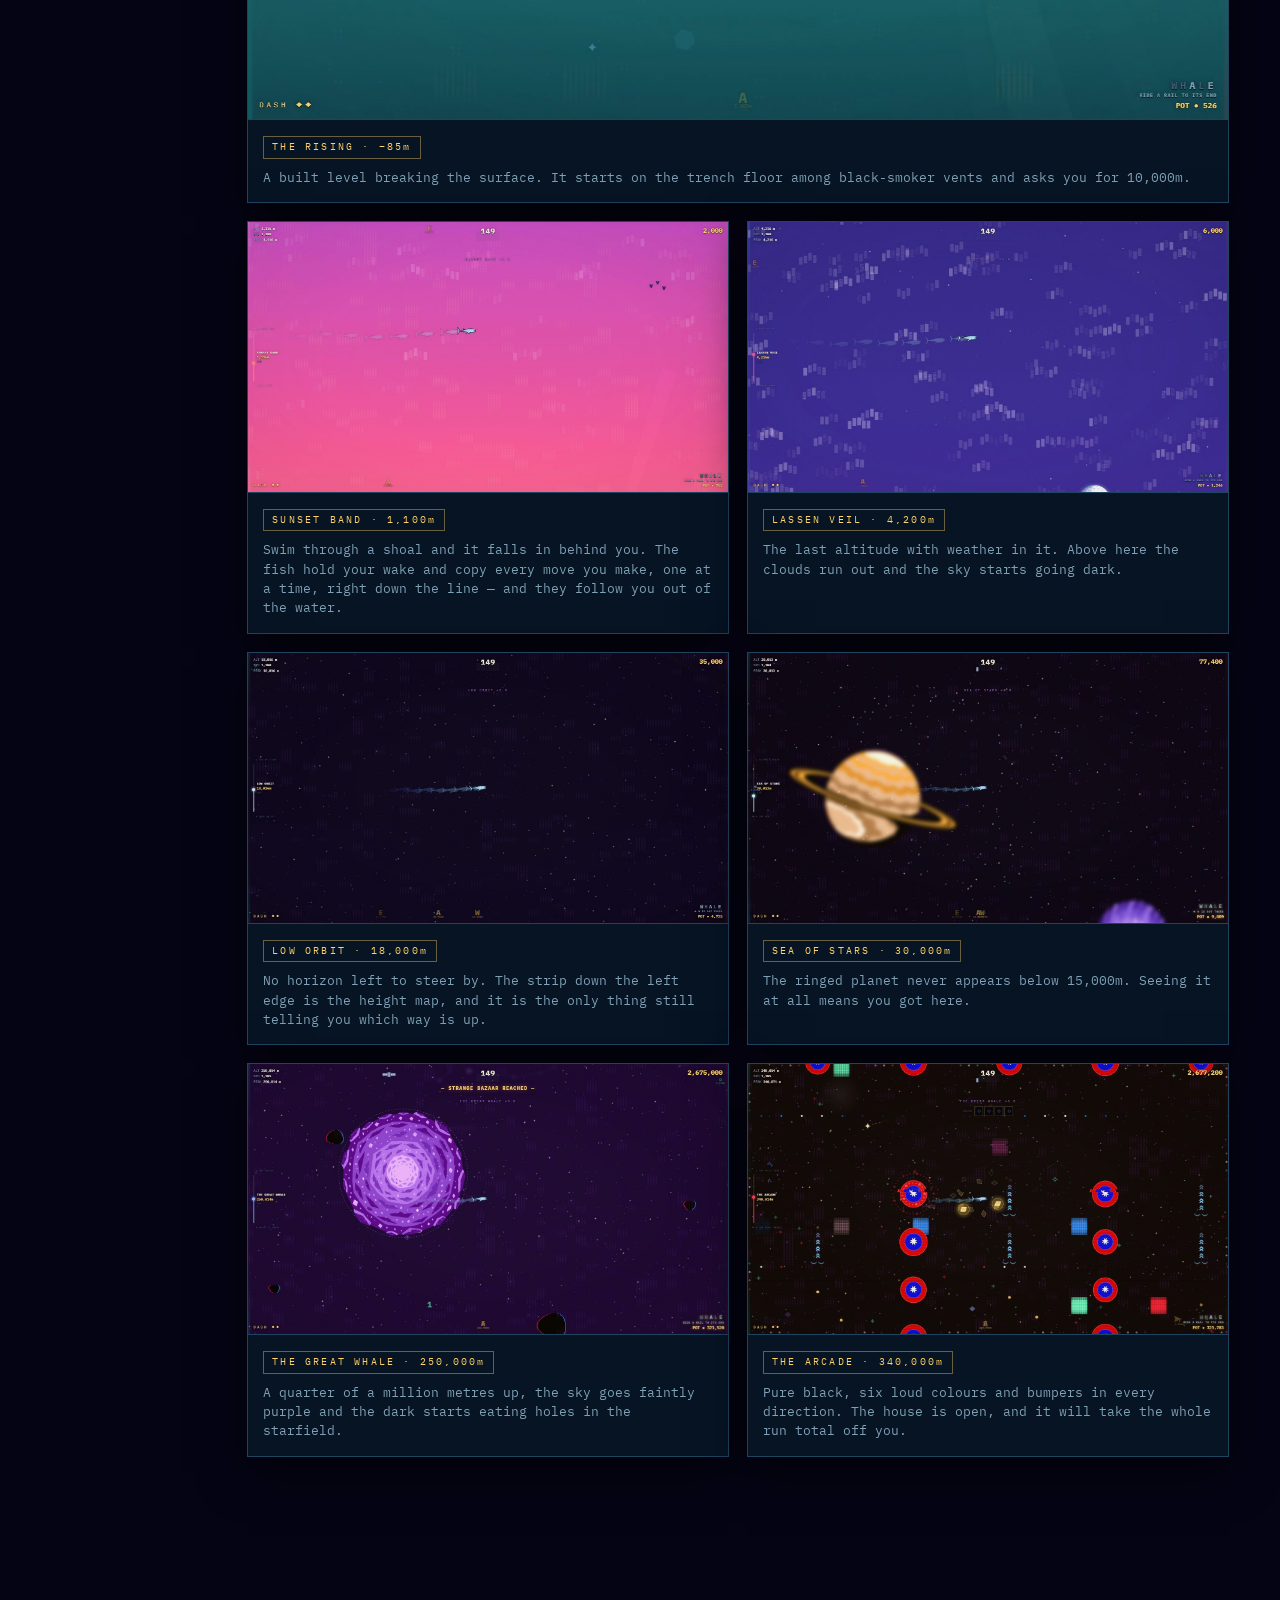
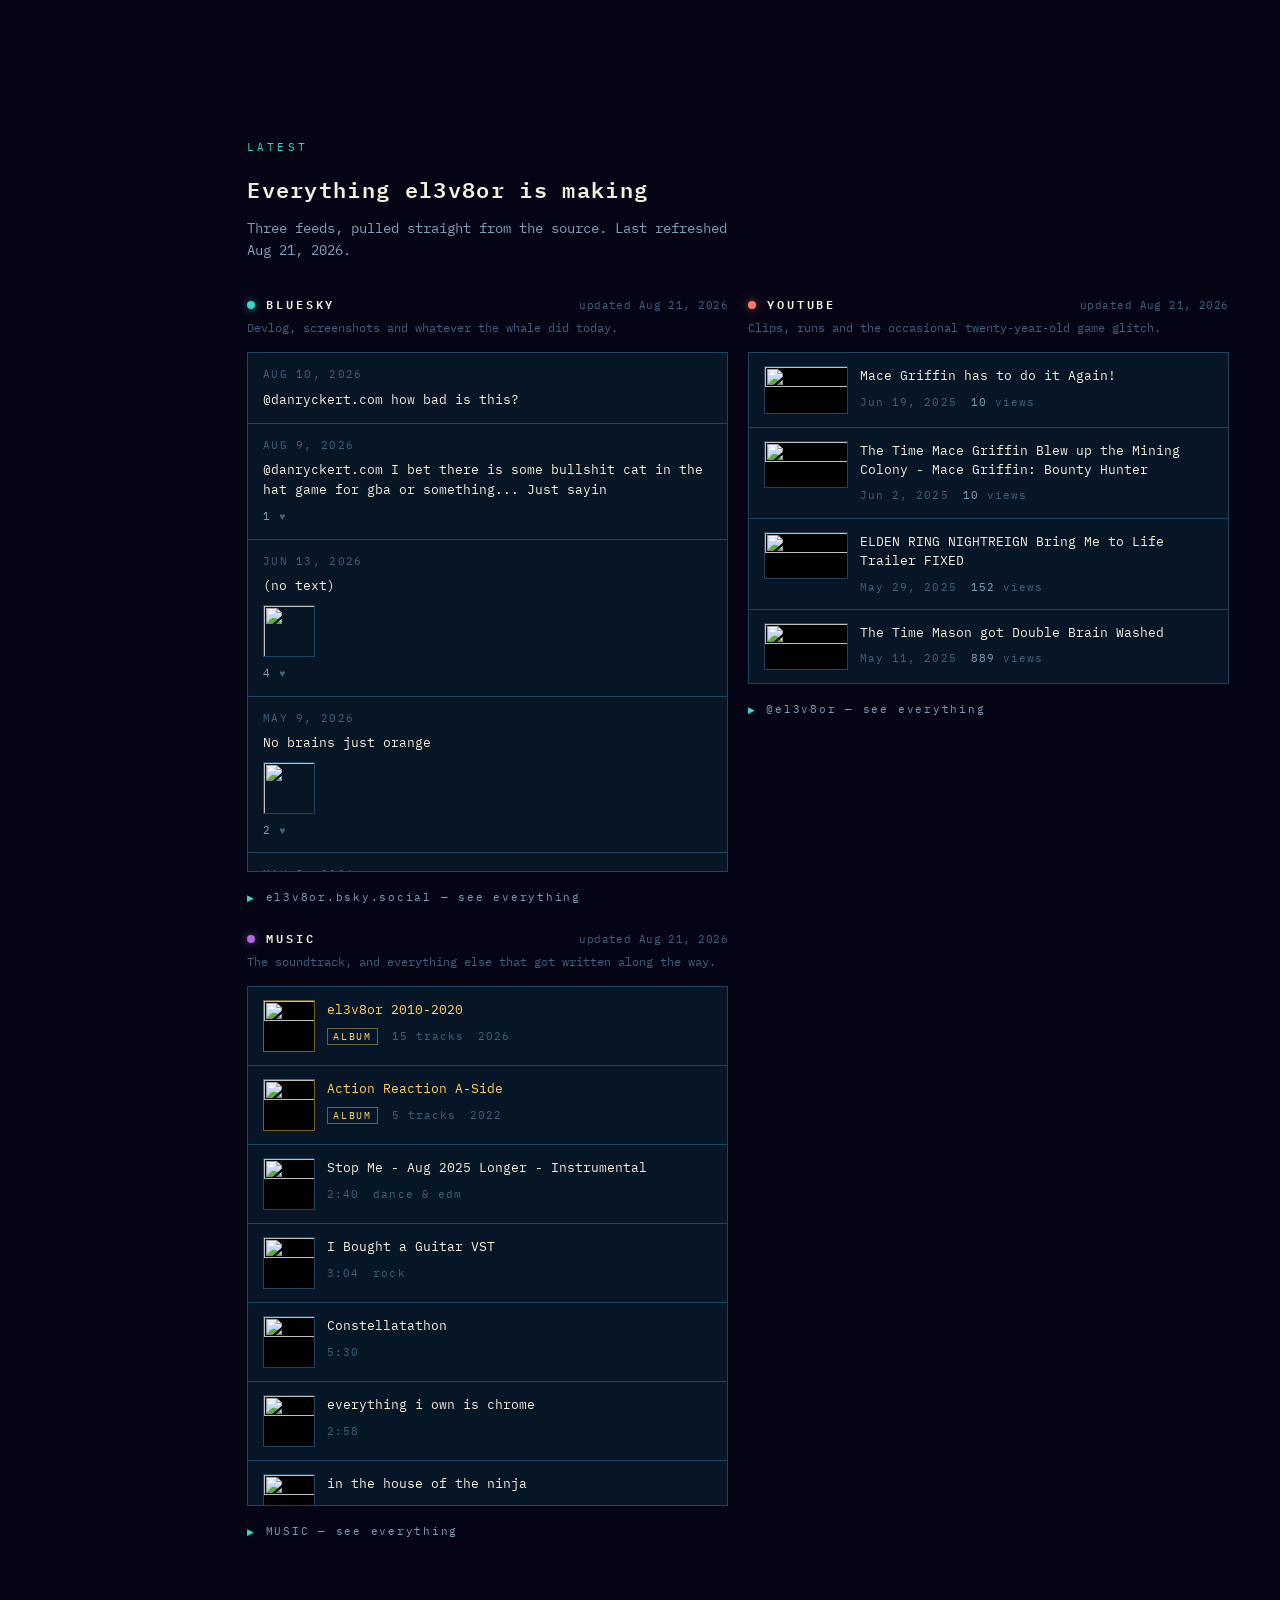
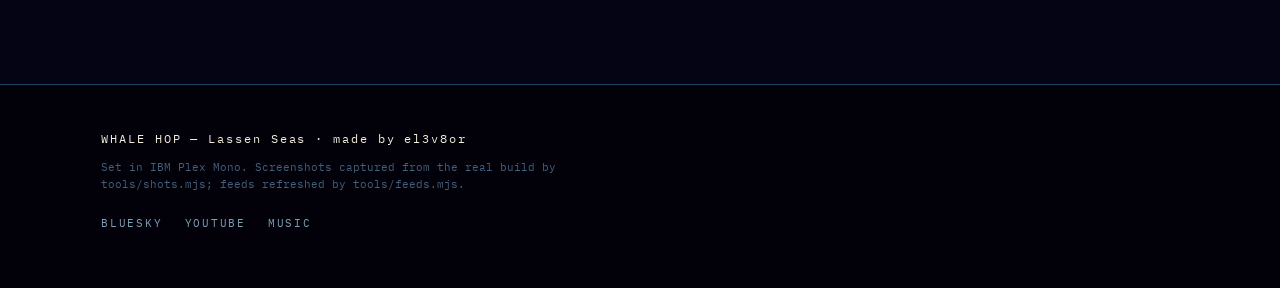
==== commit 6411c76a: "Soundings move up to 1,100m, right under the trailer The rail is built from DOM order, so the sectio" ====
--- a/index.html
+++ b/index.html
@@ -99,7 +99,7 @@
 <!-- ============================================================ TRAILER
      Between the summary and the features, and it earns a rail stop of its own:
      buildRail reads every main .sec with a data-band, so the climb runs
-     0m → 120m → 2,000m → 25,000m → 300,000m. site.js fills the whole thing from
+     0m → 120m → 1,100m → 2,000m → 25,000m → 300,000m. site.js fills the whole thing from
      content.trailer and REMOVES this section outright when it is switched off,
      so an empty key never leaves a headed section with a hole in it. -->
 <section id="trailer" class="sec" data-band="GULL LINE" data-alt="120">
@@ -109,6 +109,19 @@
       <div class="trailer-frame" id="trailer-frame"></div>
       <p id="trailer-link"></p>
     </div>
+  </div>
+</section>
+
+<!-- ============================================================ SOUNDINGS
+     Machine-written short notes, from soundings.json rather than content.json —
+     two owners, two files, so an automated writer has no way to reach Brenden's
+     copy. site.js removes this section when there is nothing to show. -->
+<section id="soundings" class="sec" data-band="SUNSET BAND" data-alt="1100">
+  <div class="wrap">
+    <p class="eyebrow" id="soundings-eyebrow">SOUNDINGS</p>
+    <h3 class="sec-h" id="soundings-heading"></h3>
+    <p class="sec-sub" id="soundings-sub"></p>
+    <ol class="sound-list" id="soundings-list"></ol>
   </div>
 </section>
 
@@ -129,20 +142,6 @@
     <div class="shots" id="shots"></div>
   </div>
 </section>
-
-<!-- ============================================================ SOUNDINGS
-     Machine-written short notes, from soundings.json rather than content.json —
-     two owners, two files, so an automated writer has no way to reach Brenden's
-     copy. site.js removes this section when there is nothing to show. -->
-<section id="soundings" class="sec" data-band="GALACTIC SHOAL" data-alt="150000">
-  <div class="wrap">
-    <p class="eyebrow" id="soundings-eyebrow">SOUNDINGS</p>
-    <h3 class="sec-h" id="soundings-heading"></h3>
-    <p class="sec-sub" id="soundings-sub"></p>
-    <ol class="sound-list" id="soundings-list"></ol>
-  </div>
-</section>
-
 <!-- ============================================================ FEEDS -->
 <section id="feeds" class="sec" data-band="THE ARCADE" data-alt="300000">
   <div class="wrap">
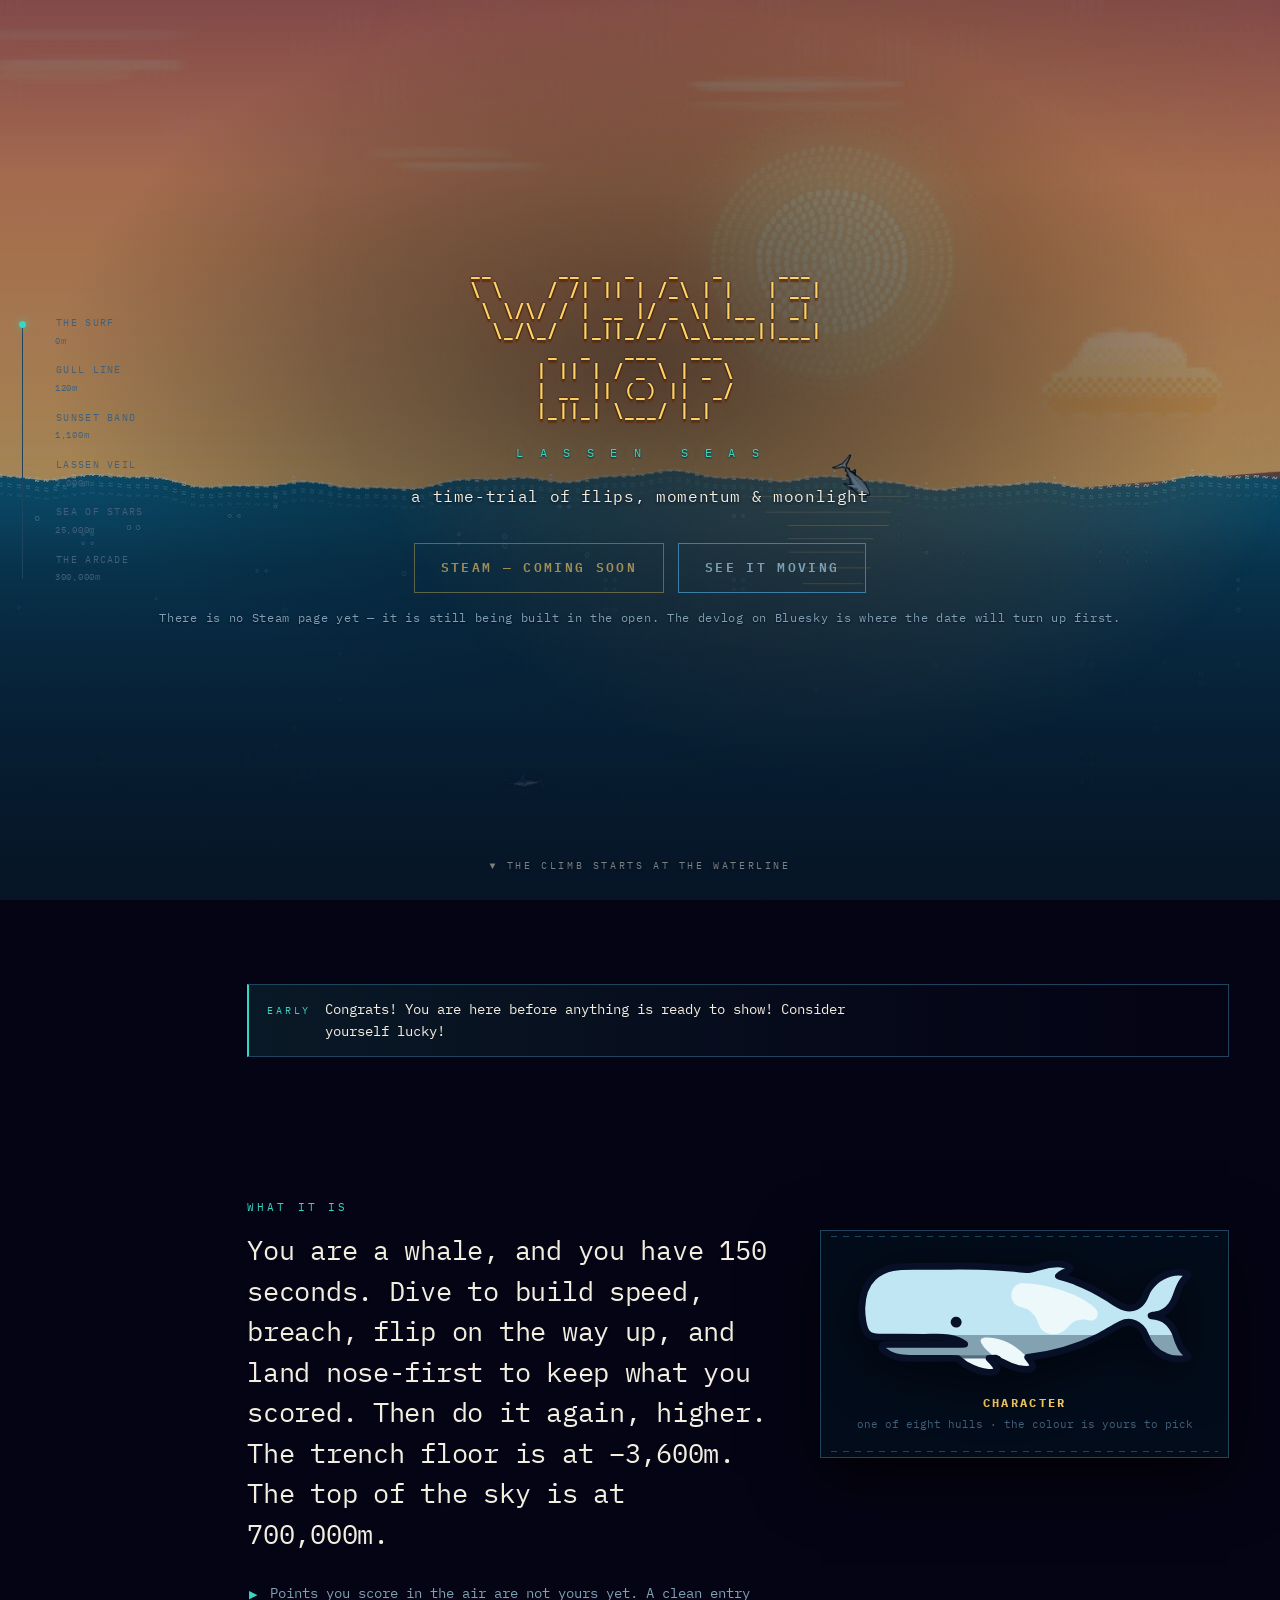
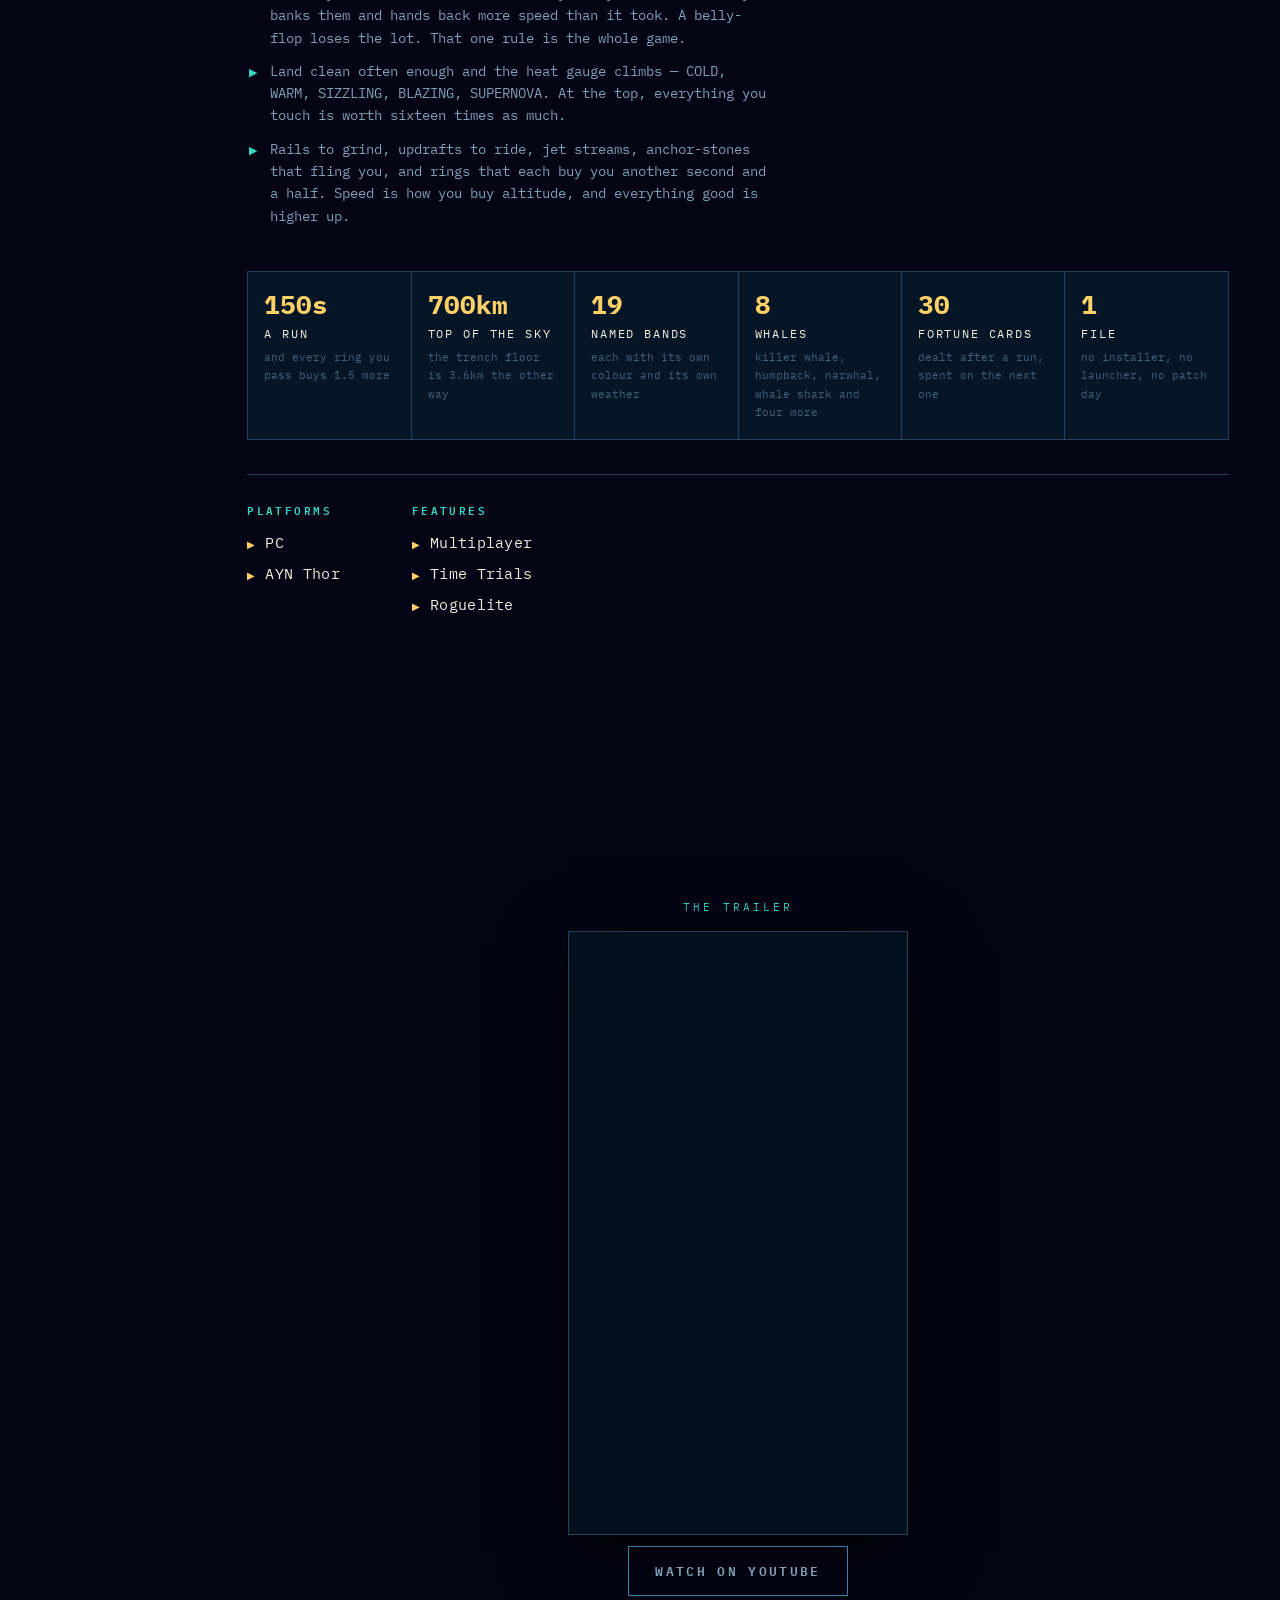
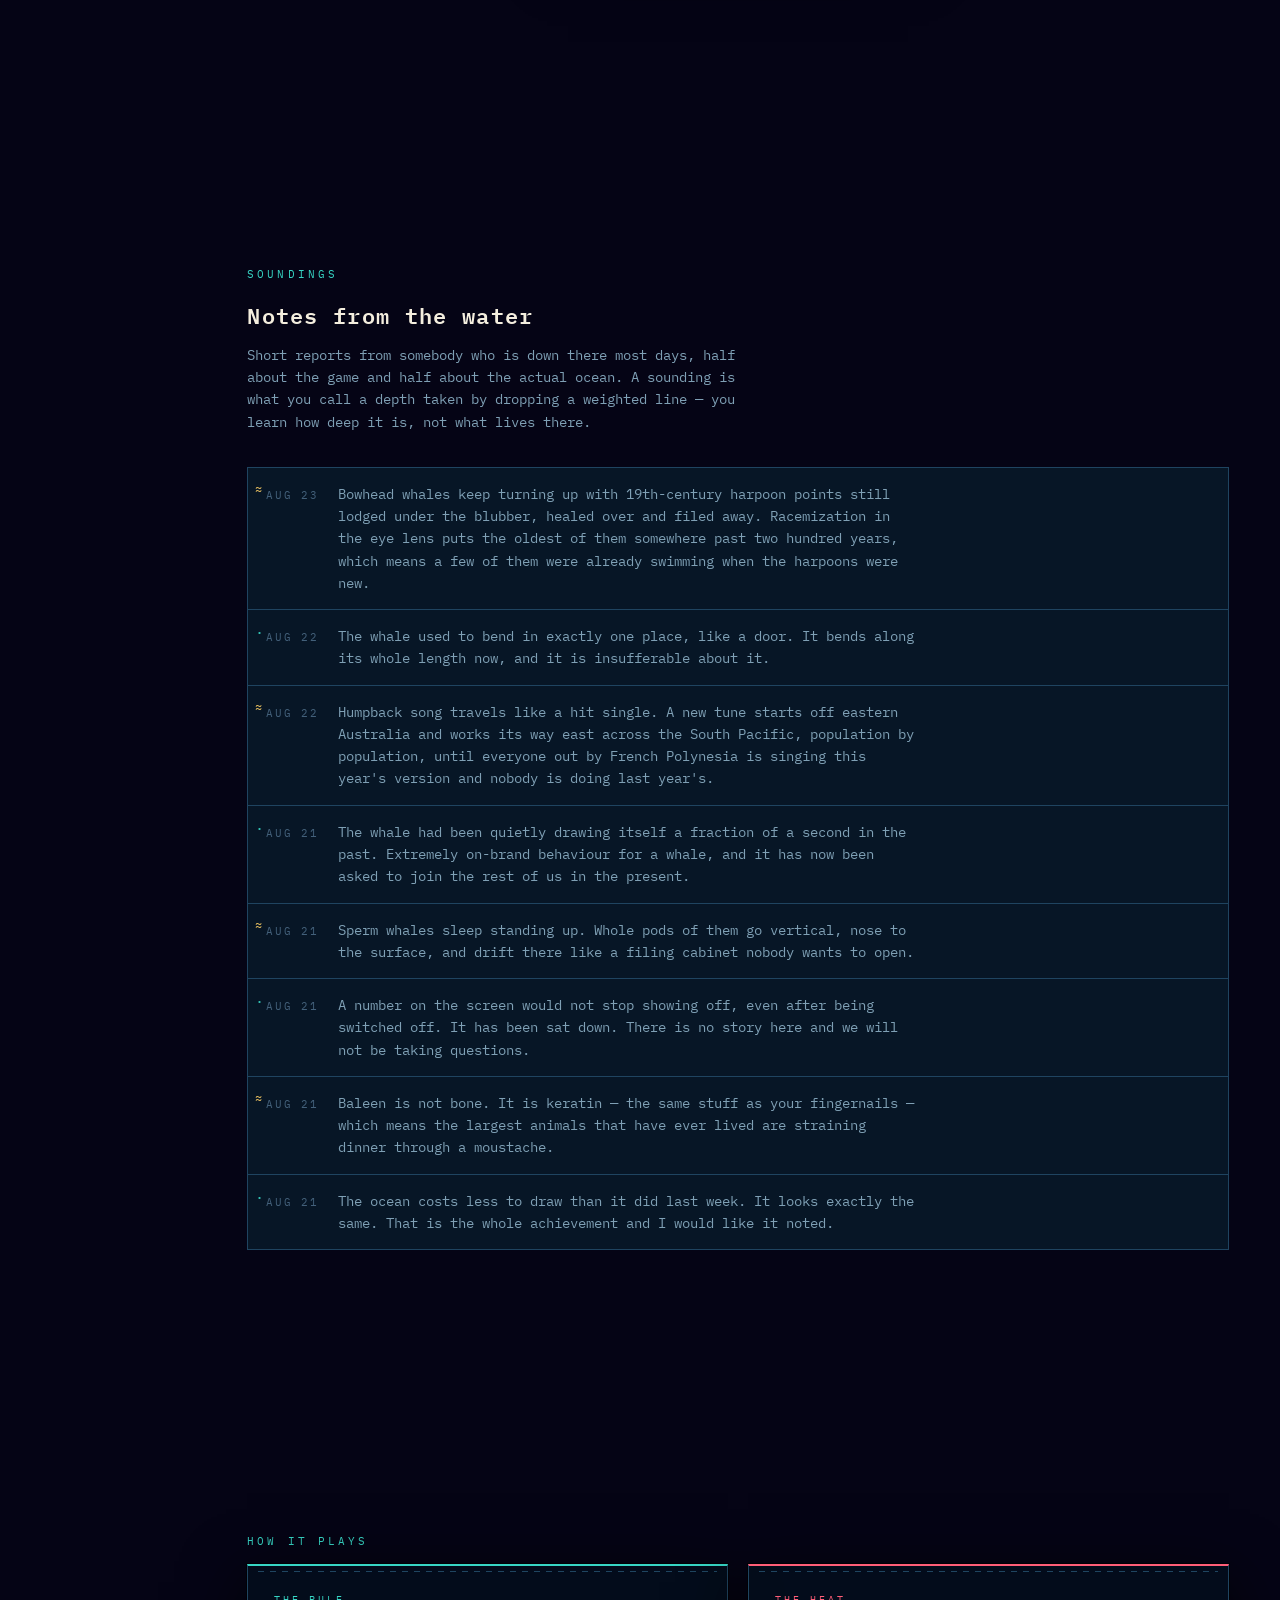
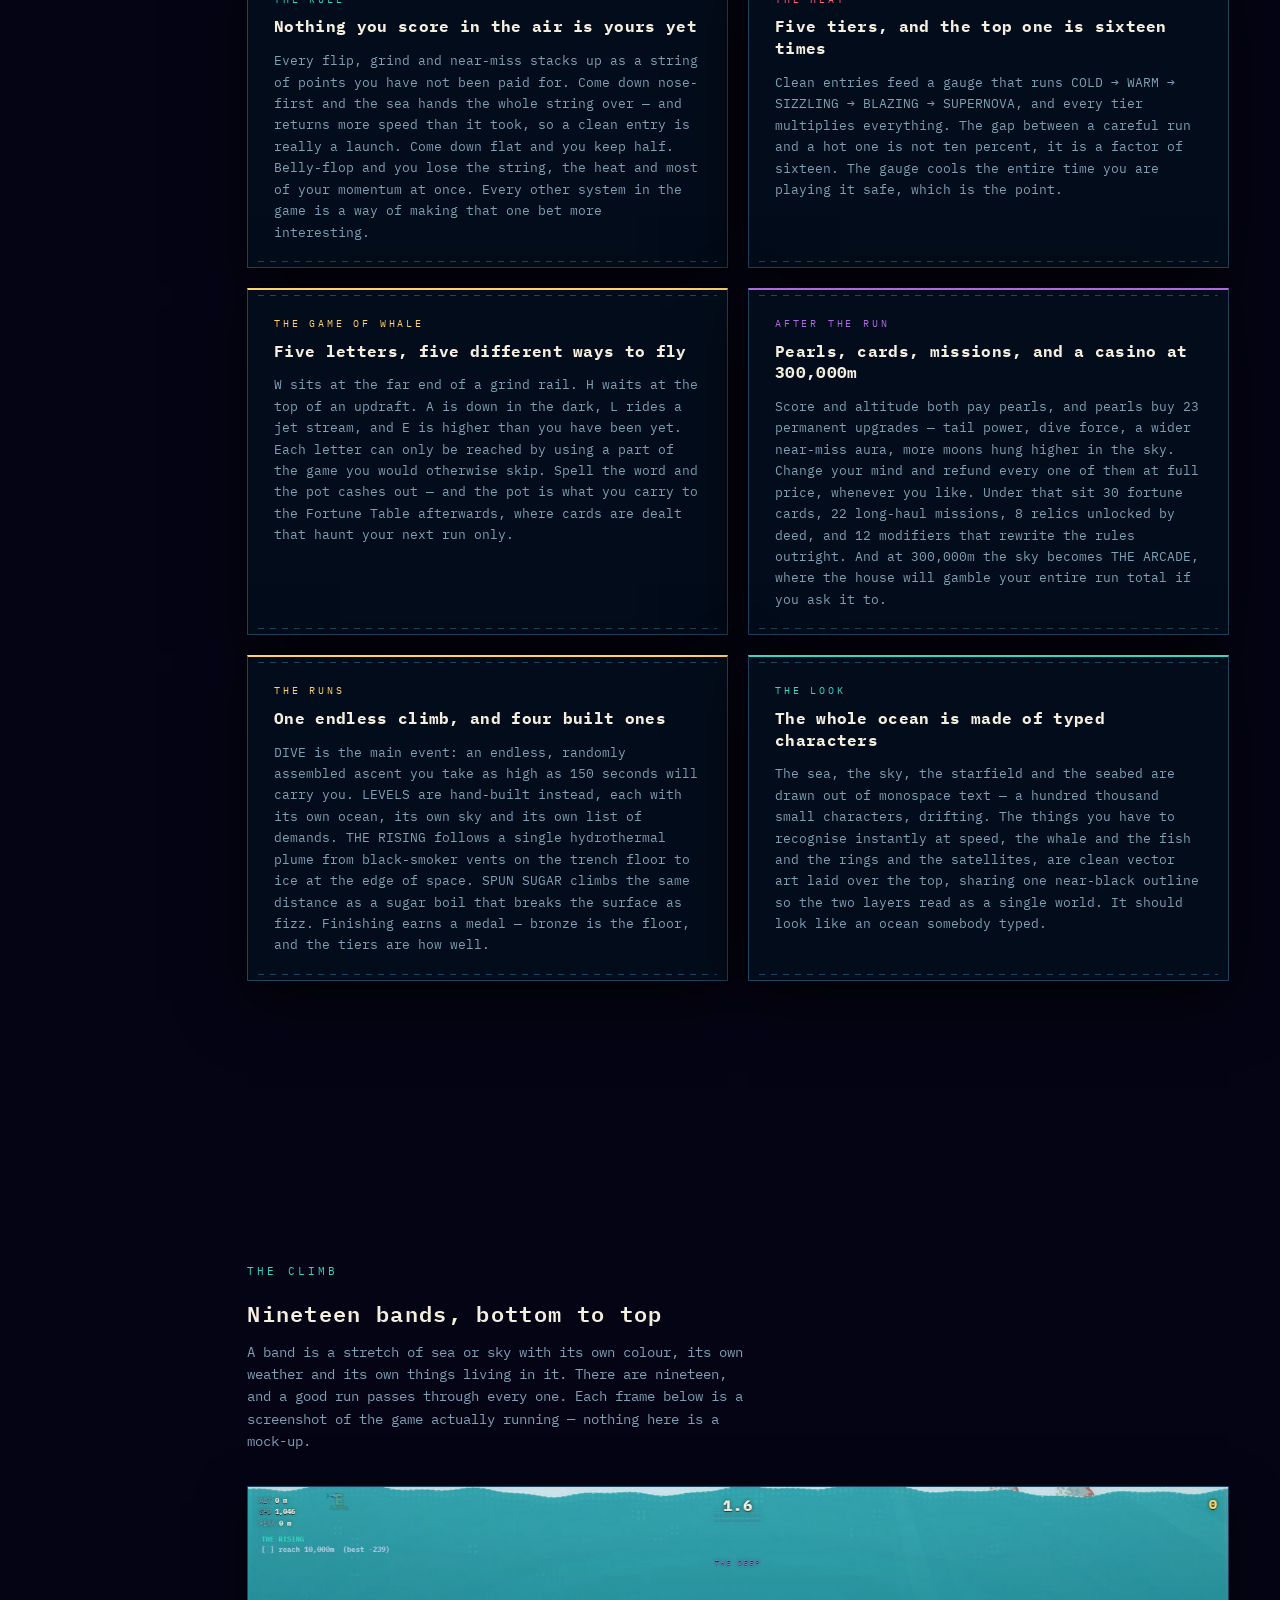
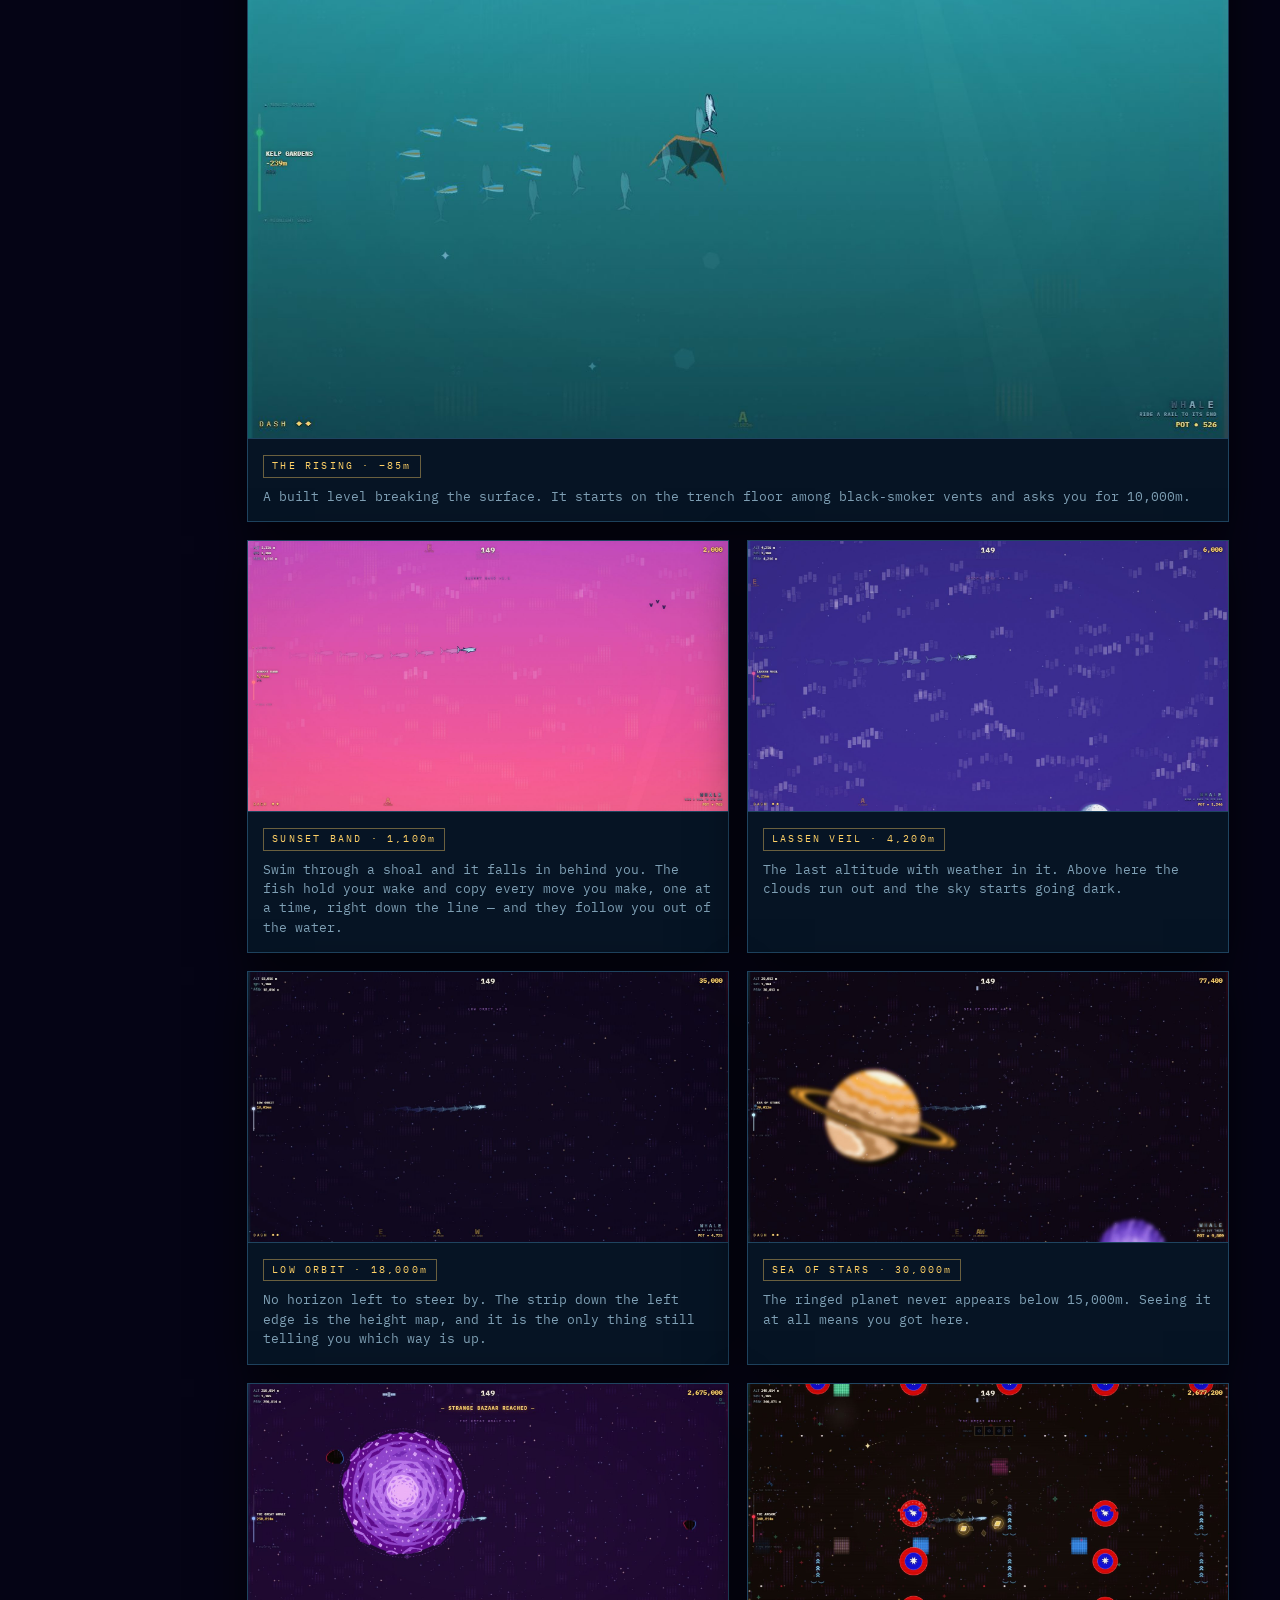
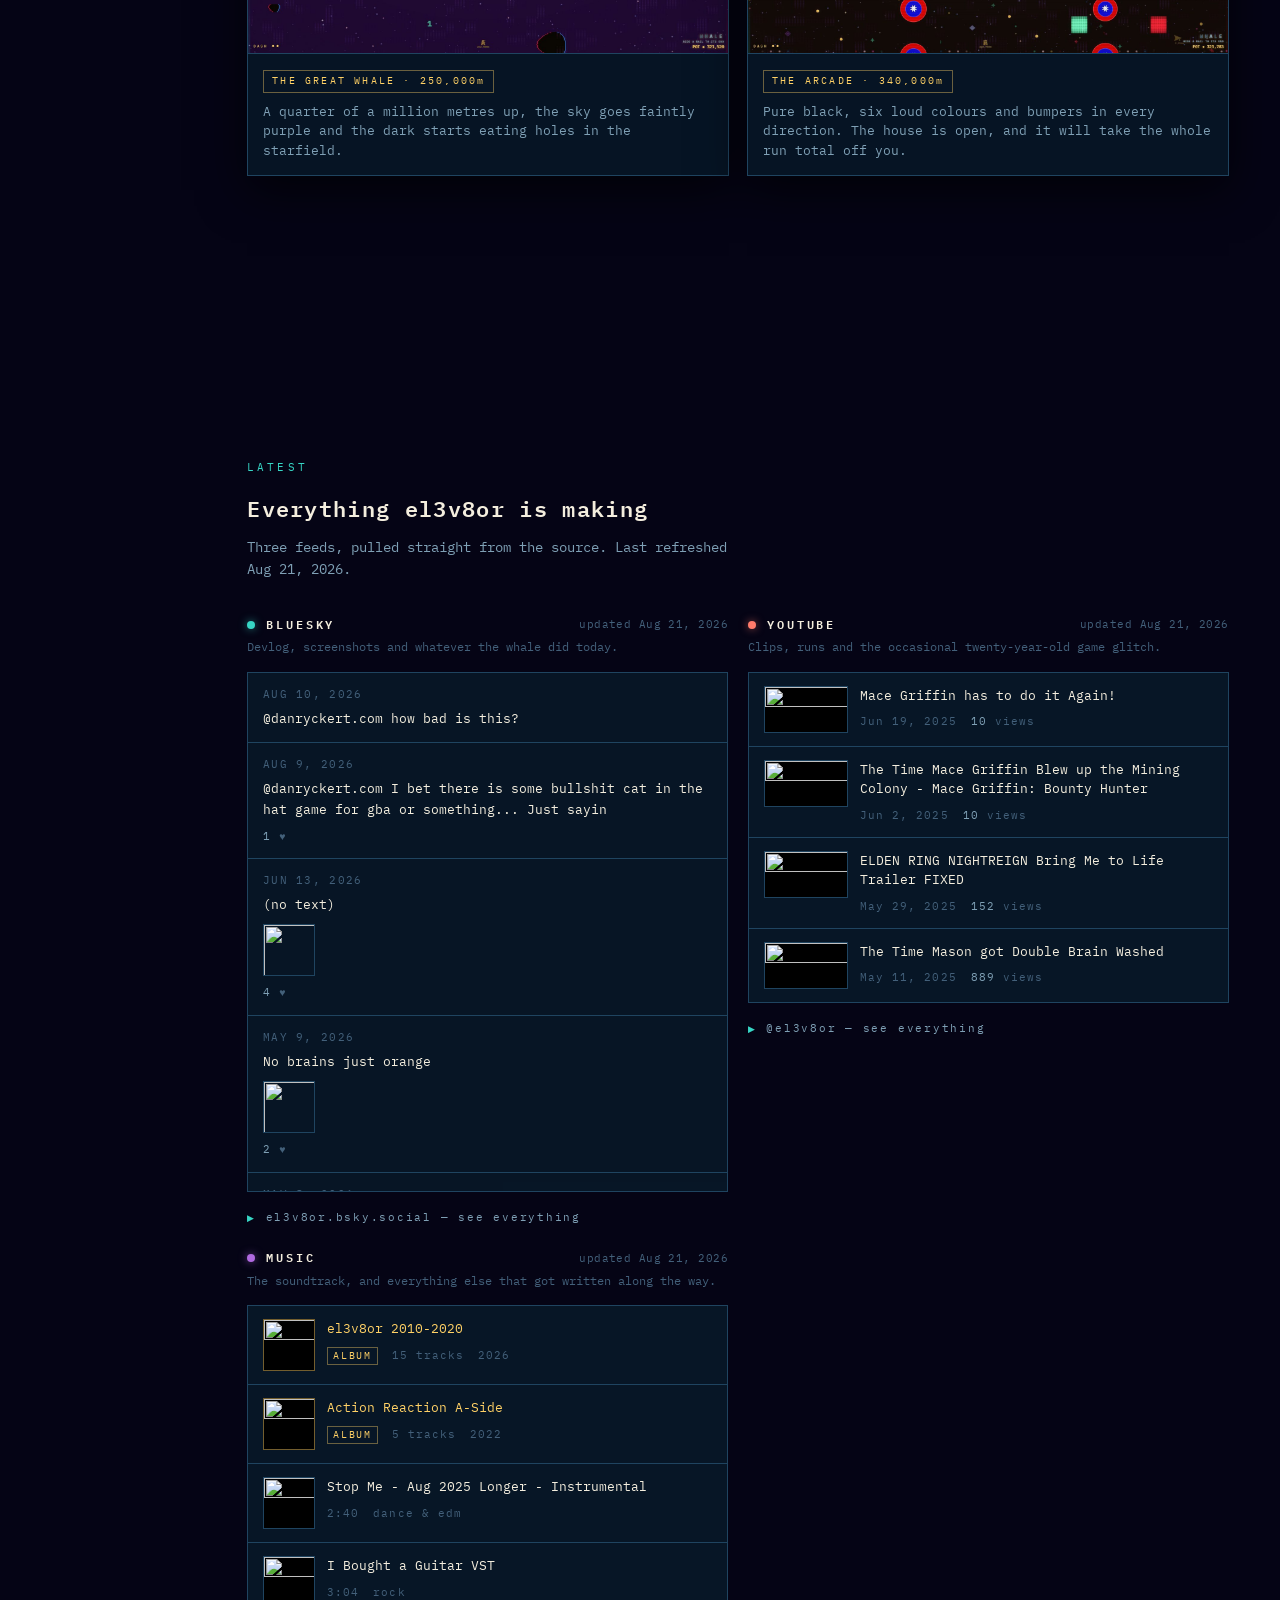
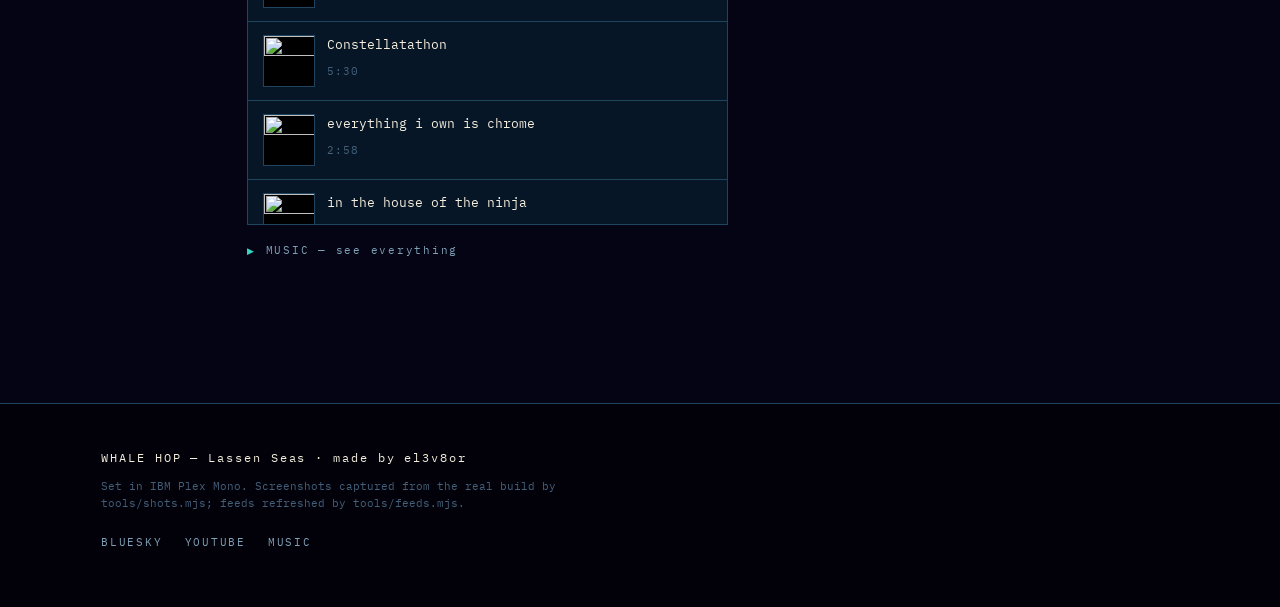
==== commit 427e13cd: "The site says what it runs on and what is in it PLATFORMS: PC and AYN Thor. FEATURES: Multiplayer, T" ====
--- a/index.html
+++ b/index.html
@@ -93,6 +93,12 @@
       <figure class="whale-box panel" id="whale-box"></figure>
     </div>
     <div class="facts" id="facts"></div>
+
+    <!-- PLATFORMS AND FEATURES. Filled by site.js from content.spec and REMOVED entirely
+         when that key is off, so an empty strip never leaves a pair of headed columns with
+         nothing under them. Deliberately below the facts: the numbers are the pitch, this
+         is the box copy a reader looks for once the pitch has landed. -->
+    <div class="spec" id="spec"></div>
   </div>
 </section>
 
--- a/assets/site.css
+++ b/assets/site.css
@@ -552,3 +552,25 @@
   .facts{grid-template-columns:1fr 1fr}
   .hero{min-height:92svh}
 }
+
+/* ---------- PLATFORMS + FEATURES ----------
+   Two columns that collapse to one on a phone. The rule above them is the same hairline
+   the facts row uses, so the block reads as a continuation of the summary rather than as
+   a new section wanting its own attention. */
+.spec{
+  display:flex; flex-wrap:wrap; gap:34px 72px;
+  margin-top:34px; padding-top:26px; border-top:1px solid var(--line);
+}
+.spec-label{
+  margin:0 0 12px; font-size:11px; letter-spacing:.22em; font-weight:600;
+  color:var(--teal); text-transform:uppercase;
+}
+.spec-list{list-style:none; margin:0; padding:0; display:flex; flex-direction:column; gap:7px}
+.spec-list li{
+  color:var(--ink); font-size:14.5px; letter-spacing:.02em;
+  display:flex; align-items:baseline; gap:10px;
+}
+/* The same marker the pitch list uses, in gold rather than teal. Written as a literal
+   glyph: a CSS escape sent through this toolchain arrived as an octal control byte. */
+.spec-list li::before{content:"▶"; color:var(--gold); font-size:.72em; line-height:1.5}
+@media (max-width:620px){ .spec{gap:26px 40px} }
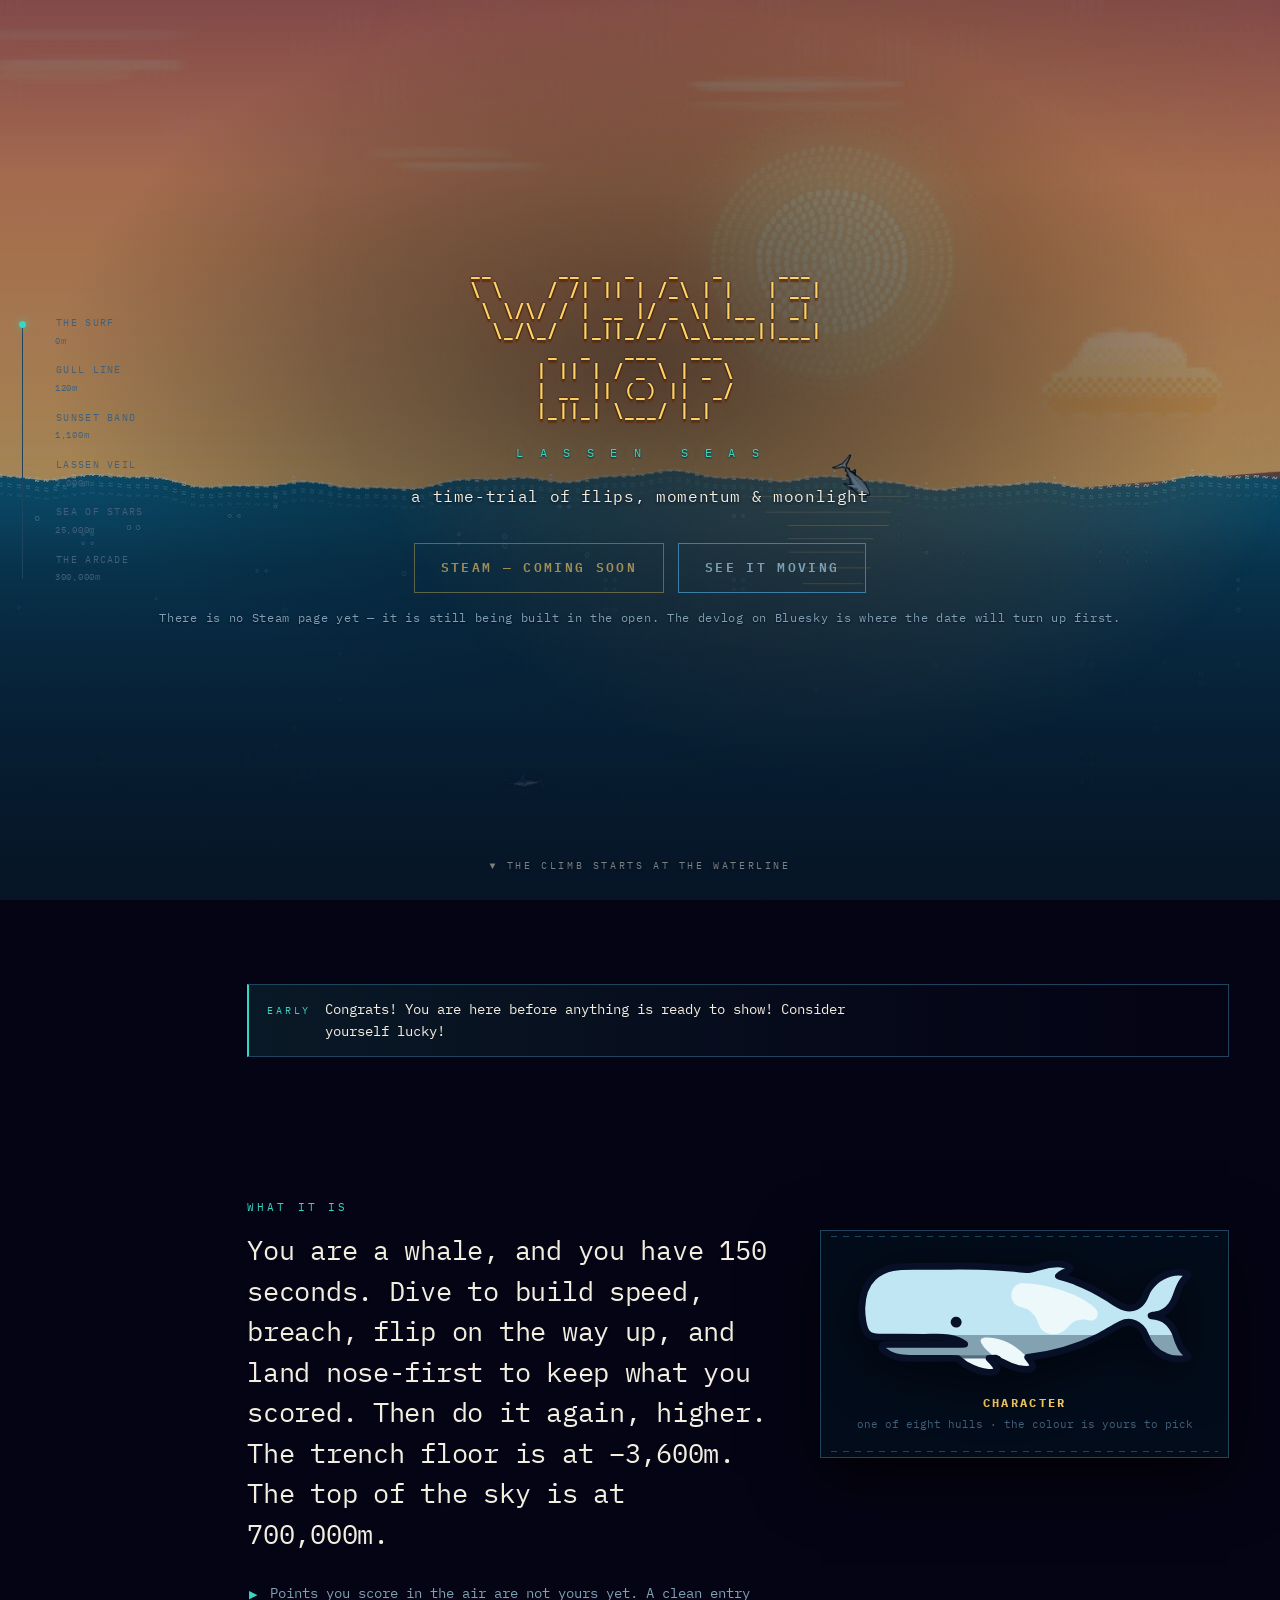
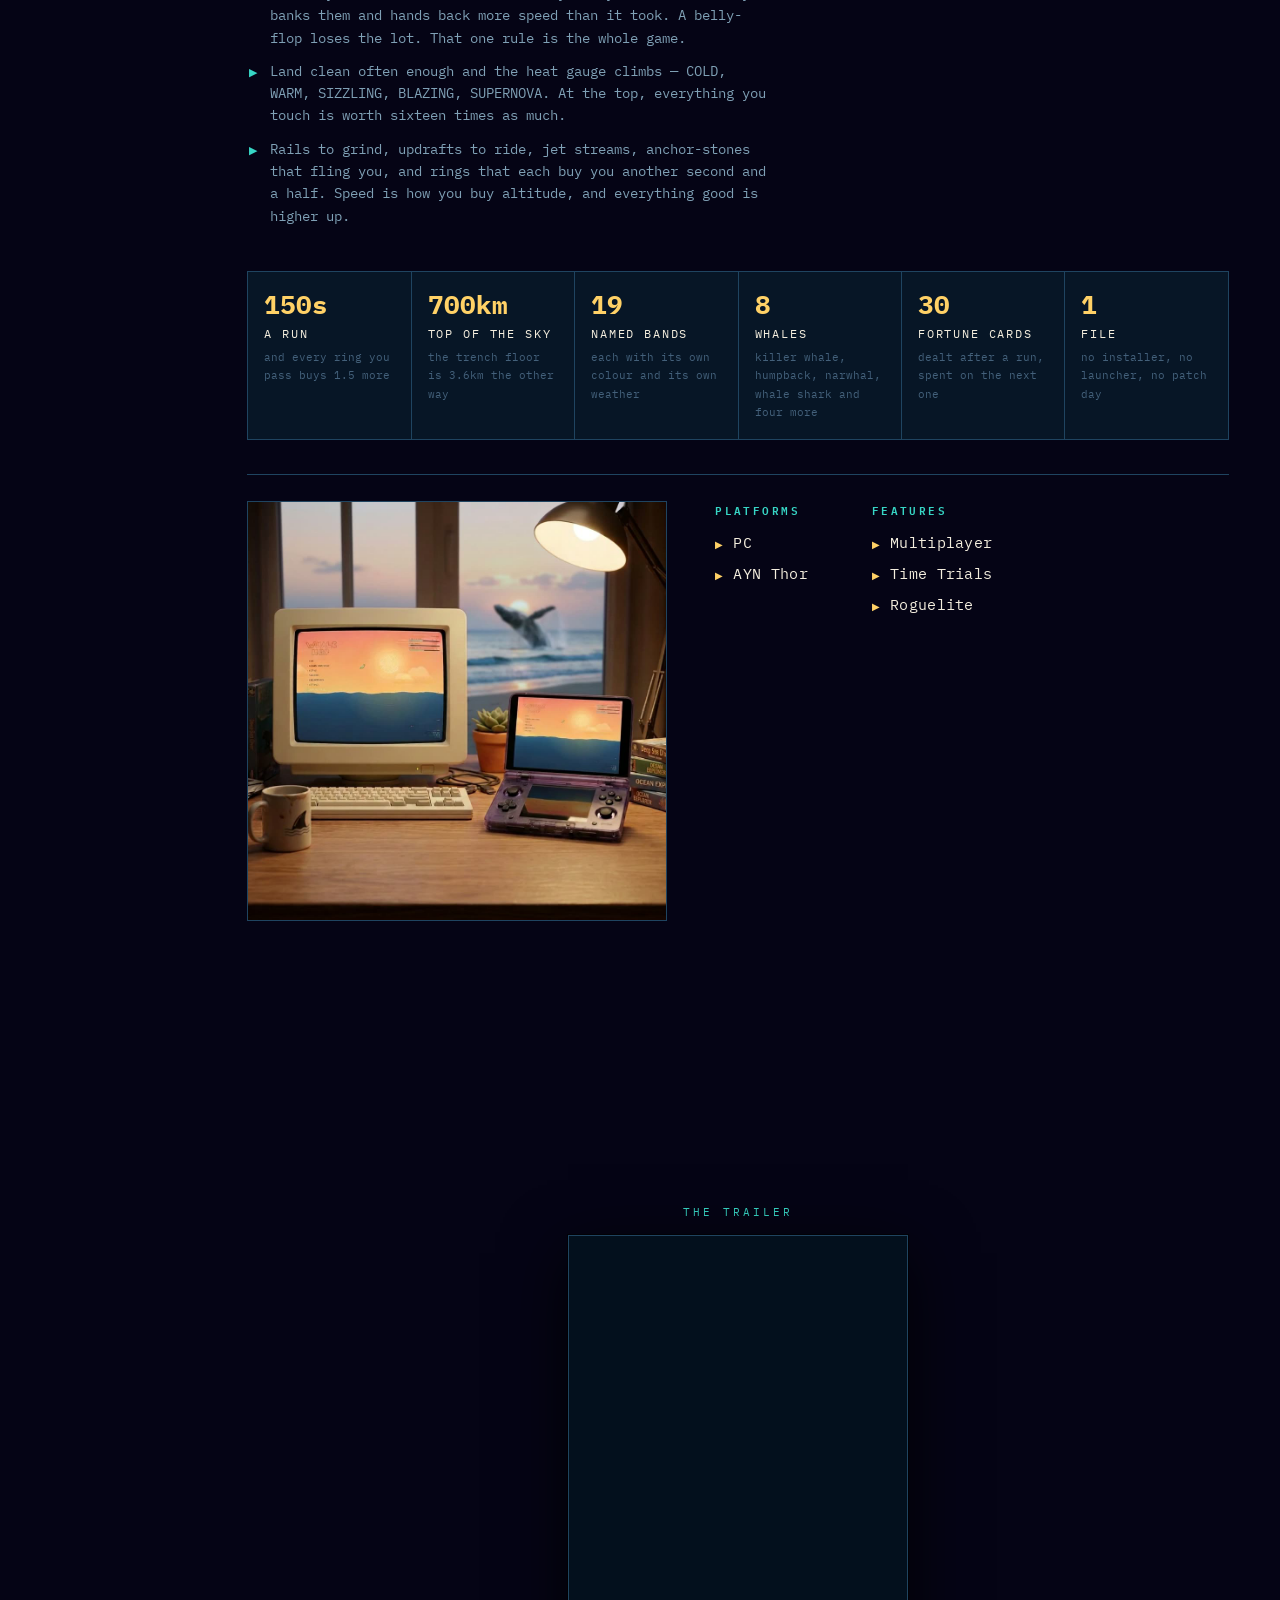
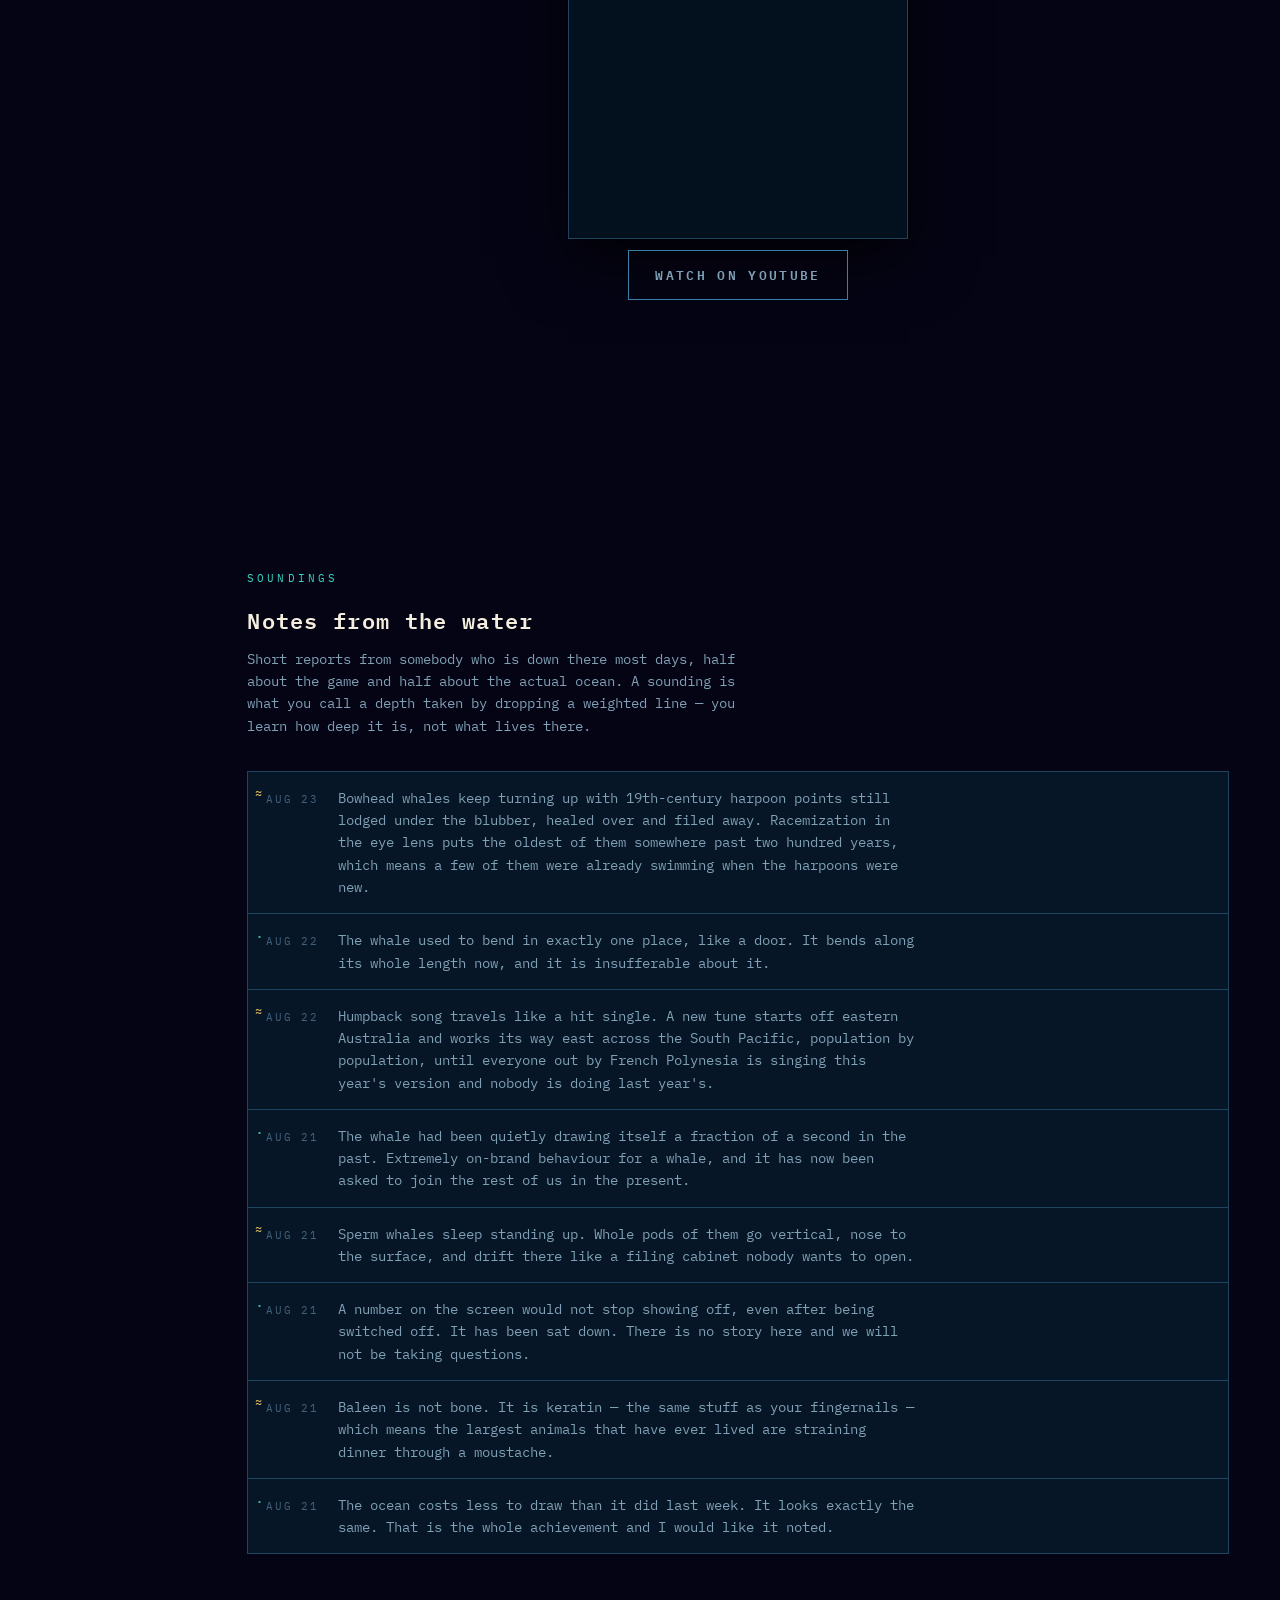
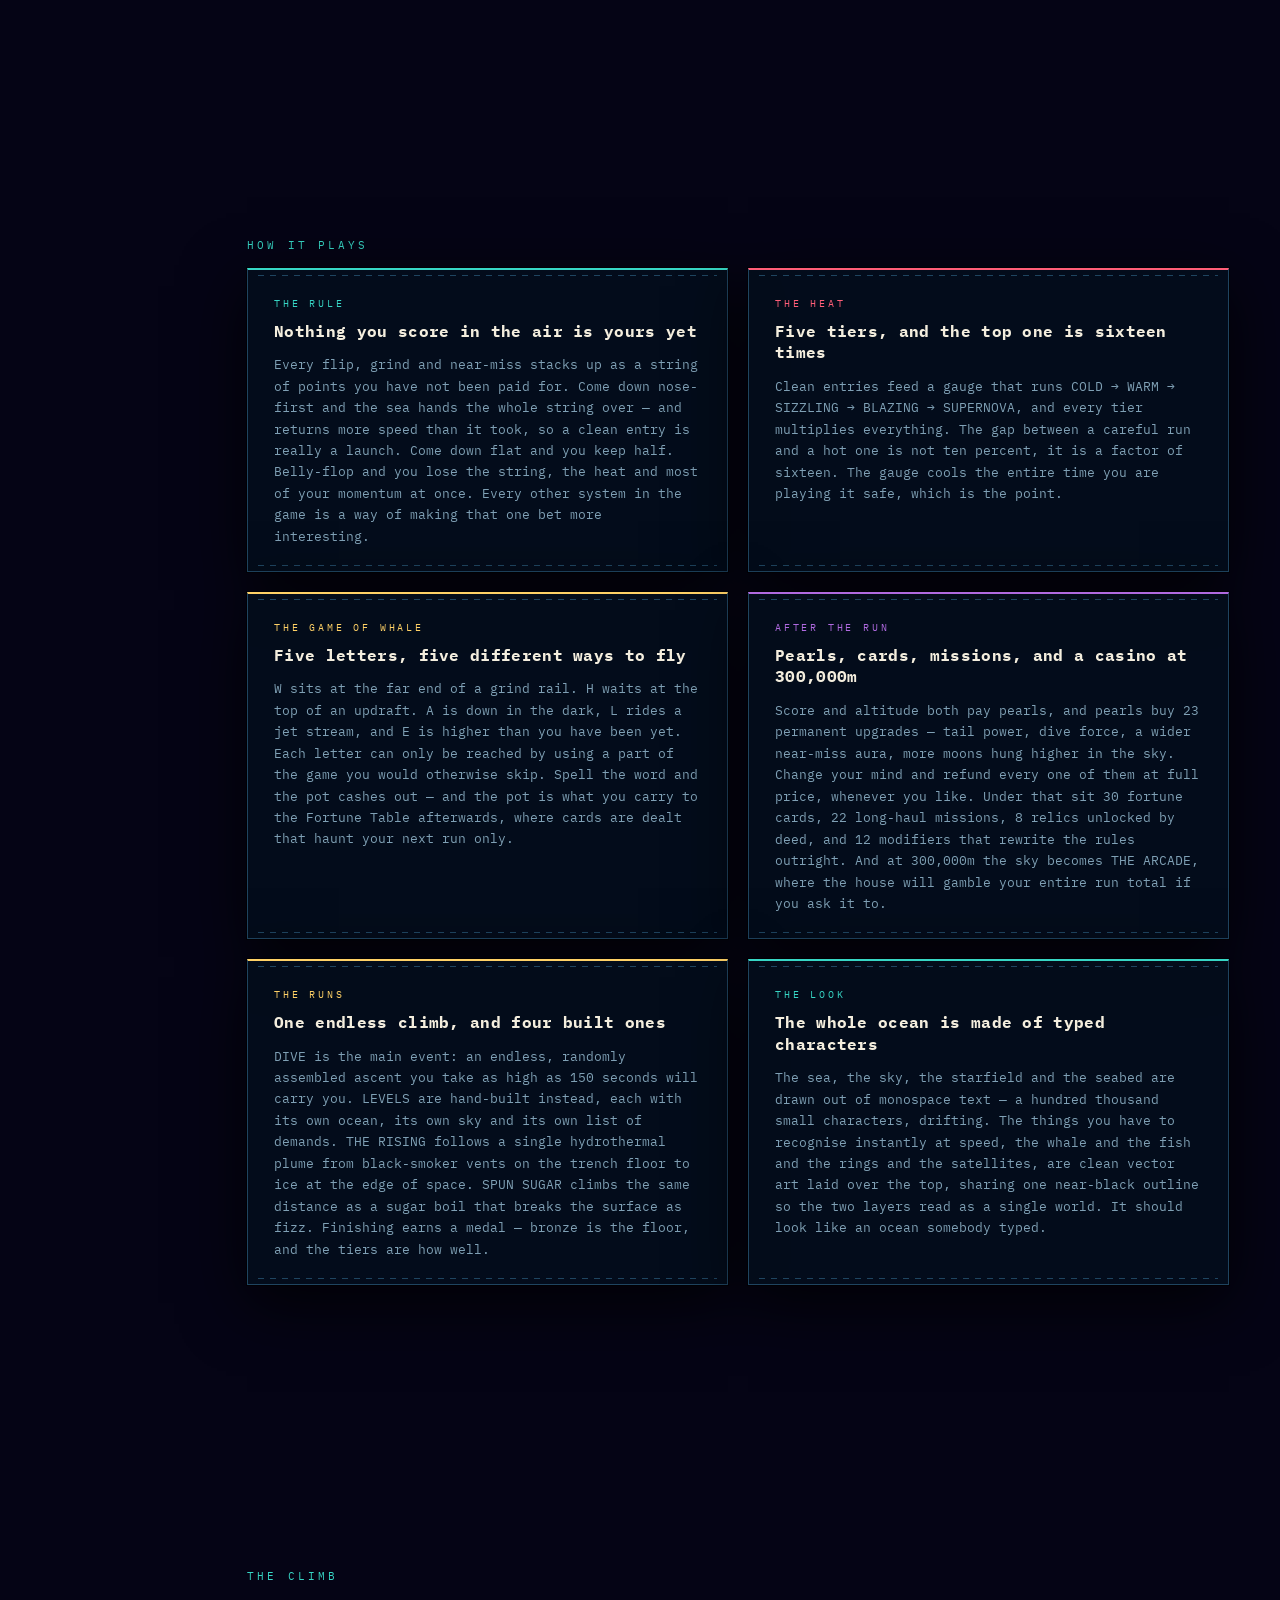
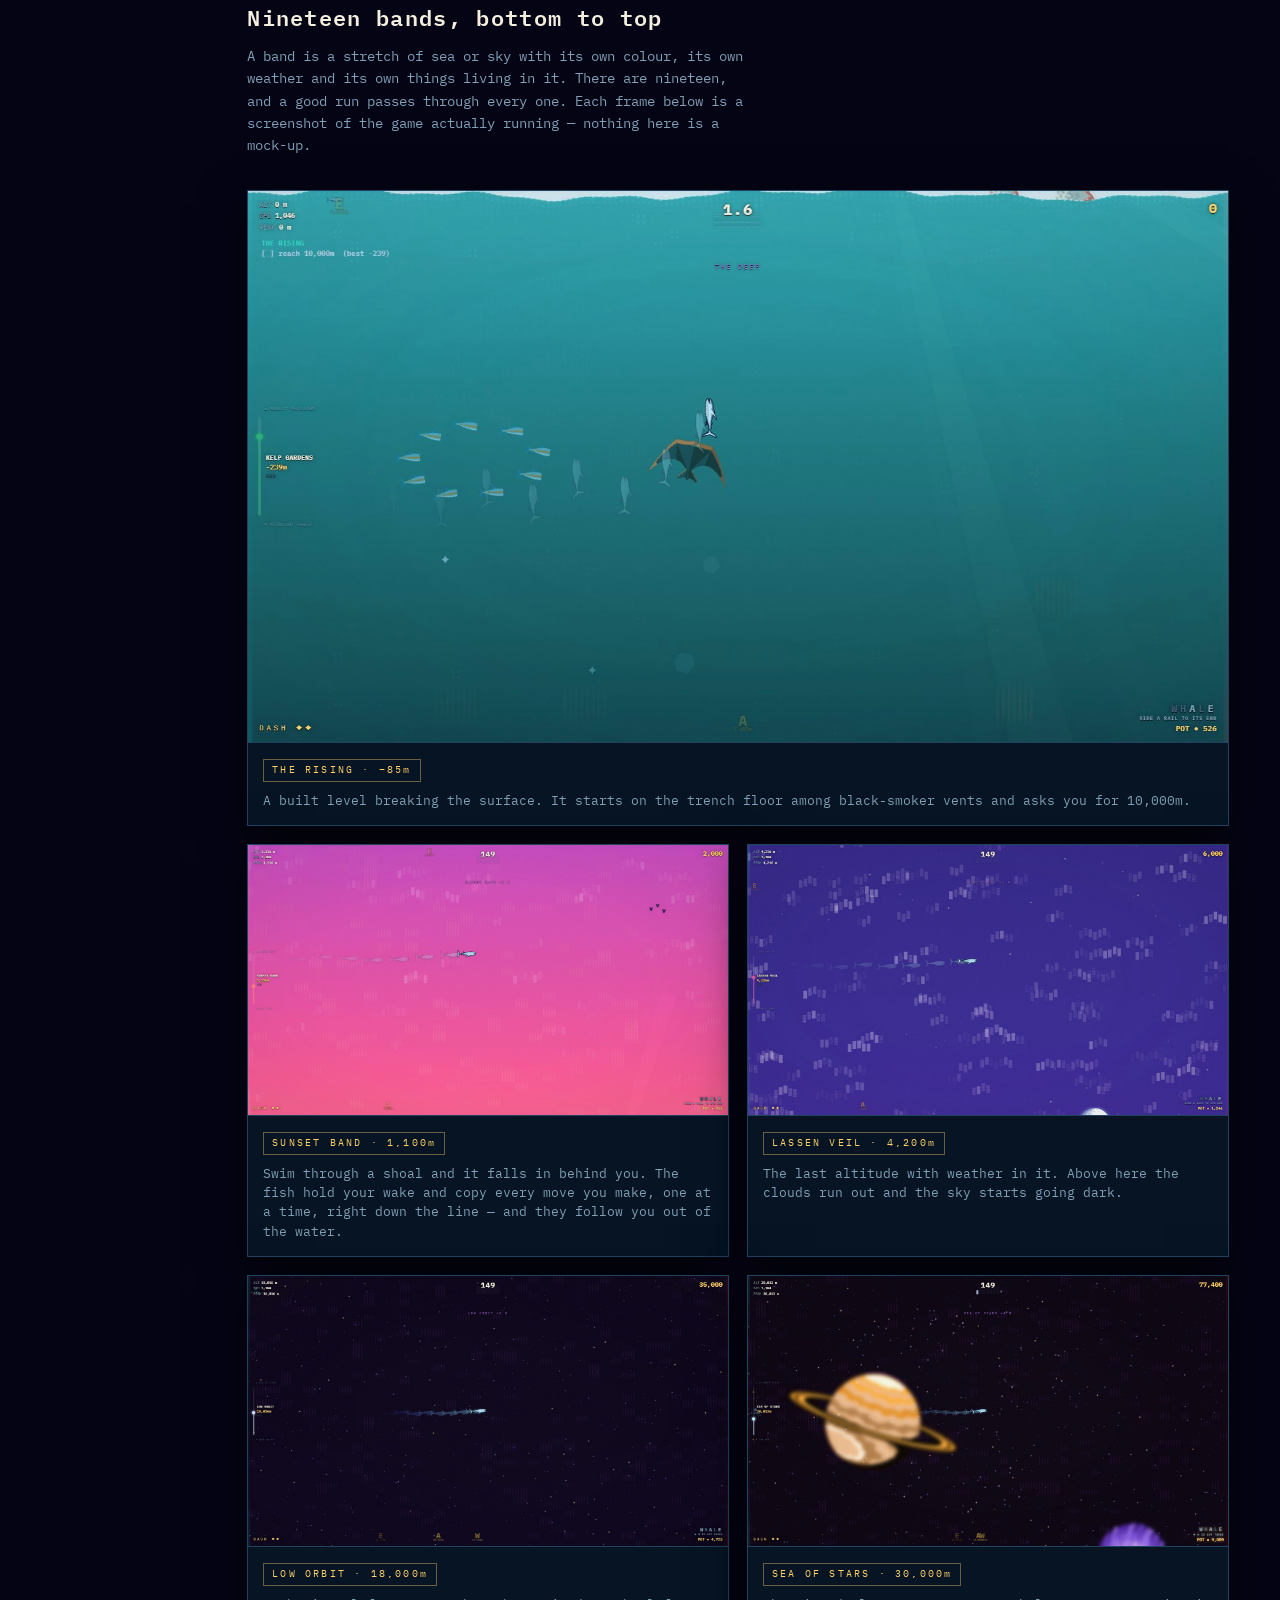
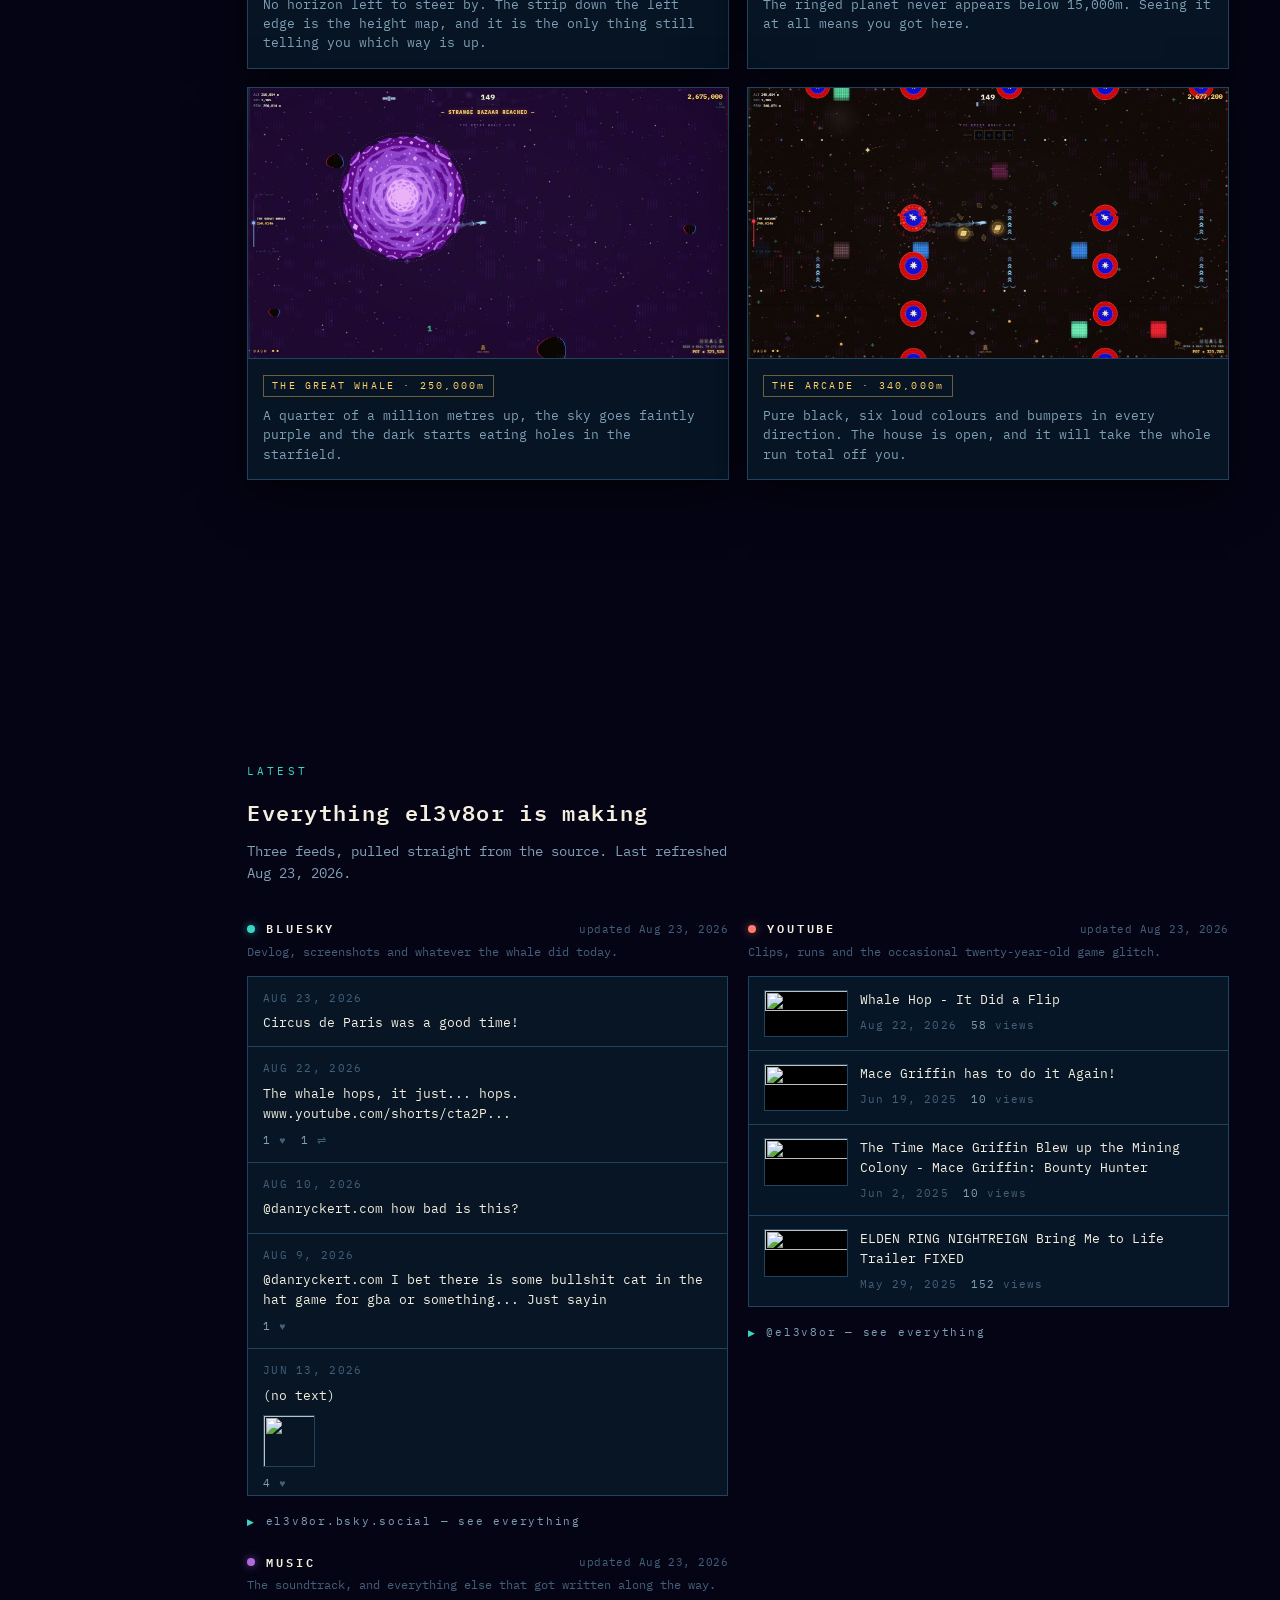
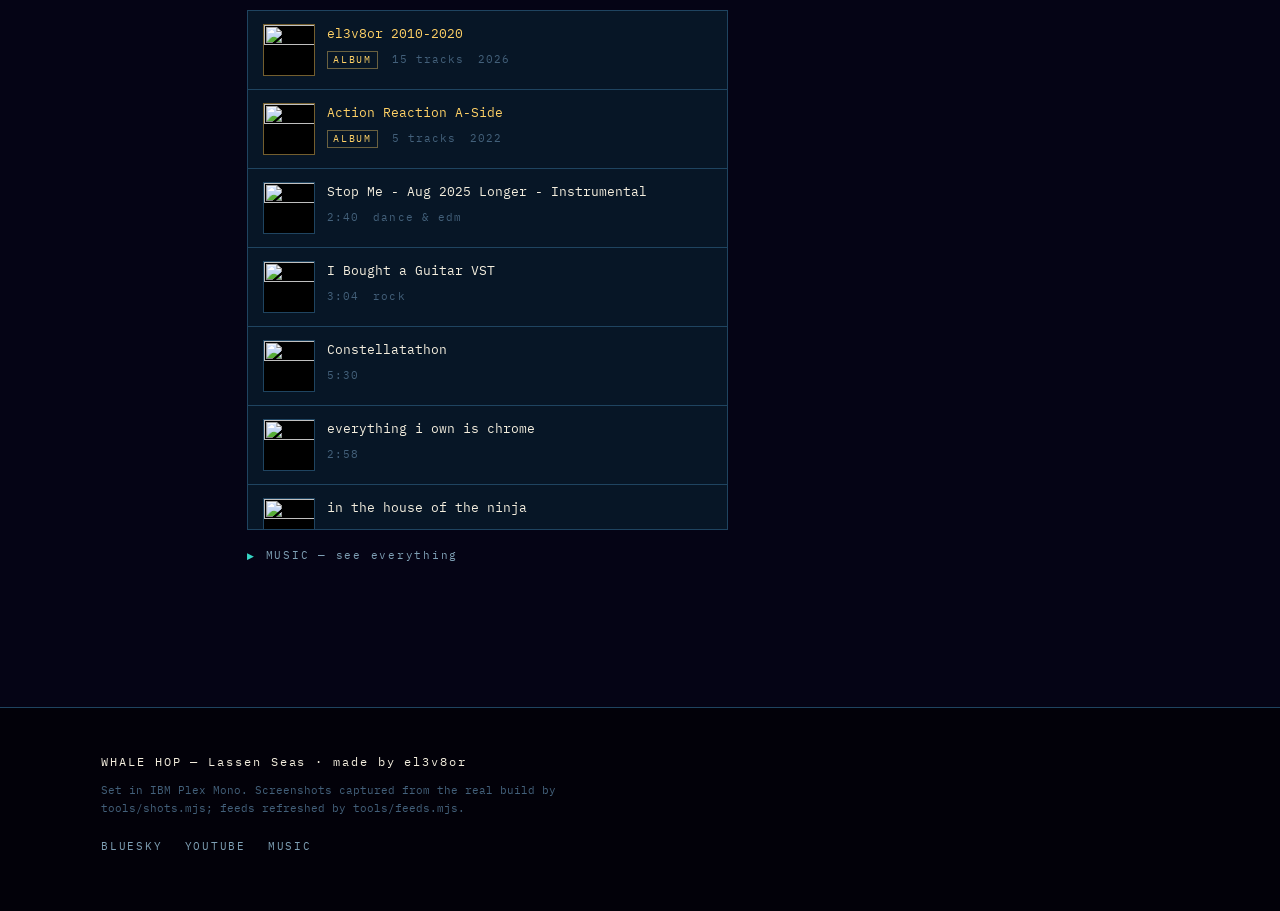
==== commit d212c1b7: "The feeds move local too, and the link preview becomes the promo card TOOLS: nothing under tools/ is" ====
--- a/index.html
+++ b/index.html
@@ -15,9 +15,13 @@
 <meta property="og:url" content="https://whalehop.net/">
 <meta property="og:title" content="WHALE HOP — Lassen Seas">
 <meta property="og:description" content="You are a whale with 150 seconds. Dive for speed, breach, flip, and land nose-first to keep the points. Climb from the trench floor to the top of the sky.">
-<meta property="og:image" content="https://whalehop.net/img/title.jpg">
-<meta property="og:image:width" content="1600">
-<meta property="og:image:height" content="900">
+<!-- promo-card.jpg is the 1.91:1 crop, which is the shape every link preview wants; the
+     square source would be letterboxed or centre-cropped by each scraper differently.
+     THE WIDTH AND HEIGHT ARE PART OF THE SWAP: they were 1600x900 for title.jpg, and a
+     scraper that trusts them over the file lays out the wrong box. -->
+<meta property="og:image" content="https://whalehop.net/img/promo-card.jpg">
+<meta property="og:image:width" content="1200">
+<meta property="og:image:height" content="628">
 <meta name="twitter:card" content="summary_large_image">
 
 <link rel="icon" href="data:image/svg+xml,%3Csvg xmlns='http://www.w3.org/2000/svg' viewBox='0 0 32 32'%3E%3Crect width='32' height='32' fill='%23050415'/%3E%3Ctext x='16' y='23' font-size='20' text-anchor='middle' fill='%23ffd166' font-family='monospace'%3E%E2%89%88%3C/text%3E%3C/svg%3E">
--- a/assets/site.css
+++ b/assets/site.css
@@ -554,13 +554,25 @@
 }
 
 /* ---------- PLATFORMS + FEATURES ----------
-   Two columns that collapse to one on a phone. The rule above them is the same hairline
-   the facts row uses, so the block reads as a continuation of the summary rather than as
-   a new section wanting its own attention. */
+   Art on the left, box copy on the right, the way a store page reads. The rule above the
+   block is the same hairline the facts row uses, so it continues the summary rather than
+   announcing itself as a new section.
+
+   The image is given a MAX width in ch rather than a percentage: the columns beside it are
+   short lists, and a percentage split leaves the art enormous next to five words. */
 .spec{
-  display:flex; flex-wrap:wrap; gap:34px 72px;
+  display:flex; flex-wrap:wrap; gap:34px 48px; align-items:flex-start;
   margin-top:34px; padding-top:26px; border-top:1px solid var(--line);
 }
+.spec-art{margin:0; flex:1 1 300px; max-width:420px}
+.spec-art img{
+  display:block; width:100%; height:auto;
+  border:1px solid var(--line);
+}
+.spec-art figcaption{
+  margin-top:9px; font-size:11.5px; color:var(--faint); line-height:1.5;
+}
+.spec-cols{display:flex; flex-wrap:wrap; gap:30px 64px; flex:1 1 260px}
 .spec-label{
   margin:0 0 12px; font-size:11px; letter-spacing:.22em; font-weight:600;
   color:var(--teal); text-transform:uppercase;
@@ -573,4 +585,4 @@
 /* The same marker the pitch list uses, in gold rather than teal. Written as a literal
    glyph: a CSS escape sent through this toolchain arrived as an octal control byte. */
 .spec-list li::before{content:"▶"; color:var(--gold); font-size:.72em; line-height:1.5}
-@media (max-width:620px){ .spec{gap:26px 40px} }
+@media (max-width:620px){ .spec{gap:26px 40px} .spec-art{max-width:none} }
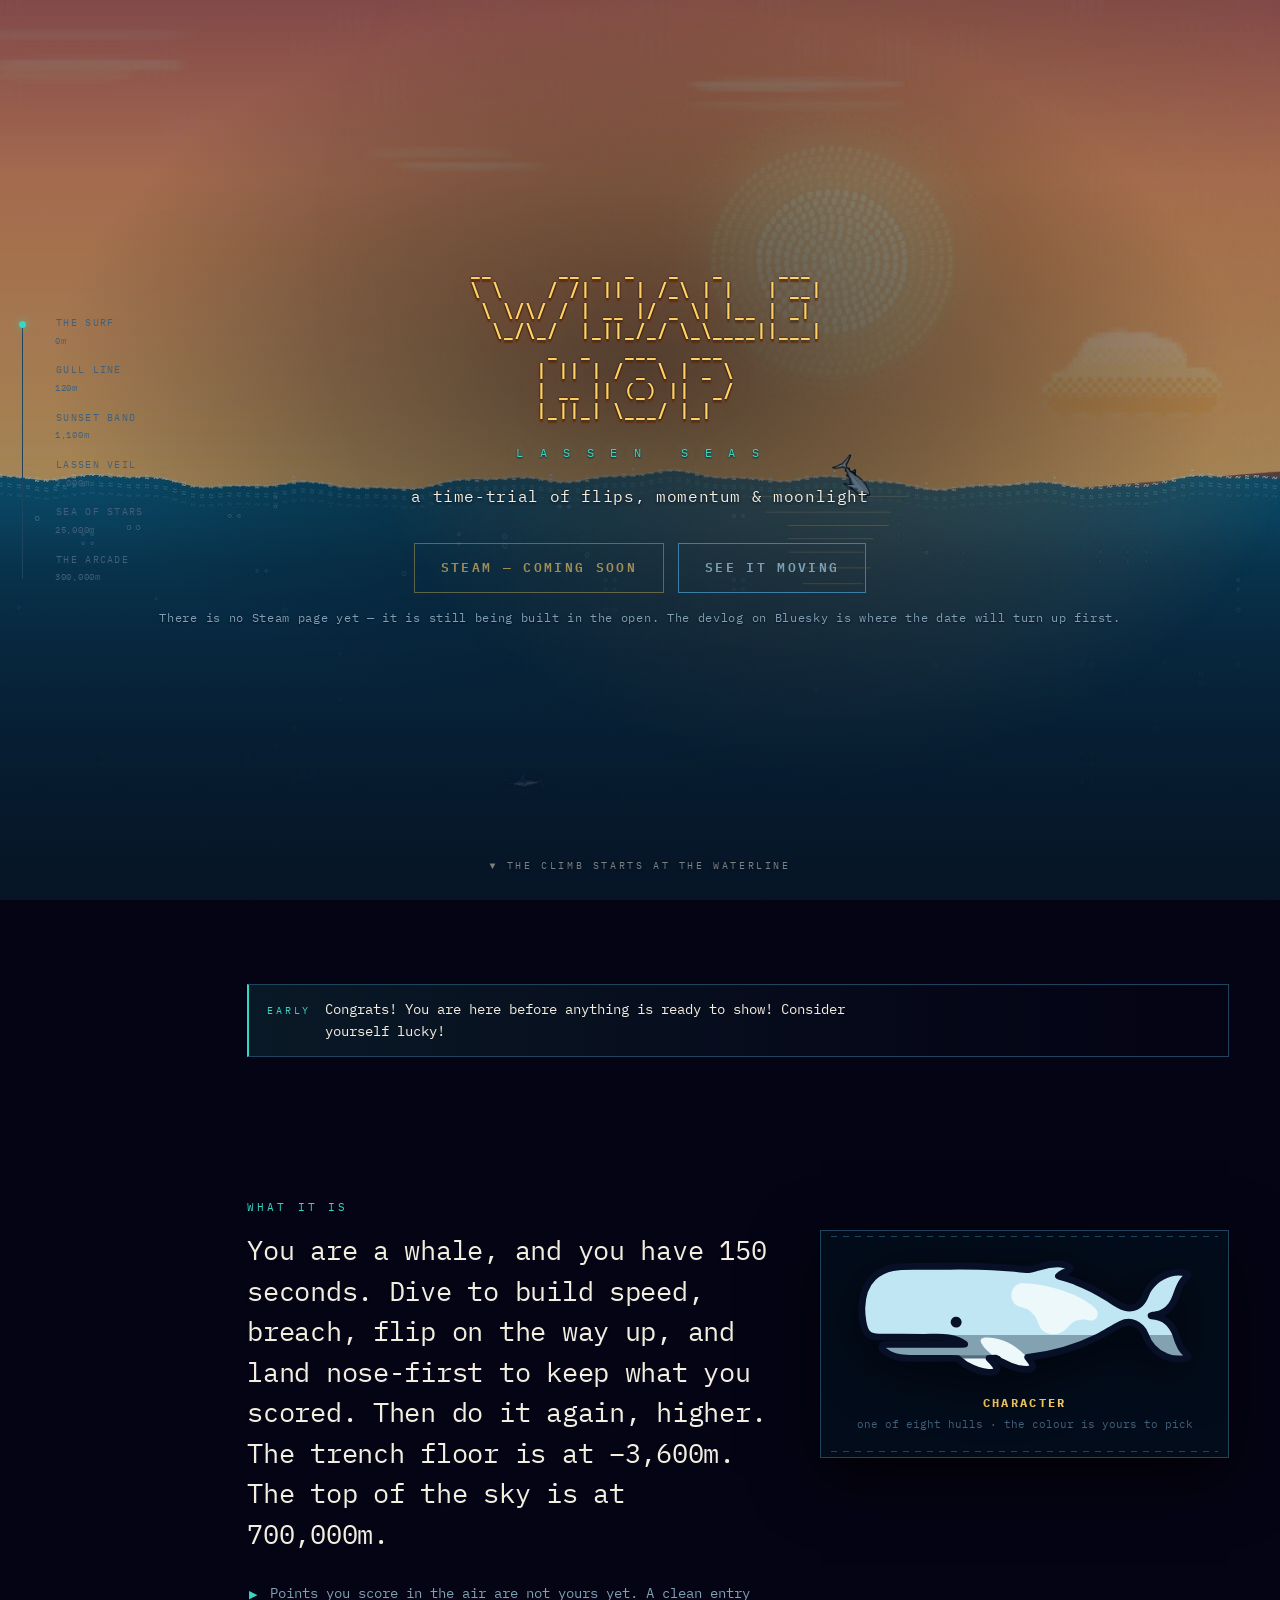
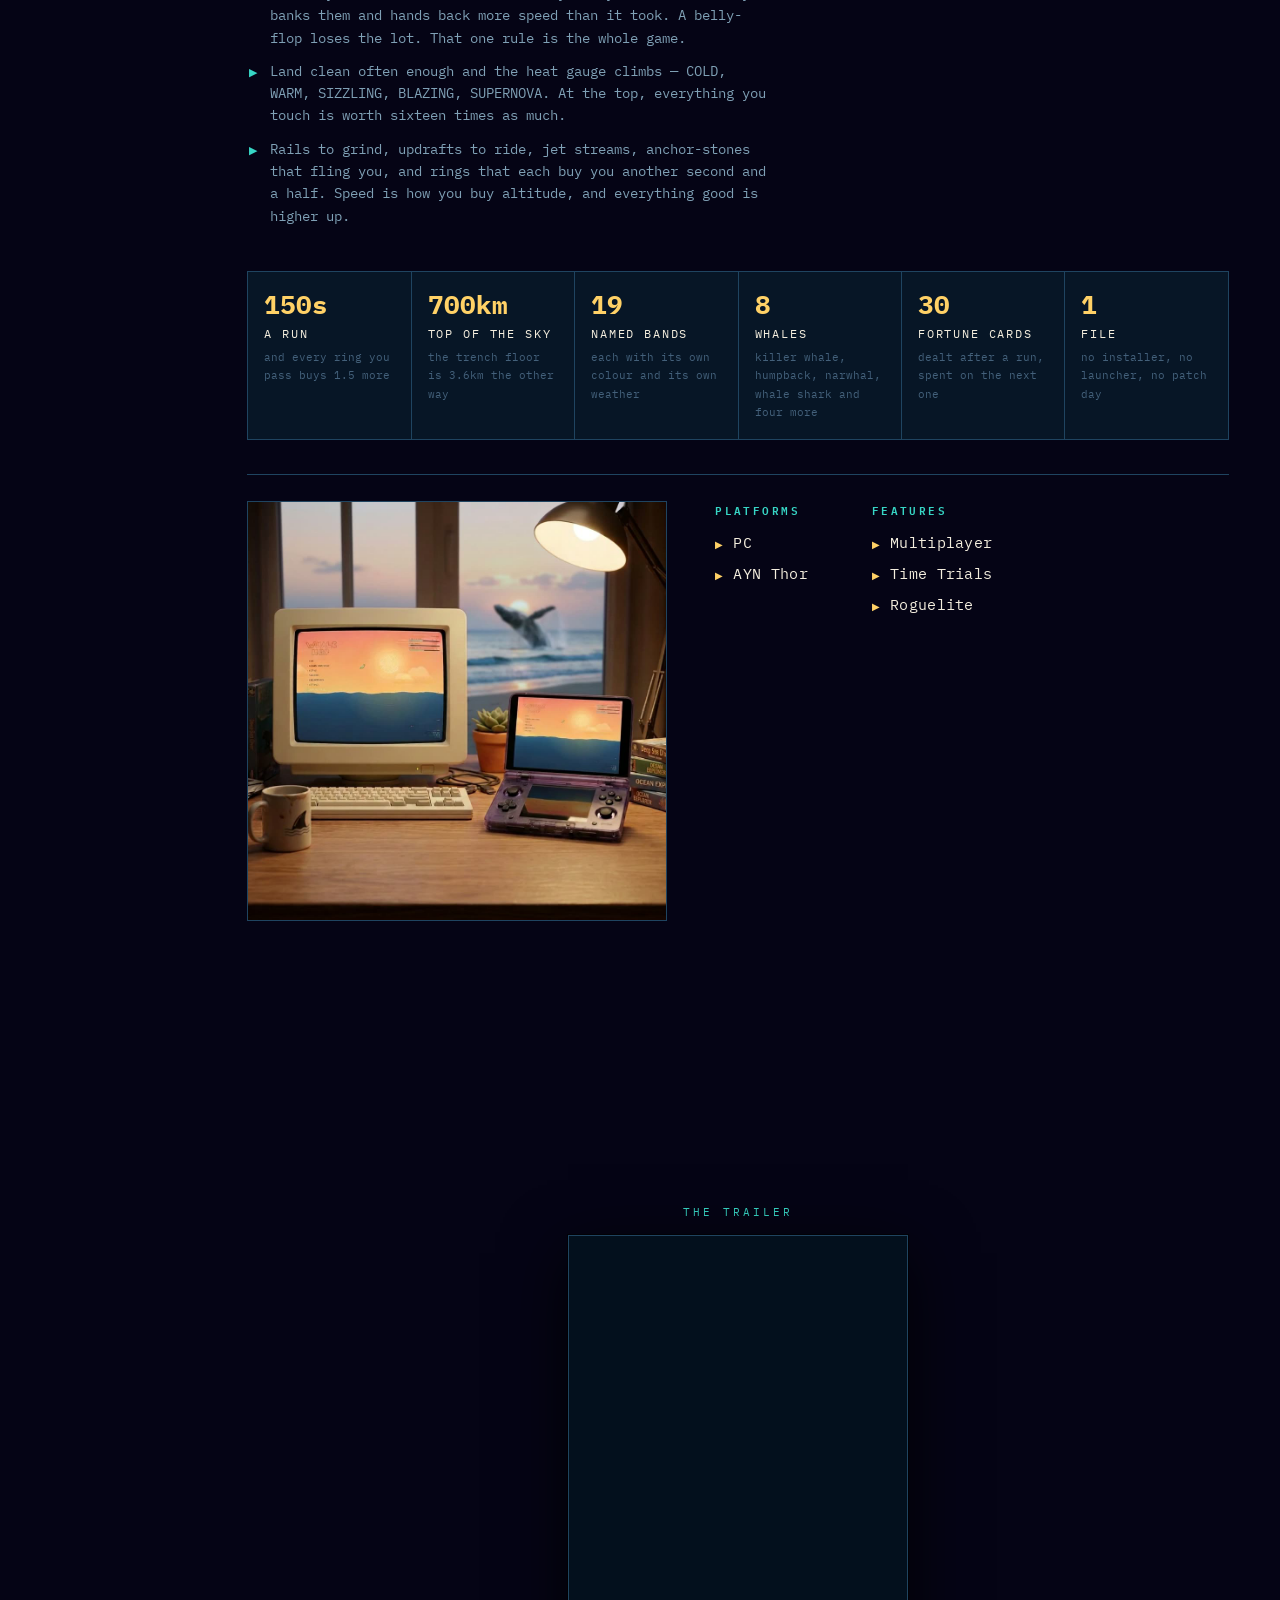
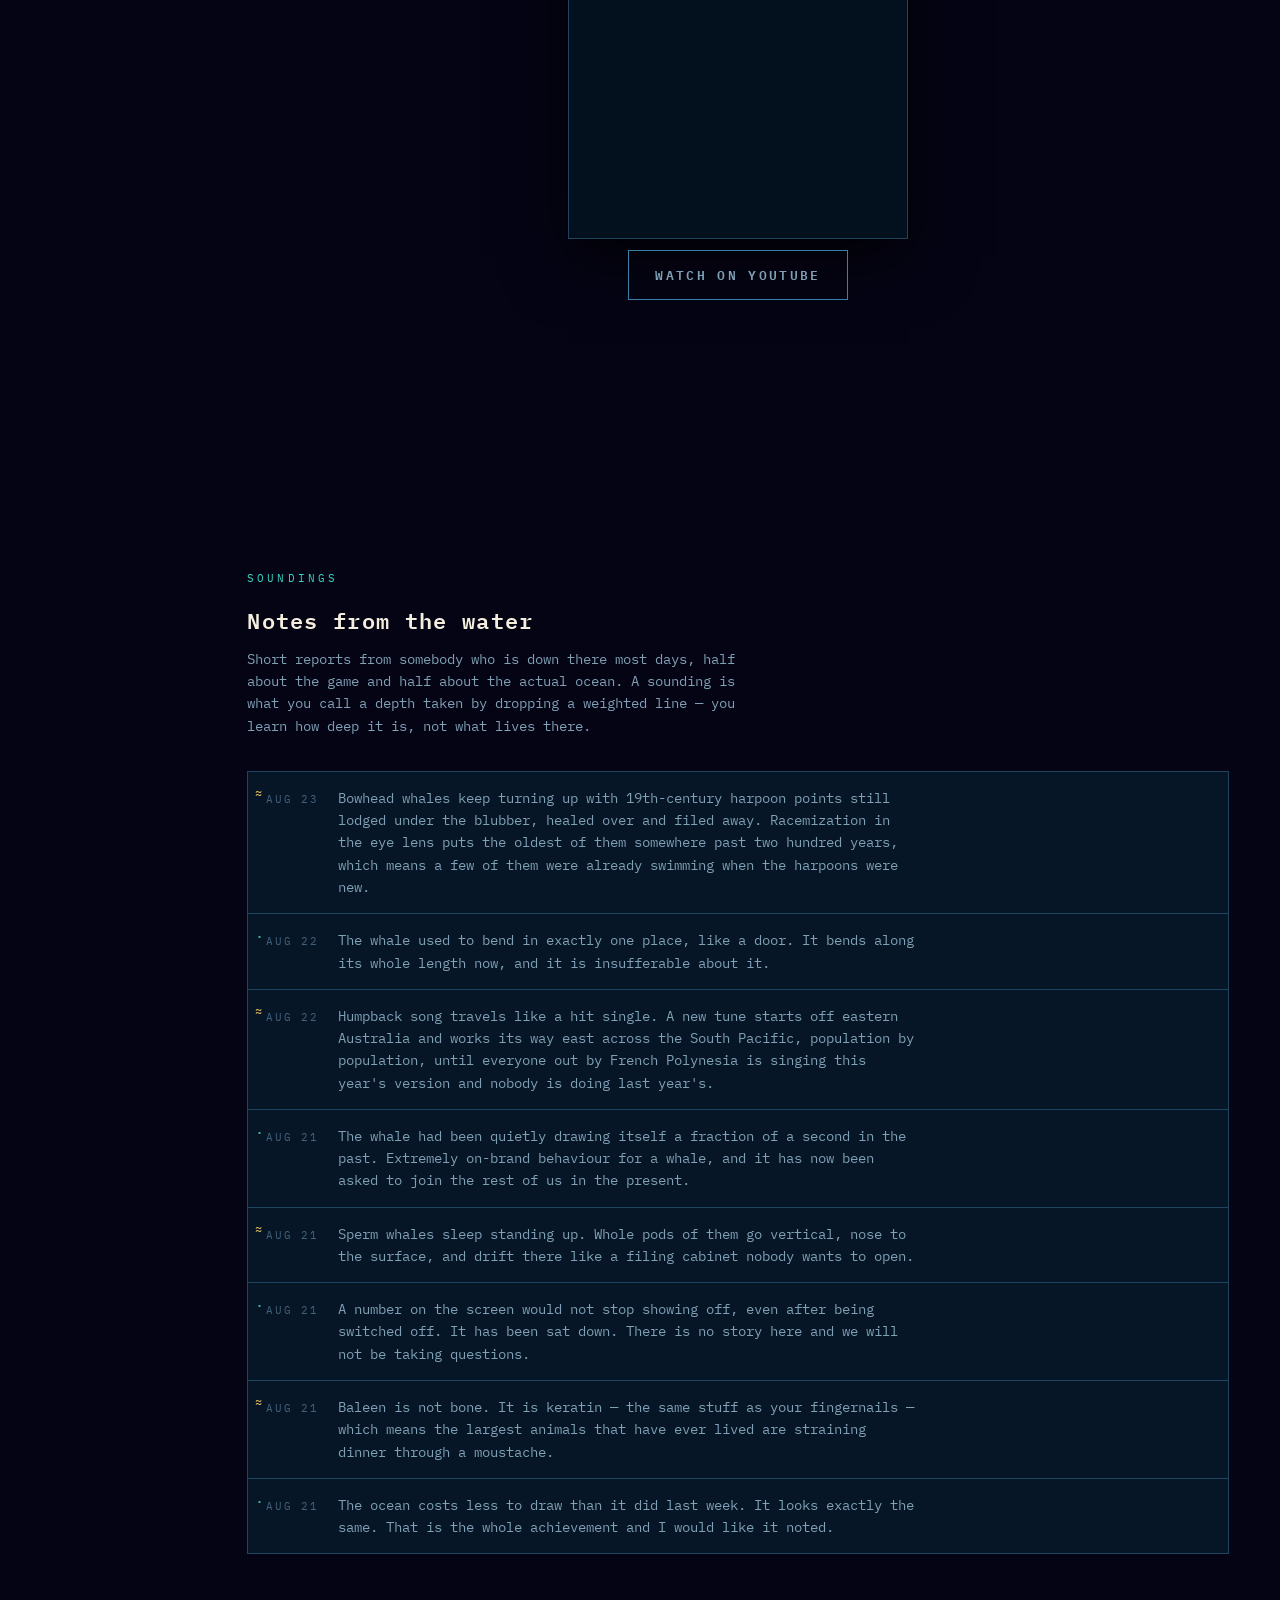
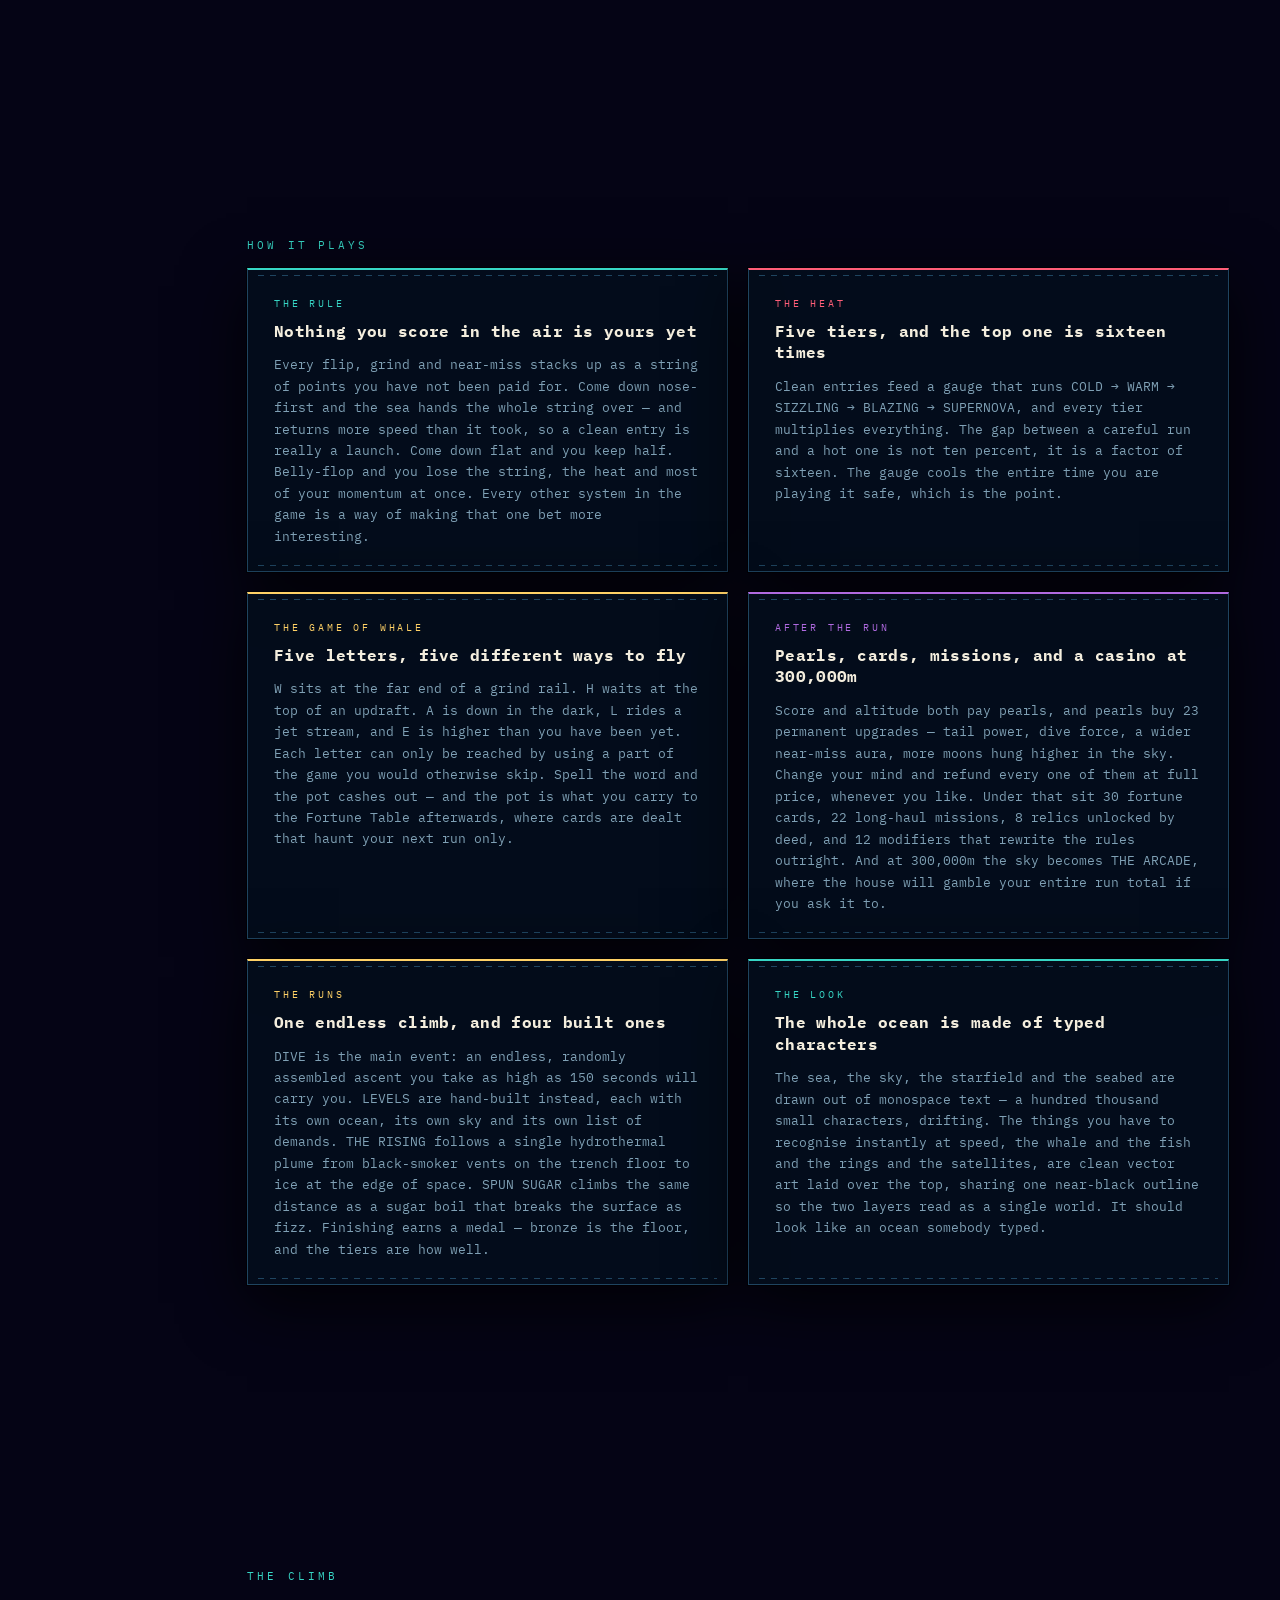
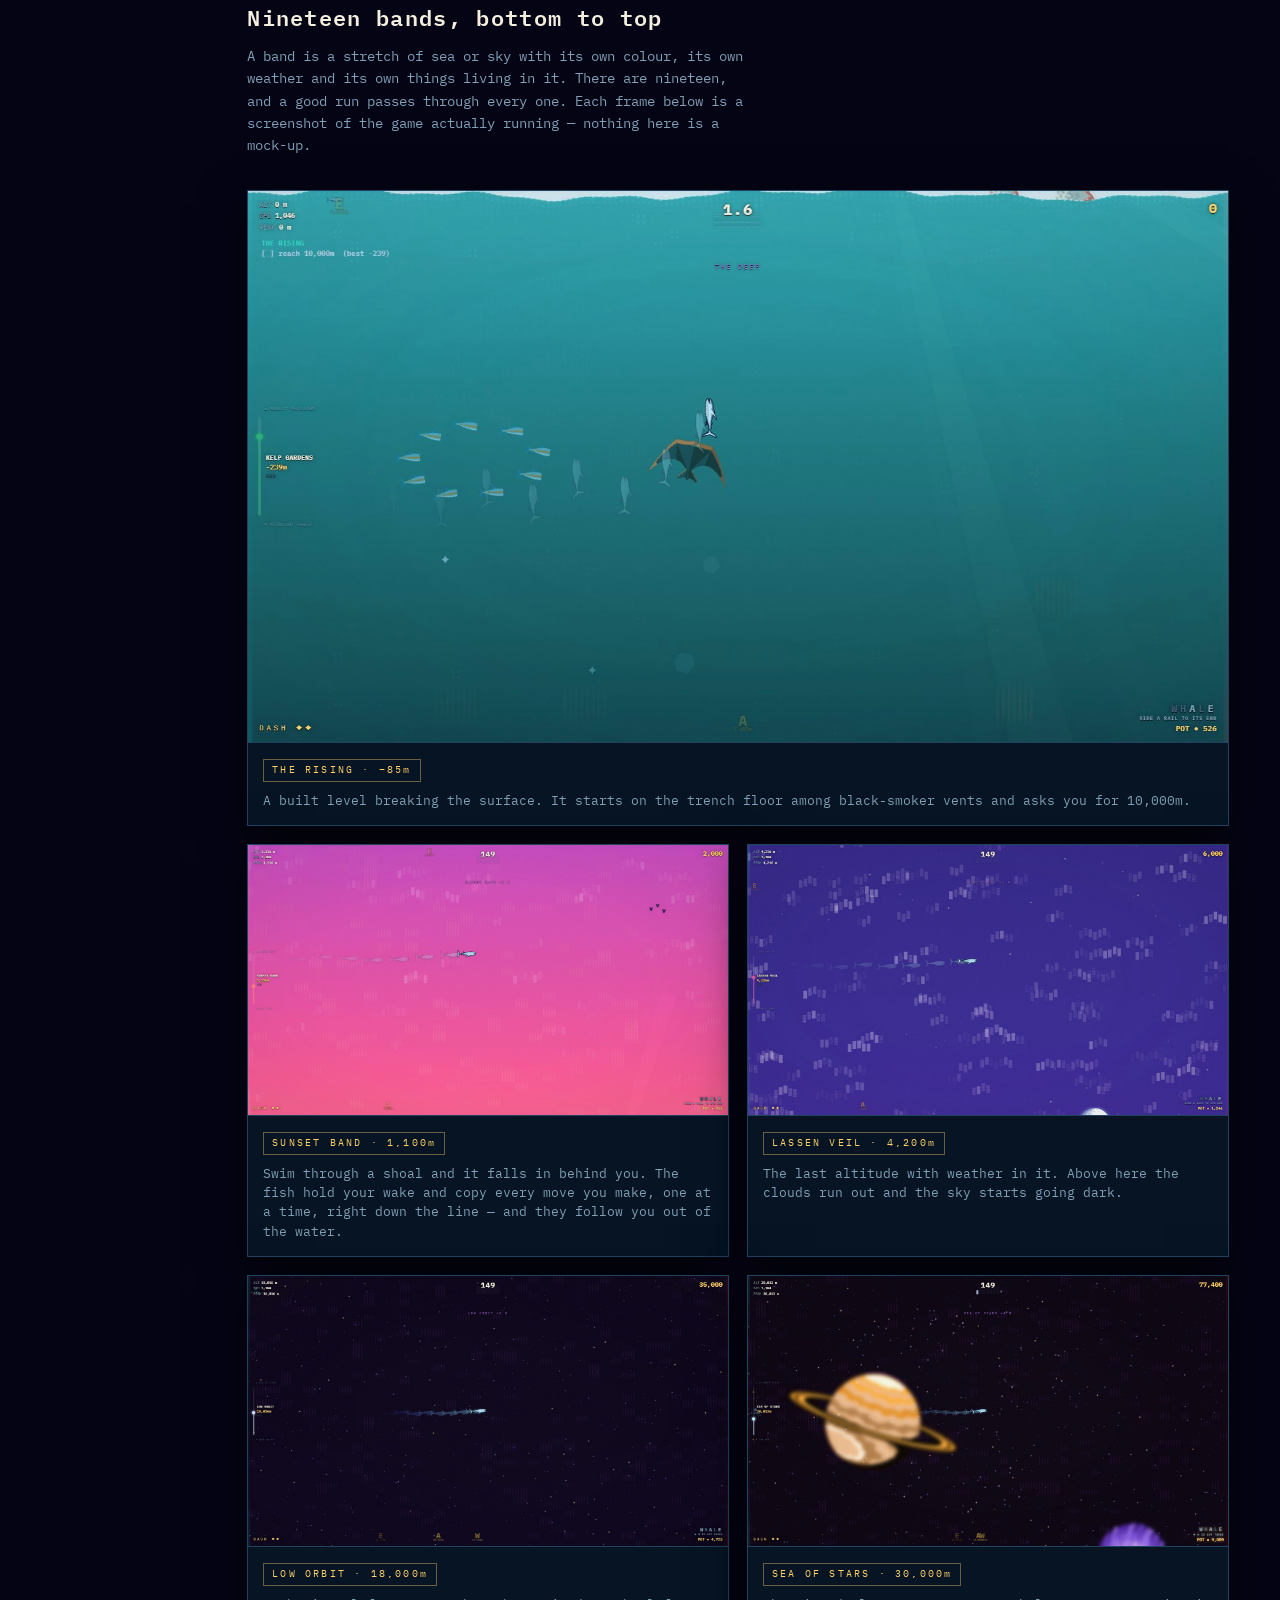
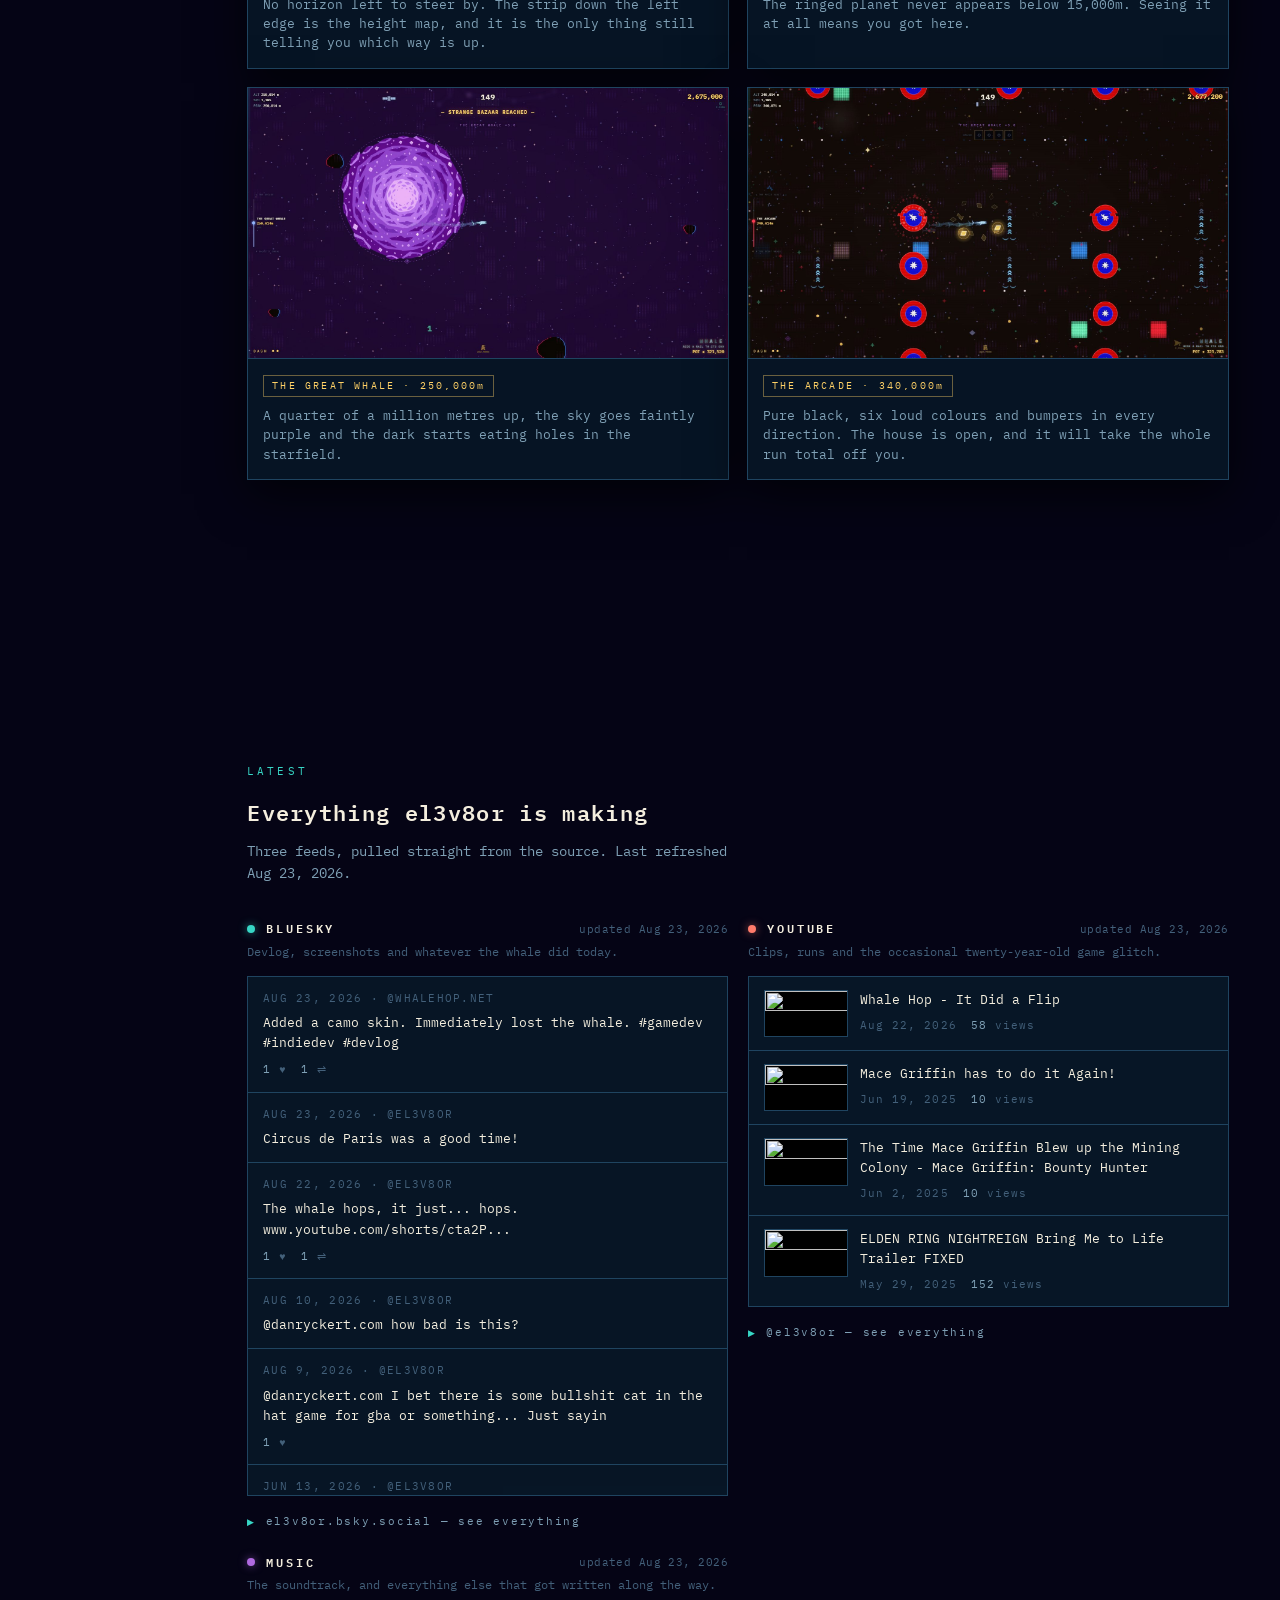
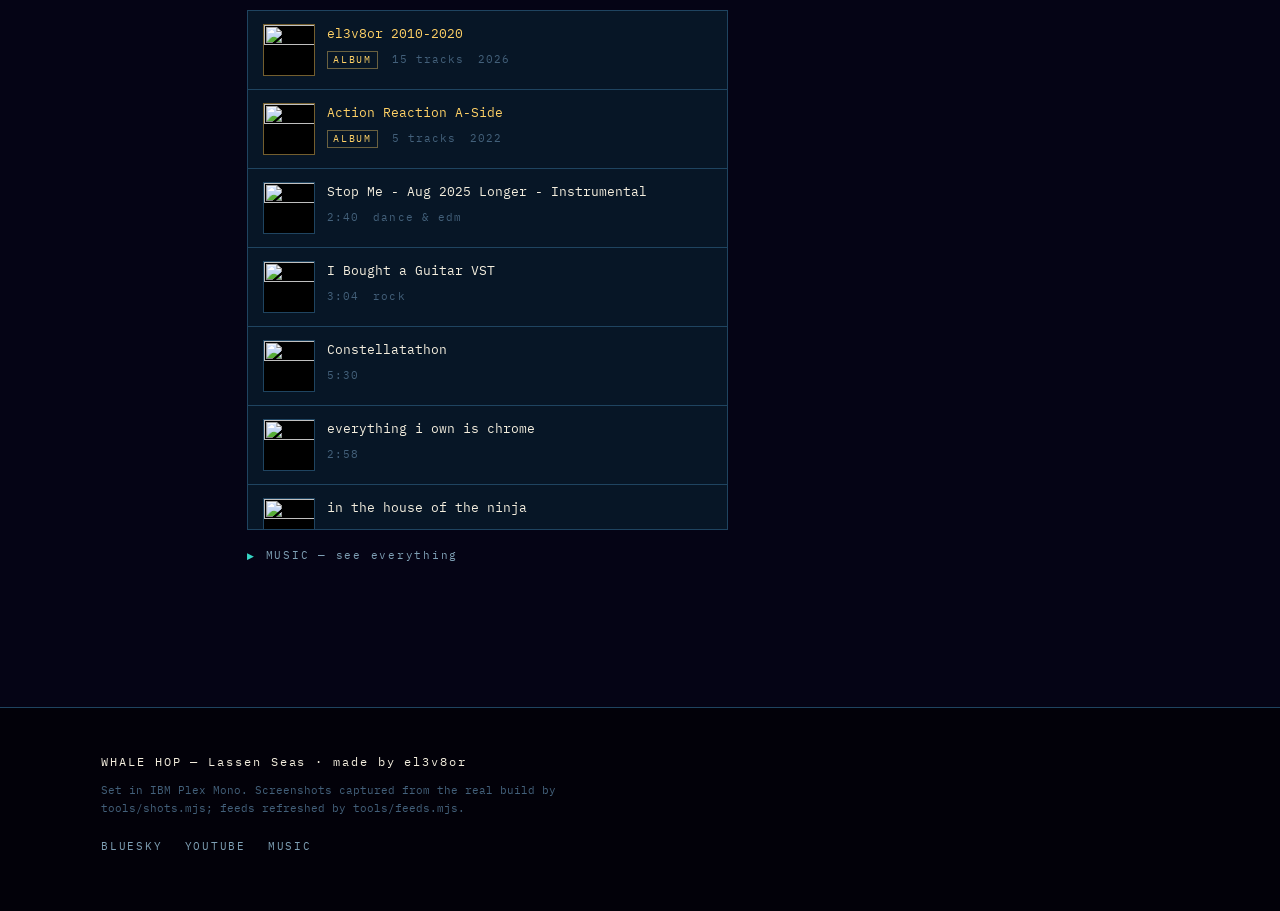
==== commit dc0f4825: "The tab wears the whale head The favicon is the Bluesky avatar's art, so the tab and the account rea" ====
--- a/index.html
+++ b/index.html
@@ -24,7 +24,13 @@
 <meta property="og:image:height" content="628">
 <meta name="twitter:card" content="summary_large_image">
 
-<link rel="icon" href="data:image/svg+xml,%3Csvg xmlns='http://www.w3.org/2000/svg' viewBox='0 0 32 32'%3E%3Crect width='32' height='32' fill='%23050415'/%3E%3Ctext x='16' y='23' font-size='20' text-anchor='middle' fill='%23ffd166' font-family='monospace'%3E%E2%89%88%3C/text%3E%3C/svg%3E">
+<!-- The whale head, same art as the Bluesky avatar, so the tab and the account read as one
+     thing. favicon.ico sits at the ROOT because browsers and crawlers request /favicon.ico
+     unprompted; the PNGs carry the sizes browsers actually pick from. -->
+<link rel="icon" href="/favicon.ico" sizes="16x16 32x32">
+<link rel="icon" type="image/png" sizes="32x32" href="img/favicon-32.png">
+<link rel="icon" type="image/png" sizes="192x192" href="img/favicon-192.png">
+<link rel="apple-touch-icon" href="img/apple-touch-icon.png">
 
 <link rel="preconnect" href="https://fonts.googleapis.com">
 <link rel="preconnect" href="https://fonts.gstatic.com" crossorigin>
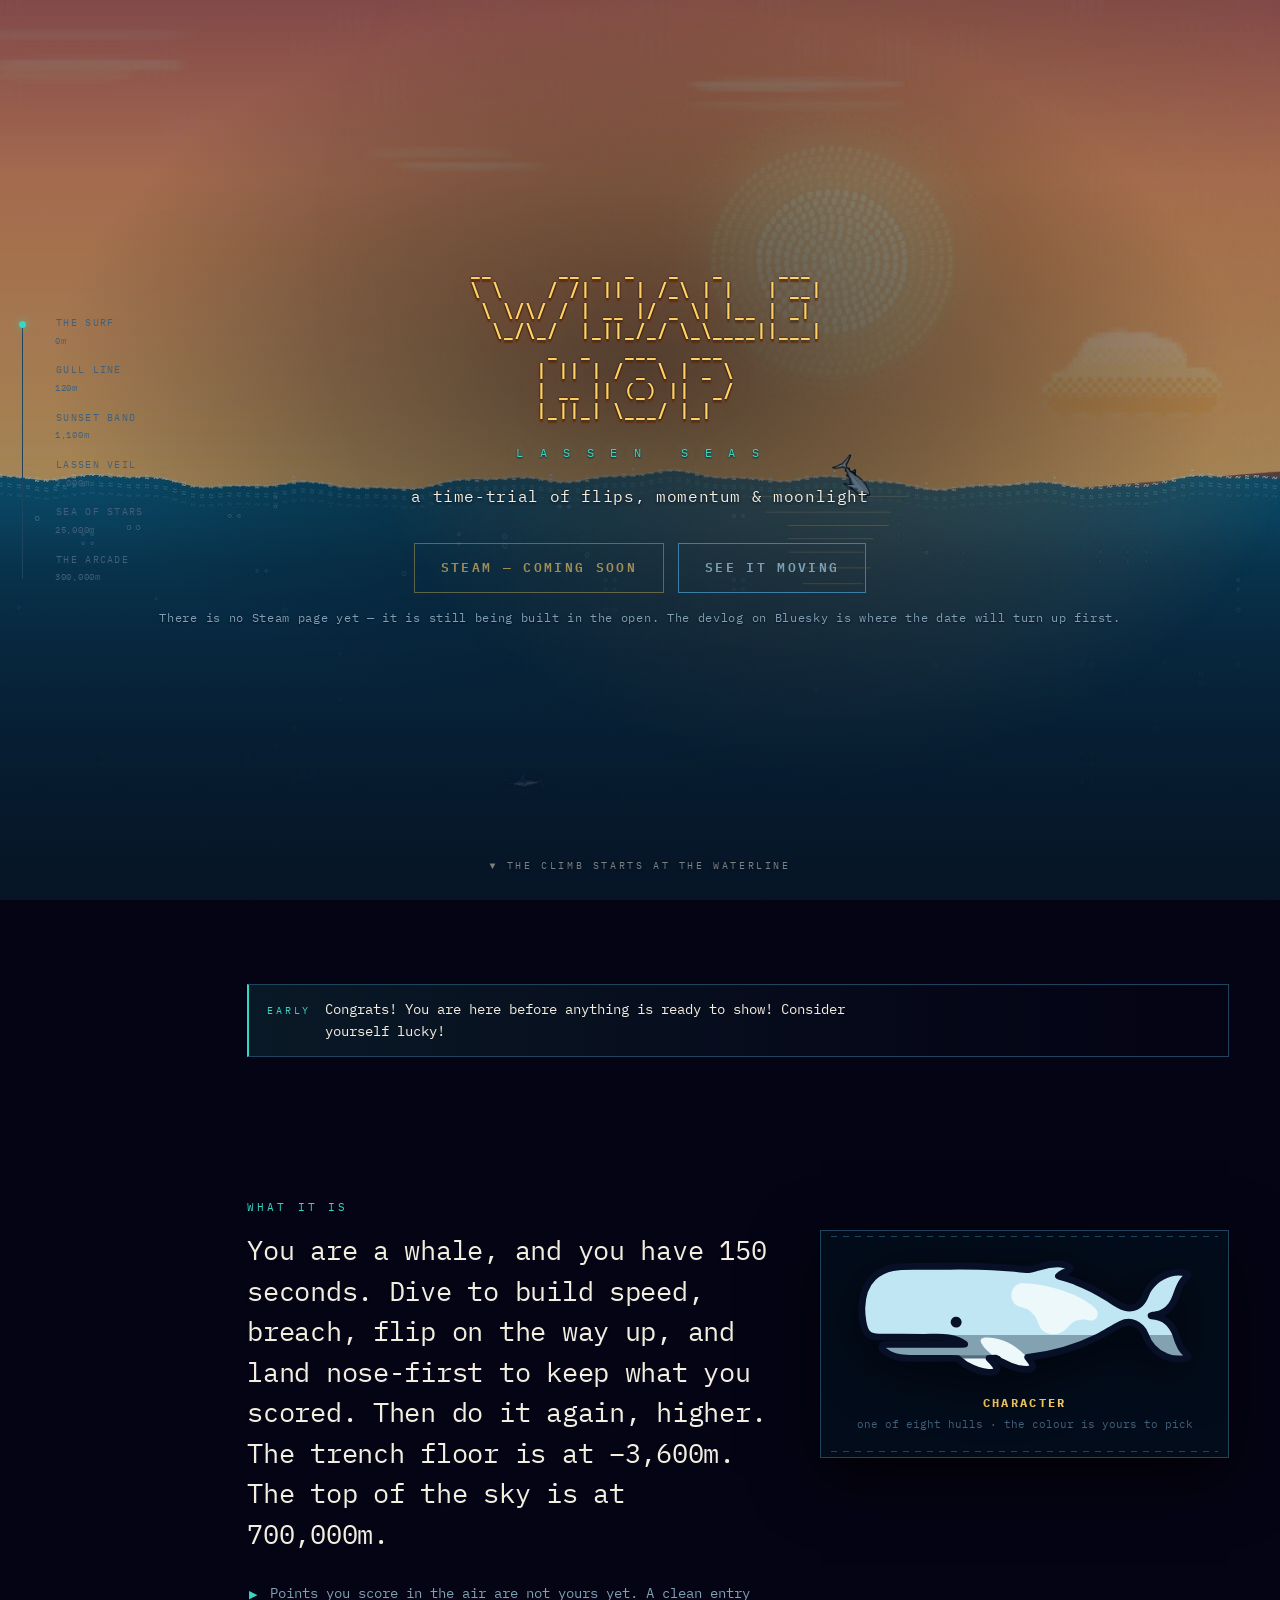
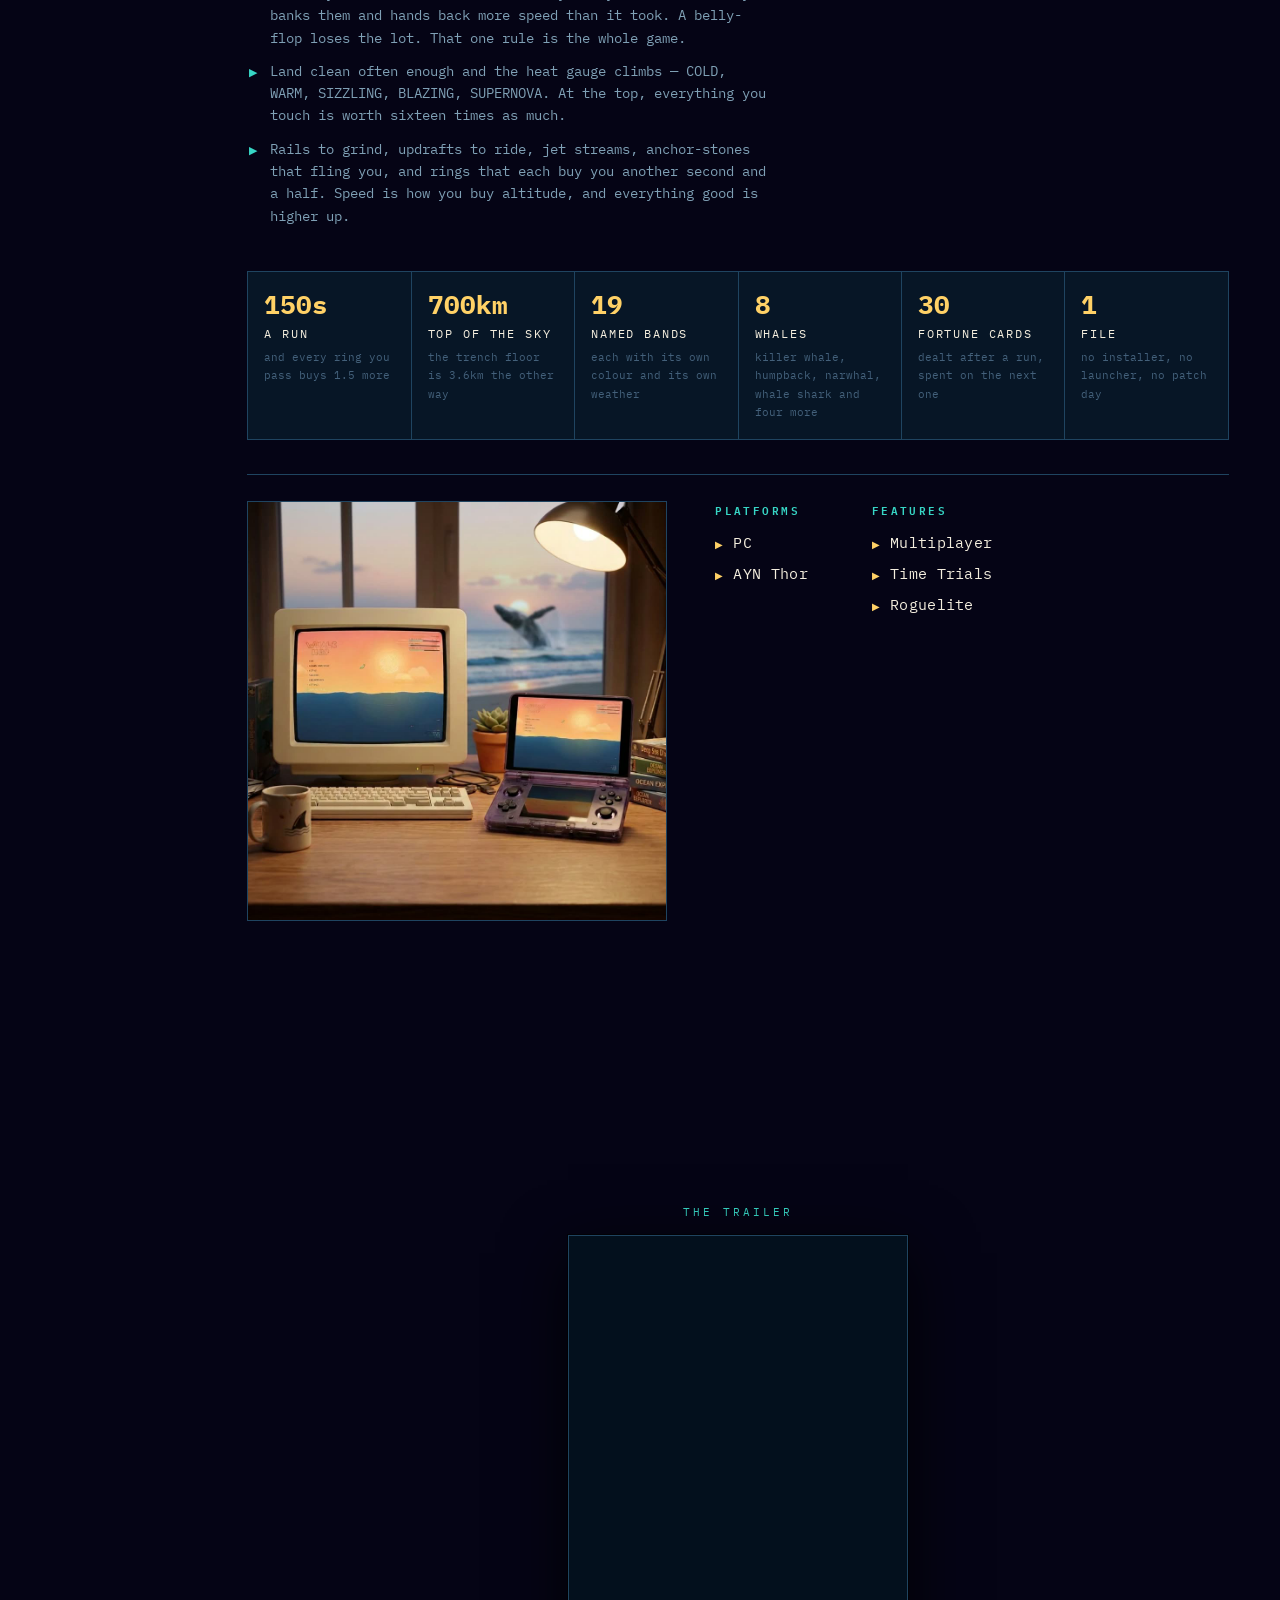
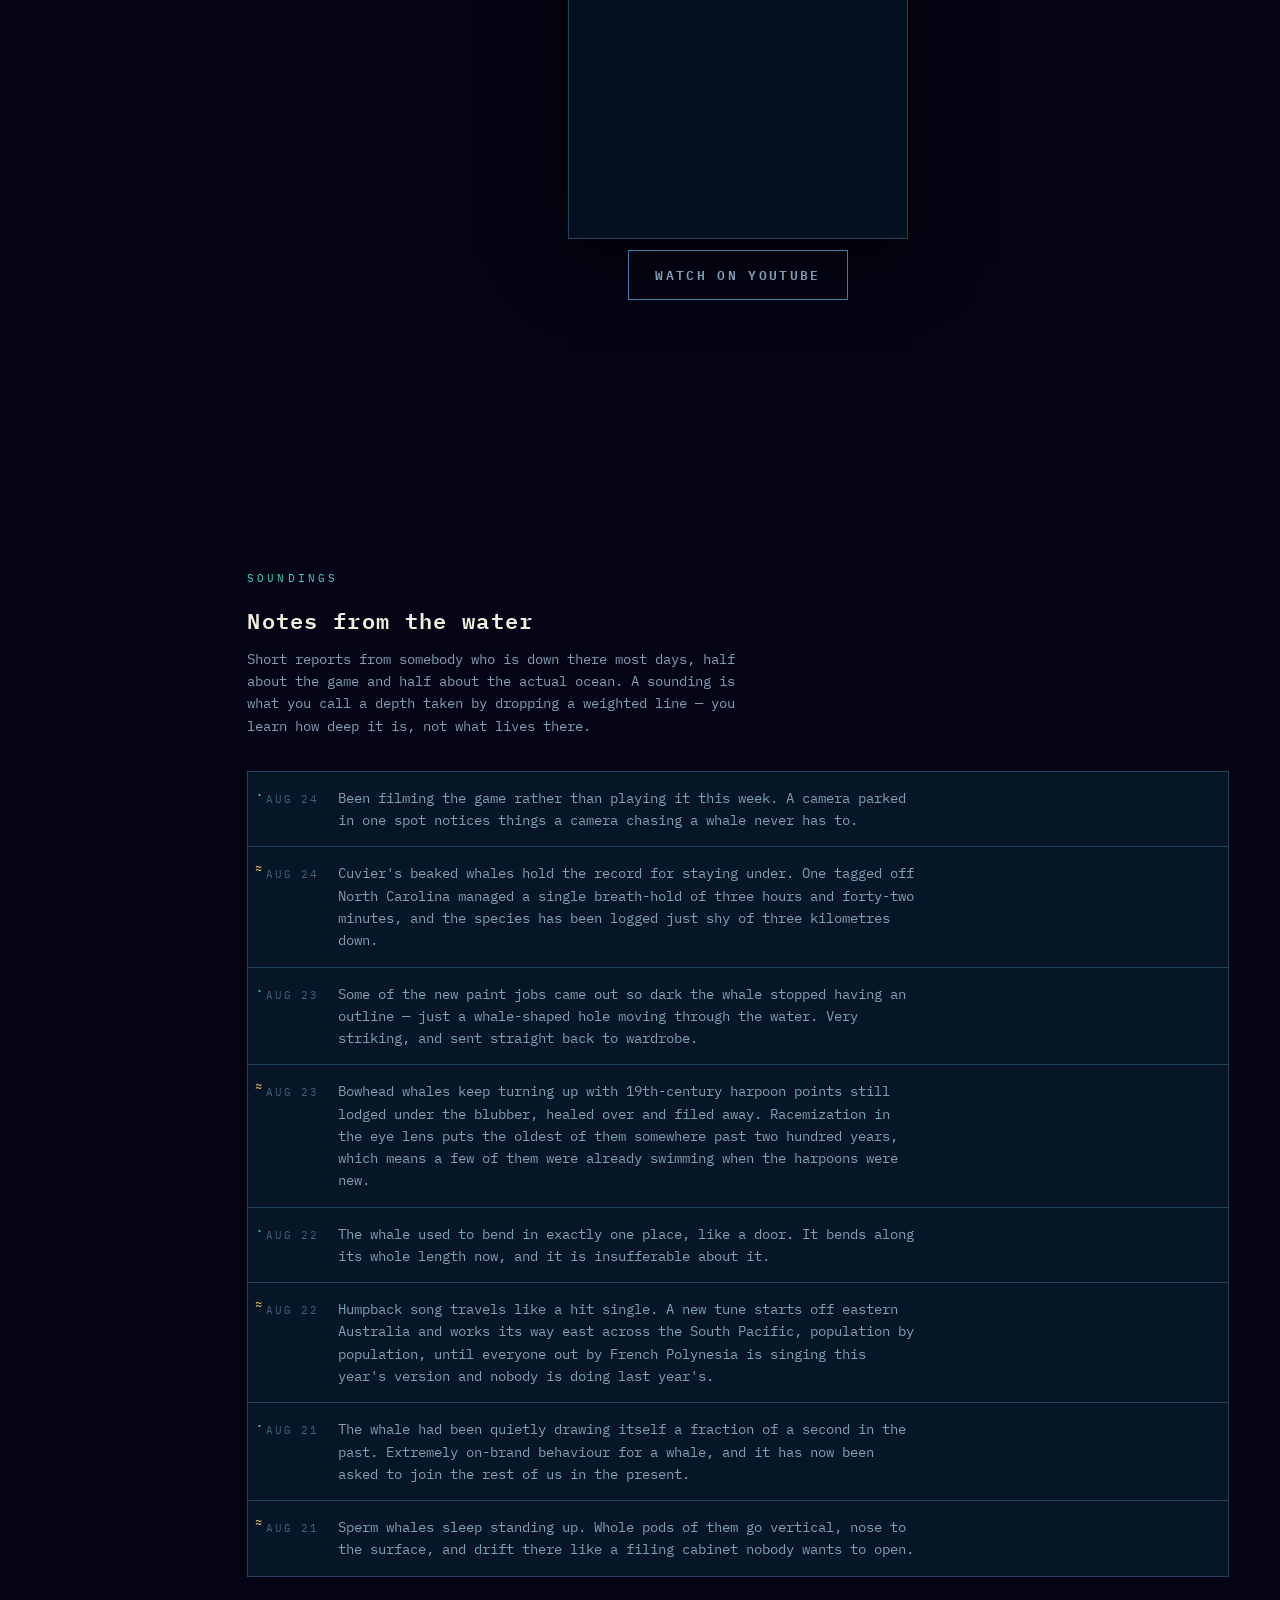
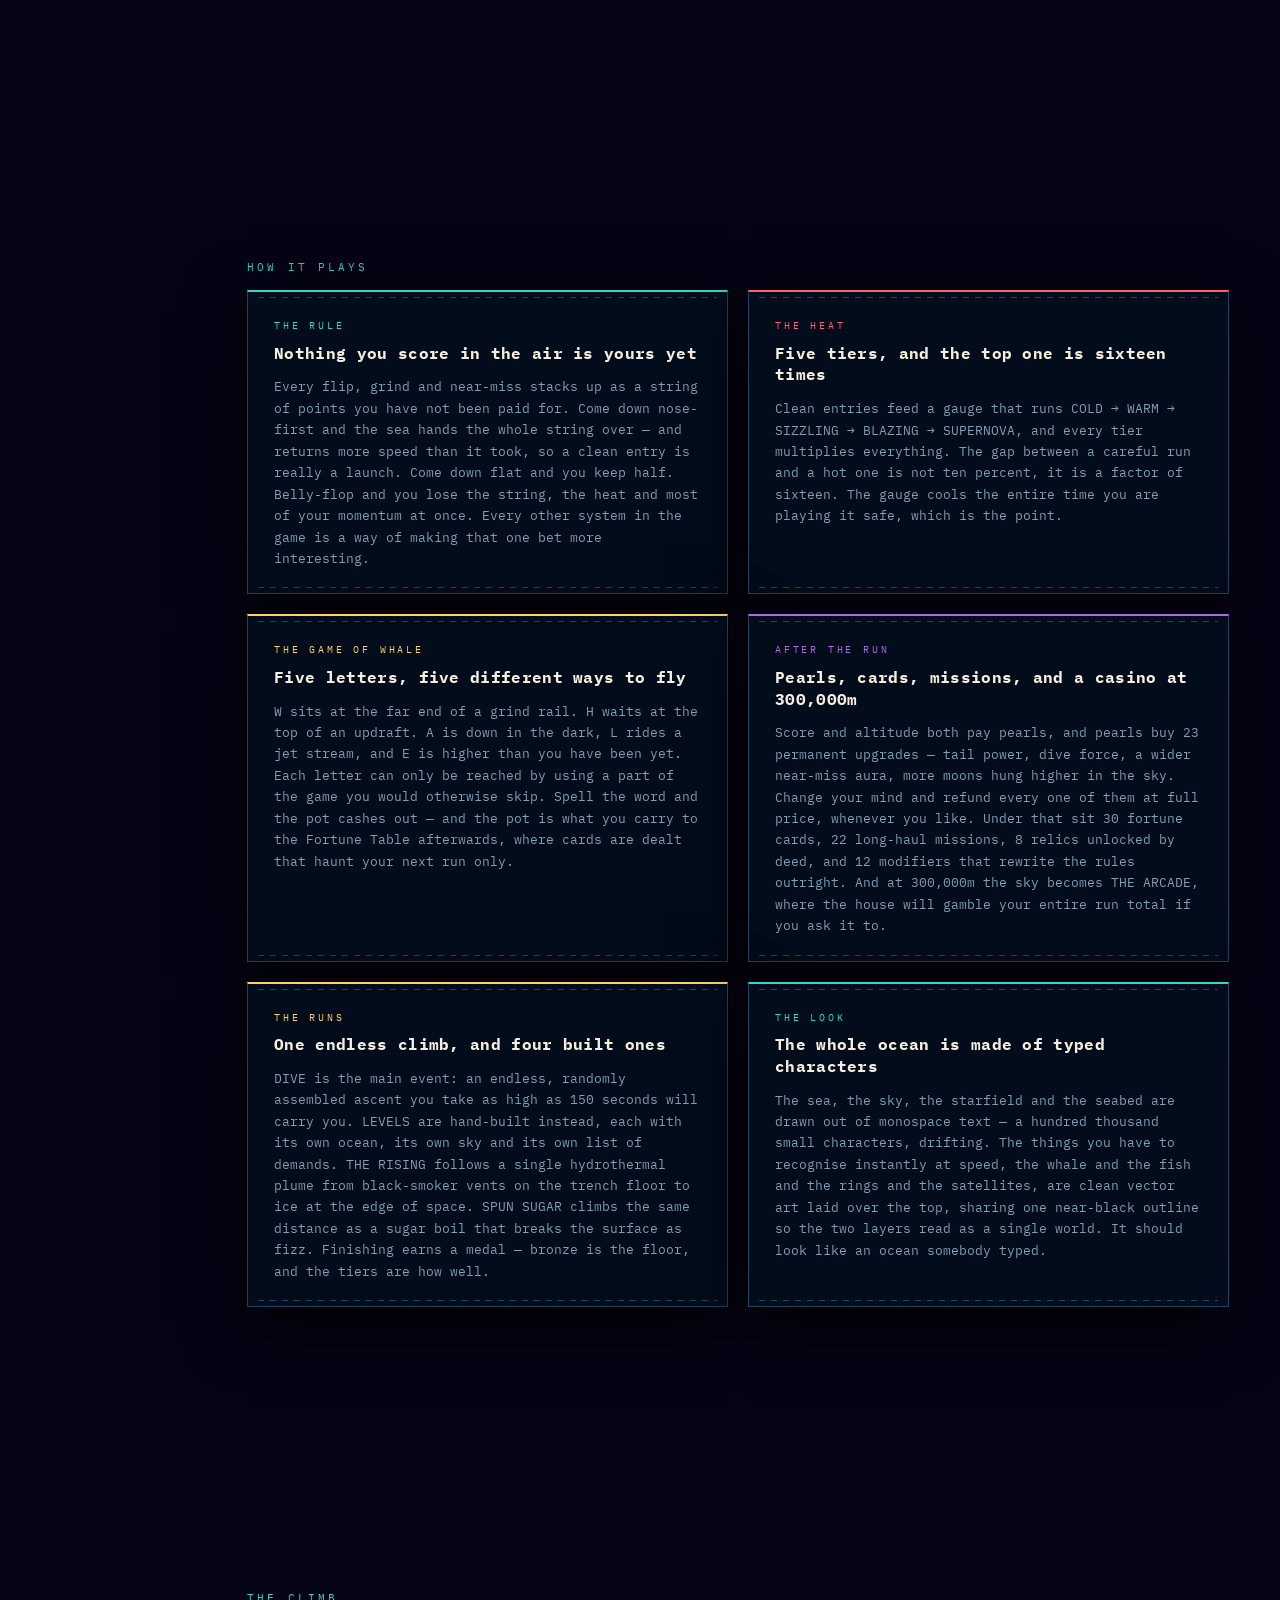
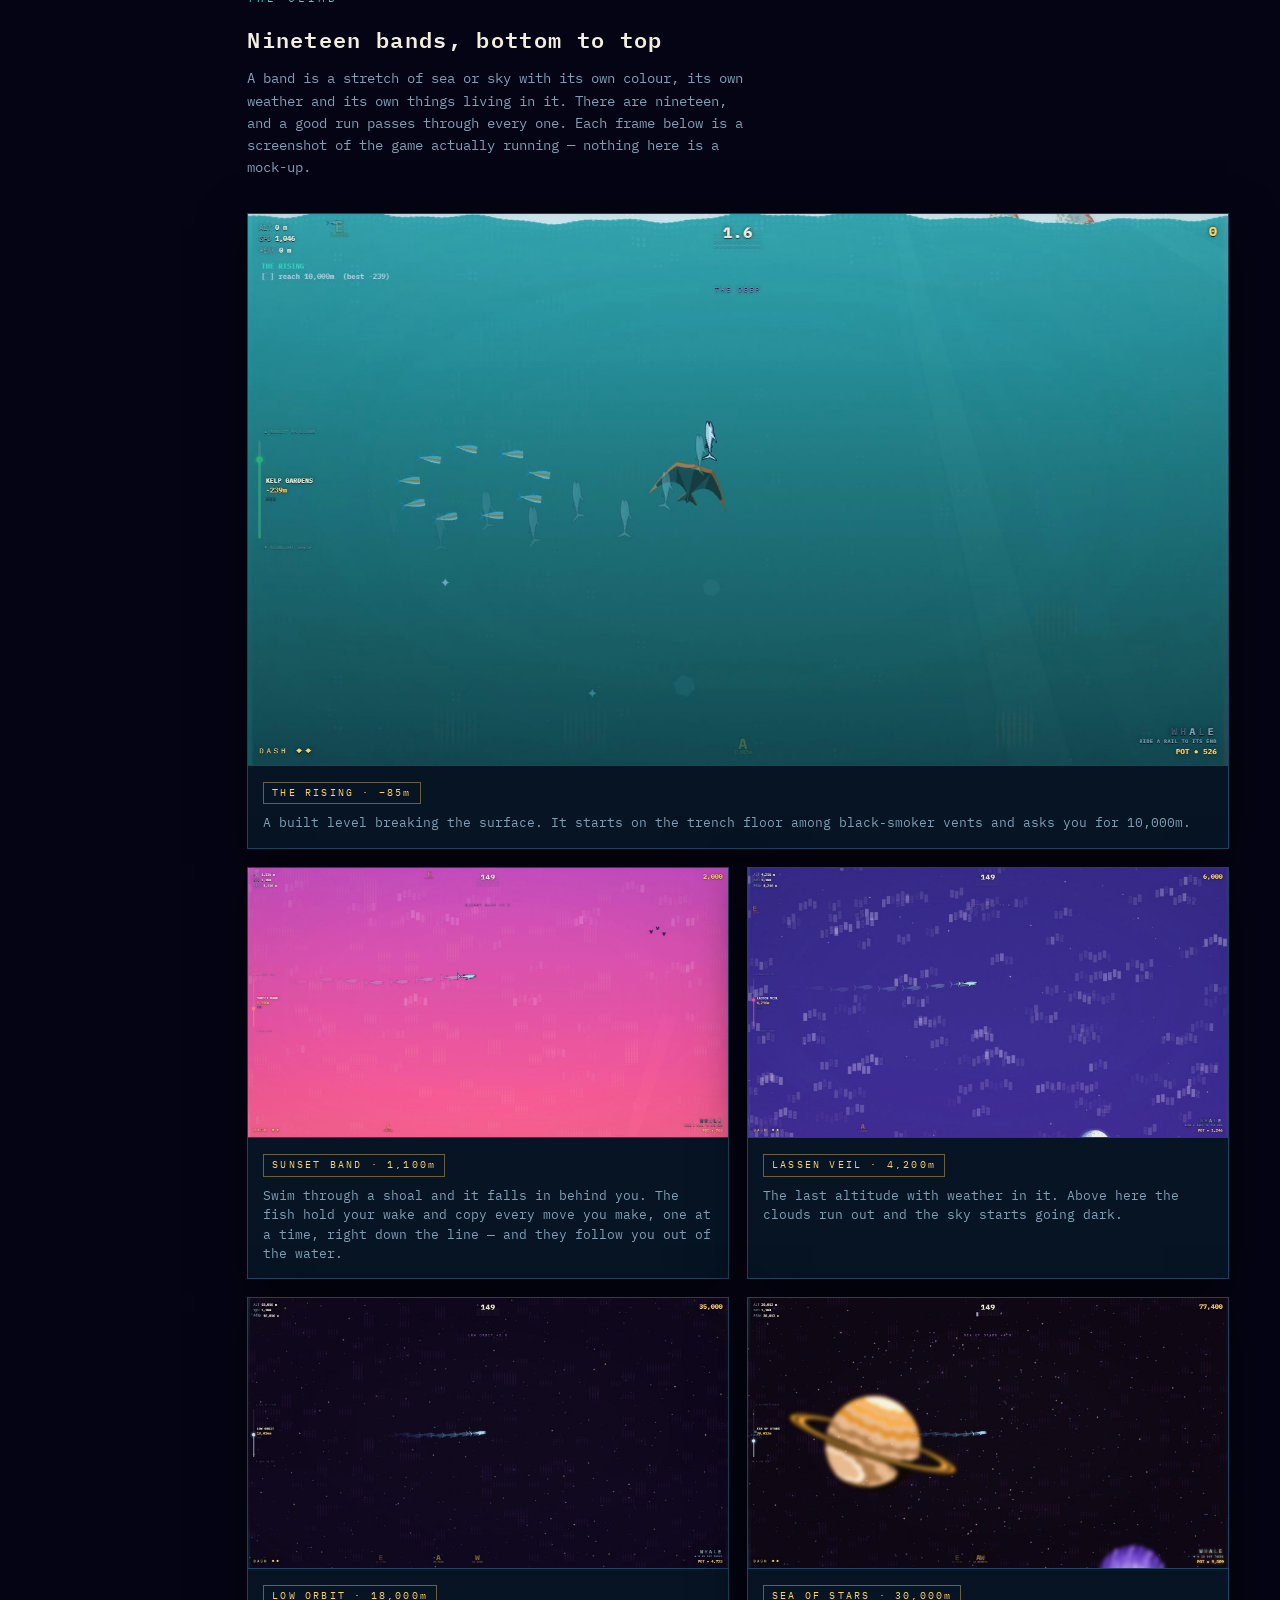
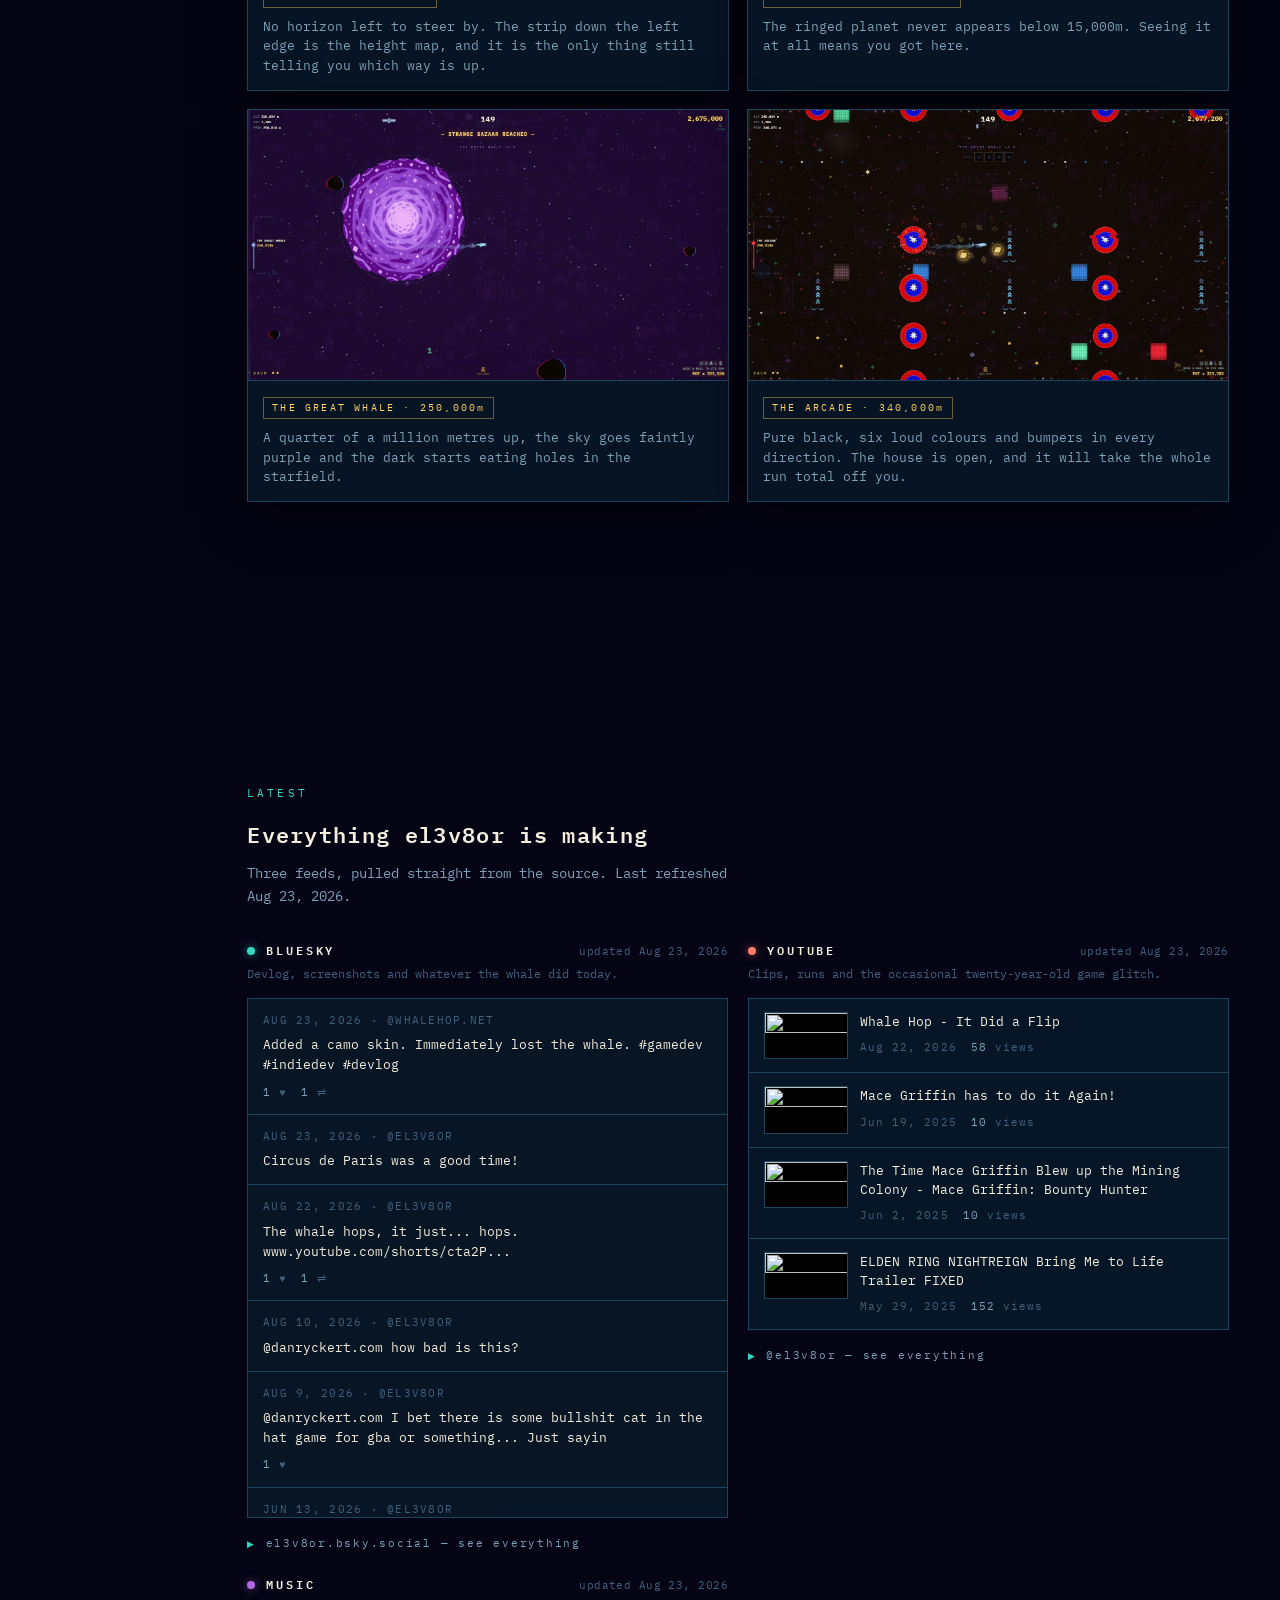
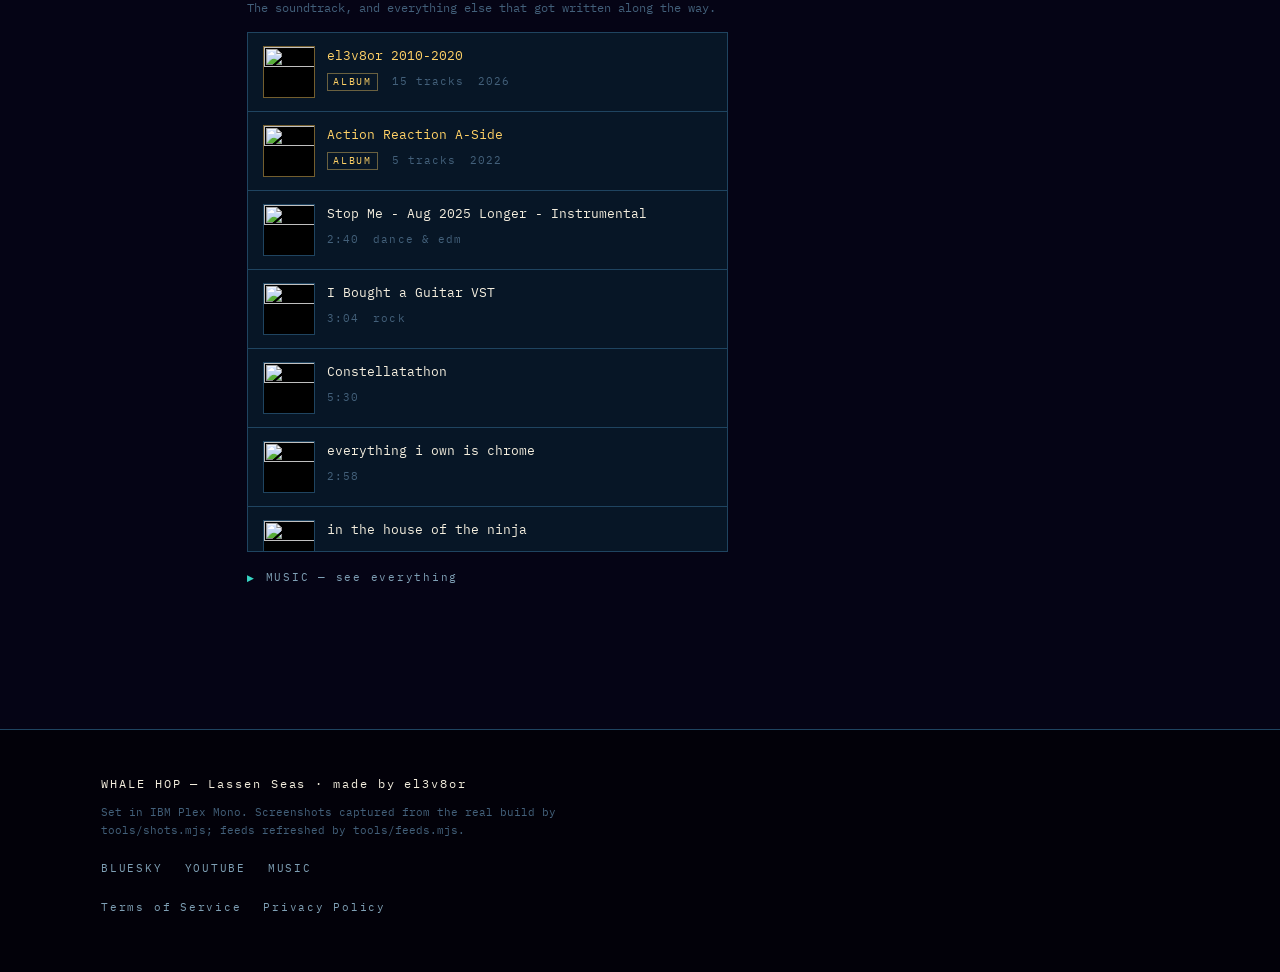
==== commit 3b34de44: "The footer links the terms and privacy pages it already had Static line, not content.json: legal lin" ====
--- a/index.html
+++ b/index.html
@@ -175,6 +175,7 @@
     <p class="foot-line" id="foot-line"></p>
     <p class="foot-col" id="foot-col"></p>
     <p class="foot-links" id="foot-links"></p>
+    <p class="foot-links"><a href="/terms.html">Terms of Service</a><a href="/privacy.html">Privacy Policy</a></p>
   </div>
 </footer>
 
